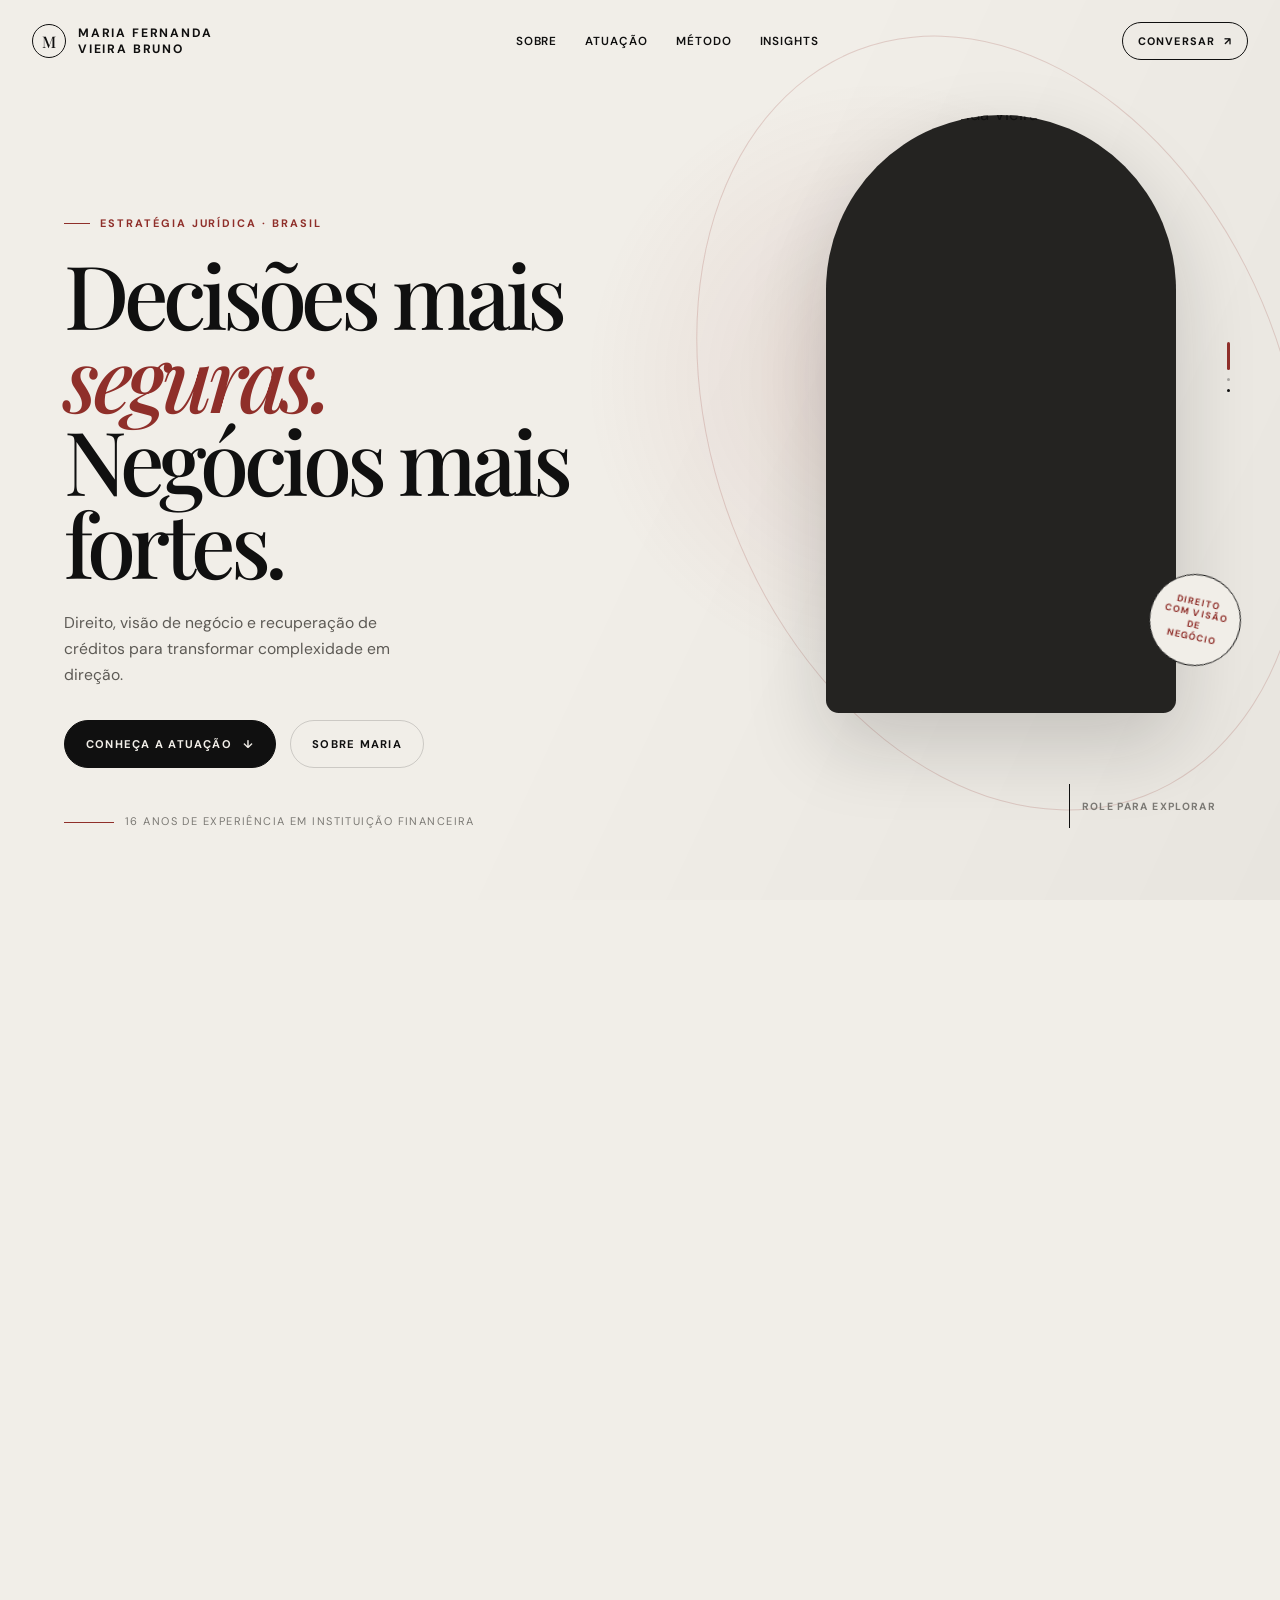
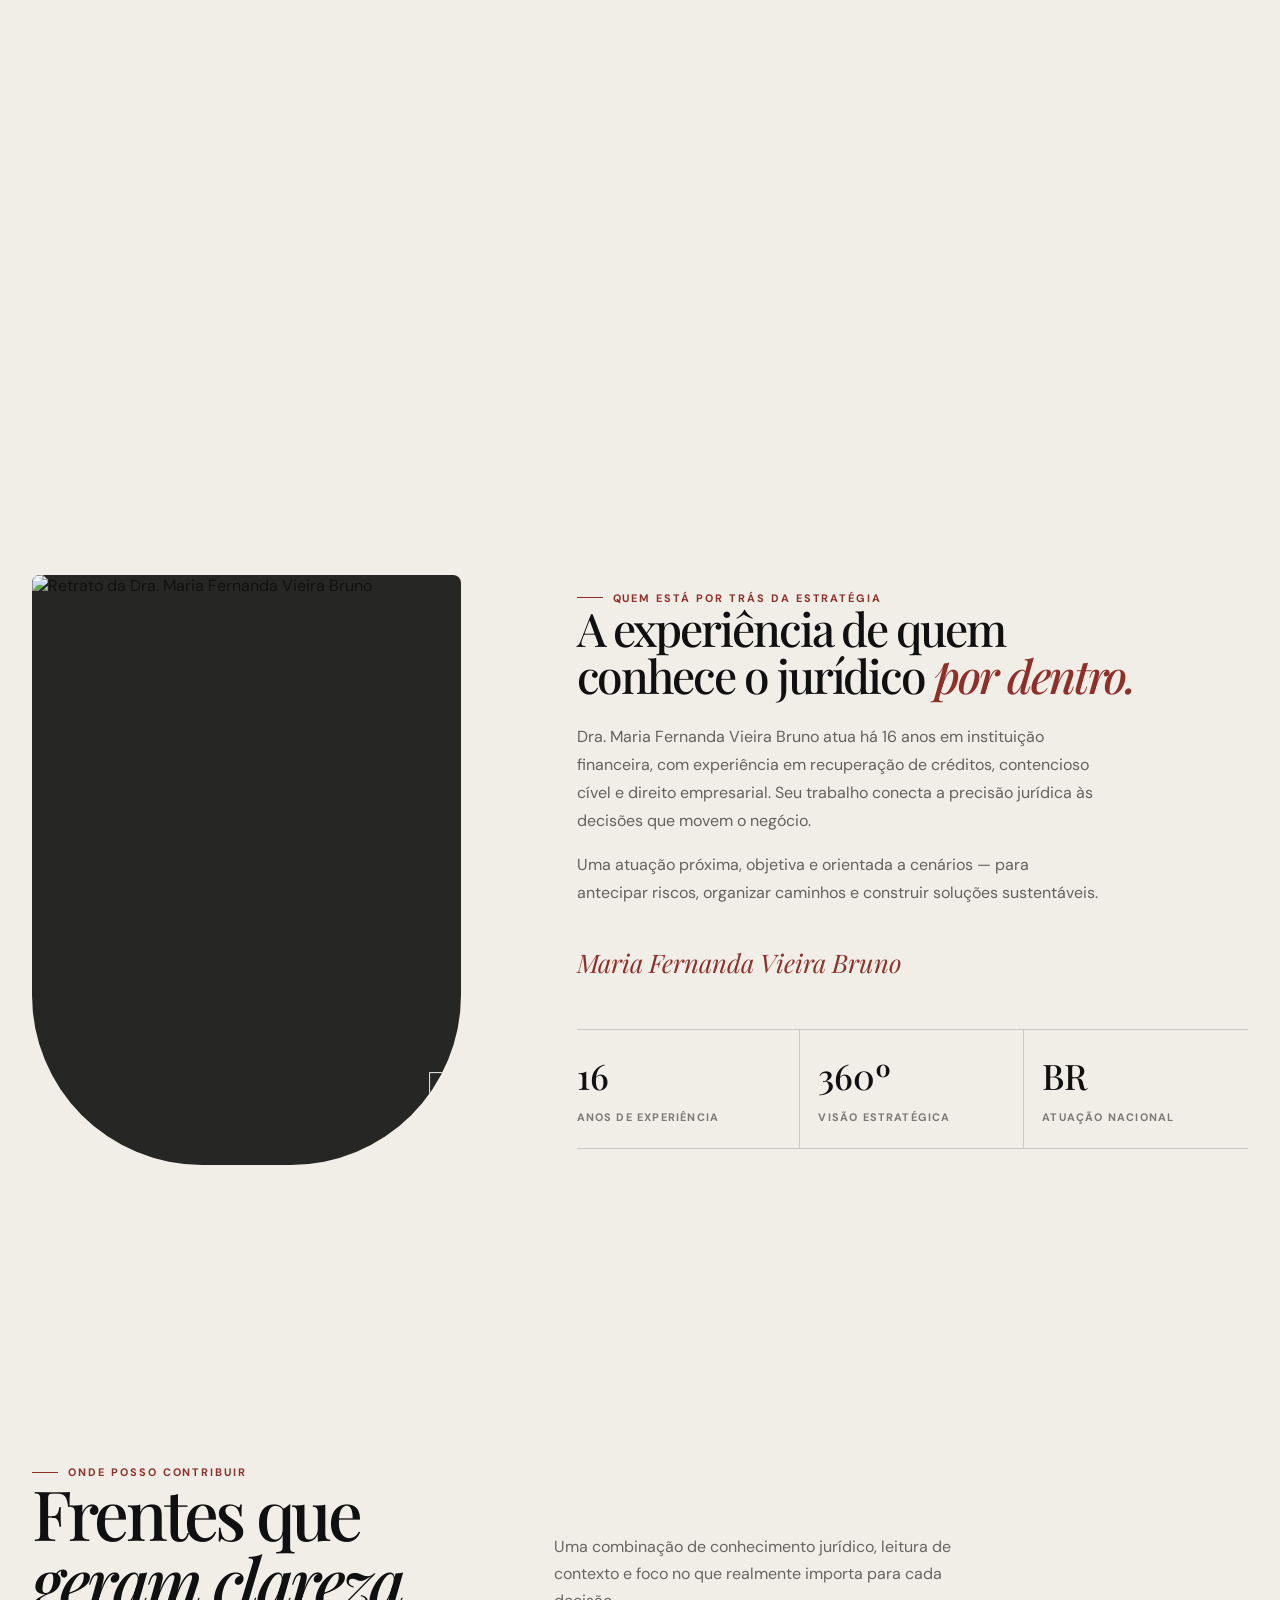
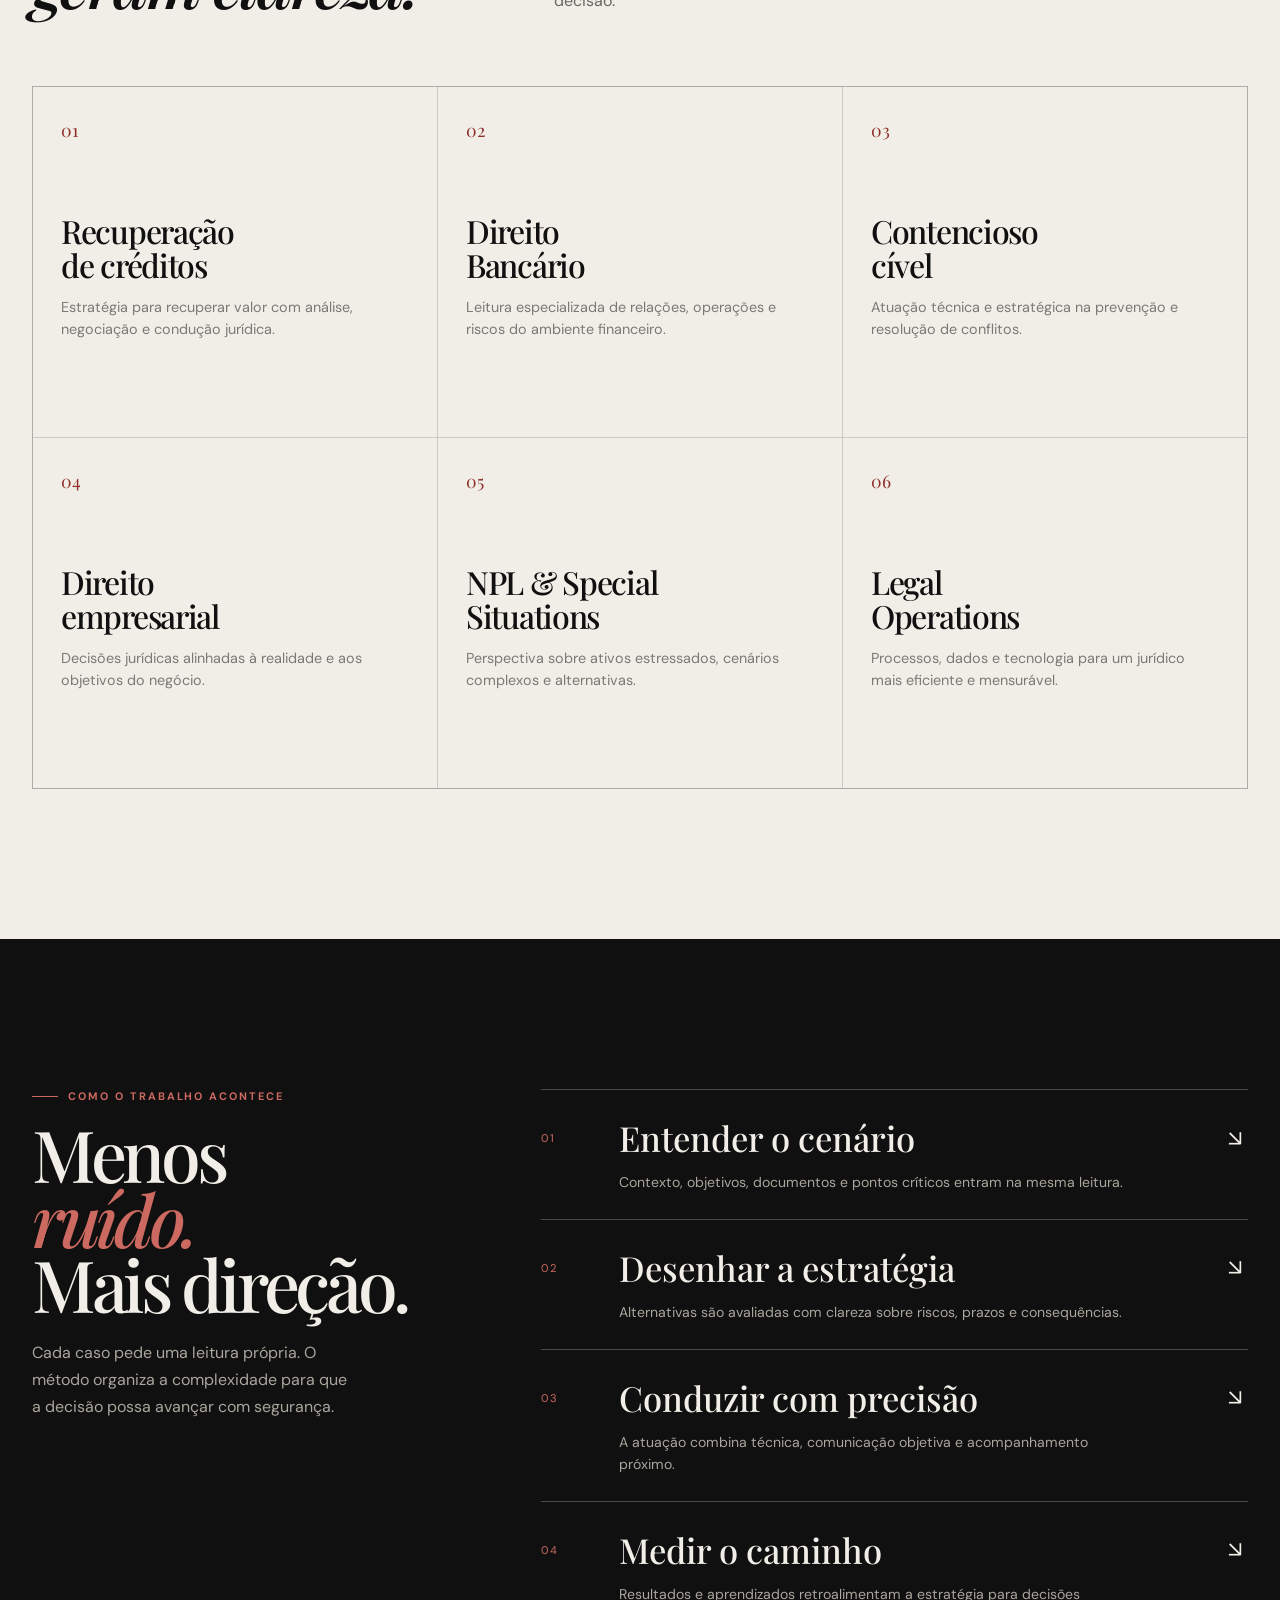
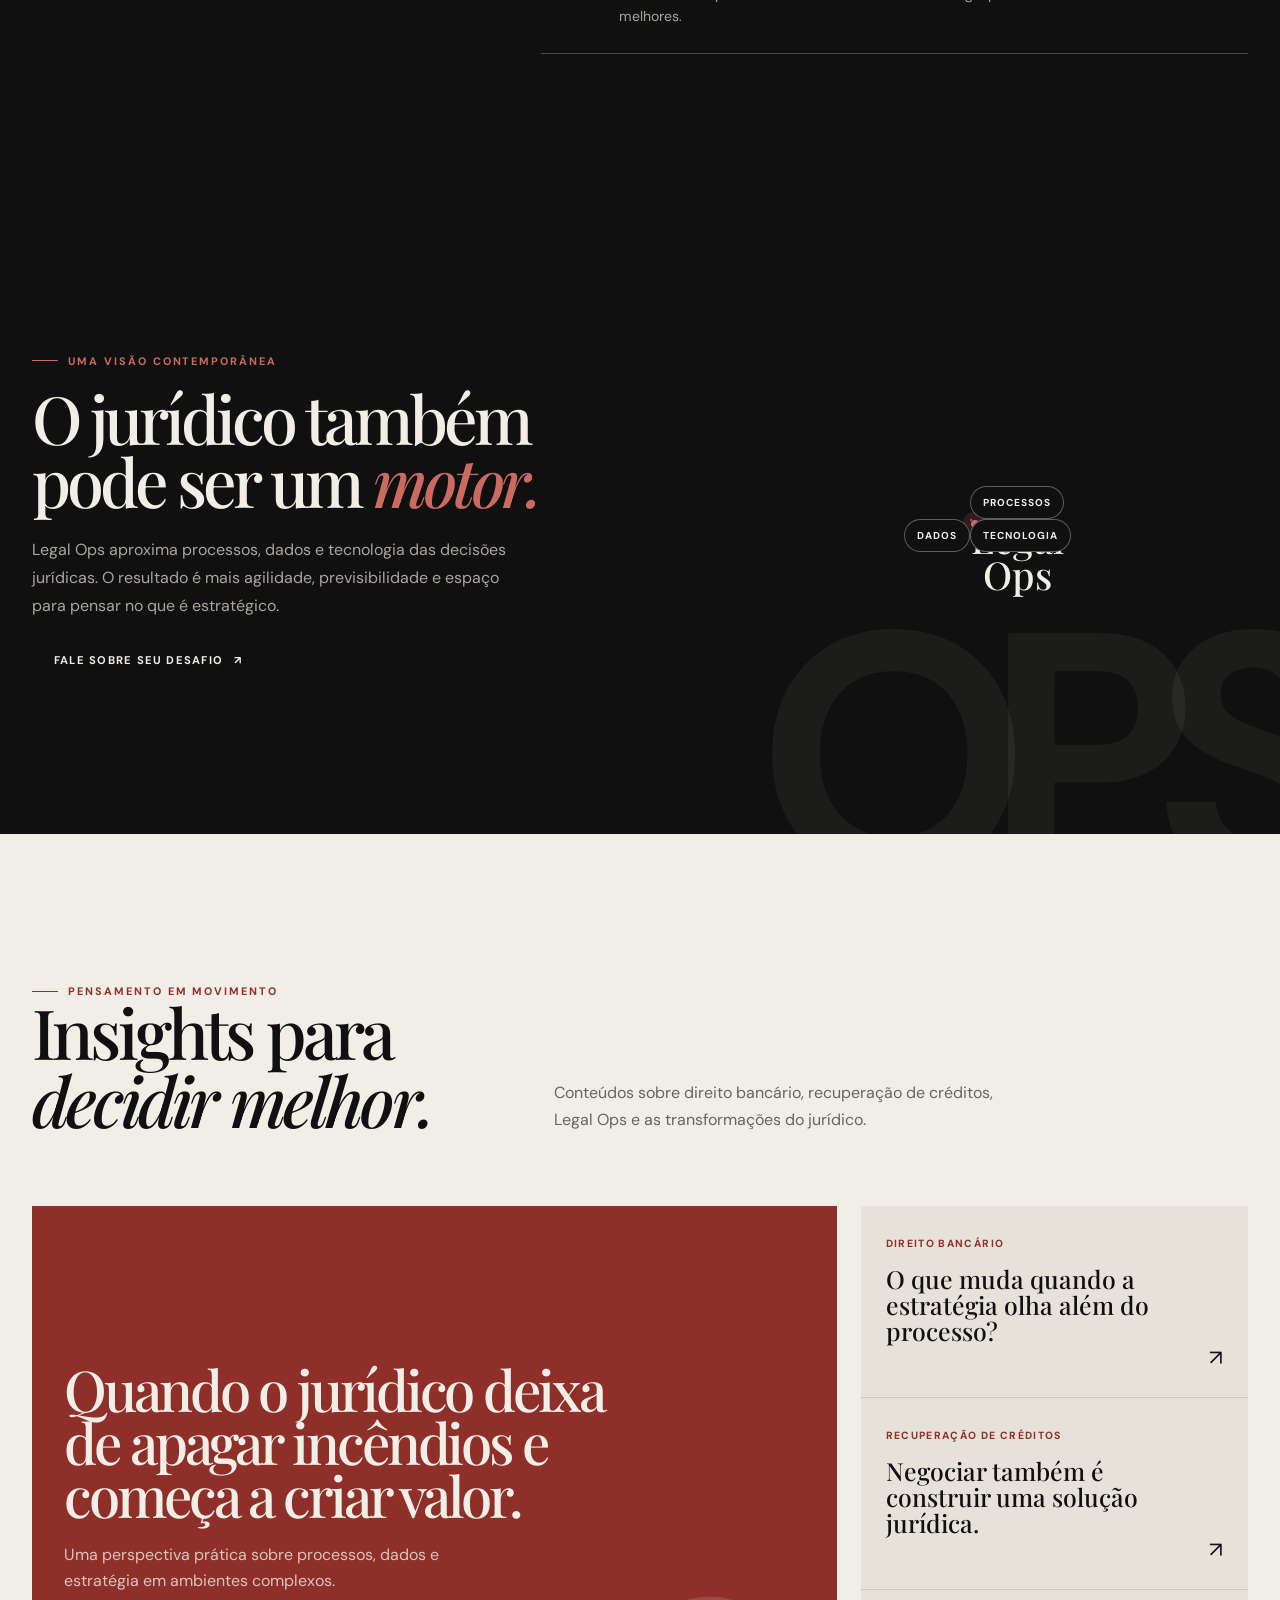
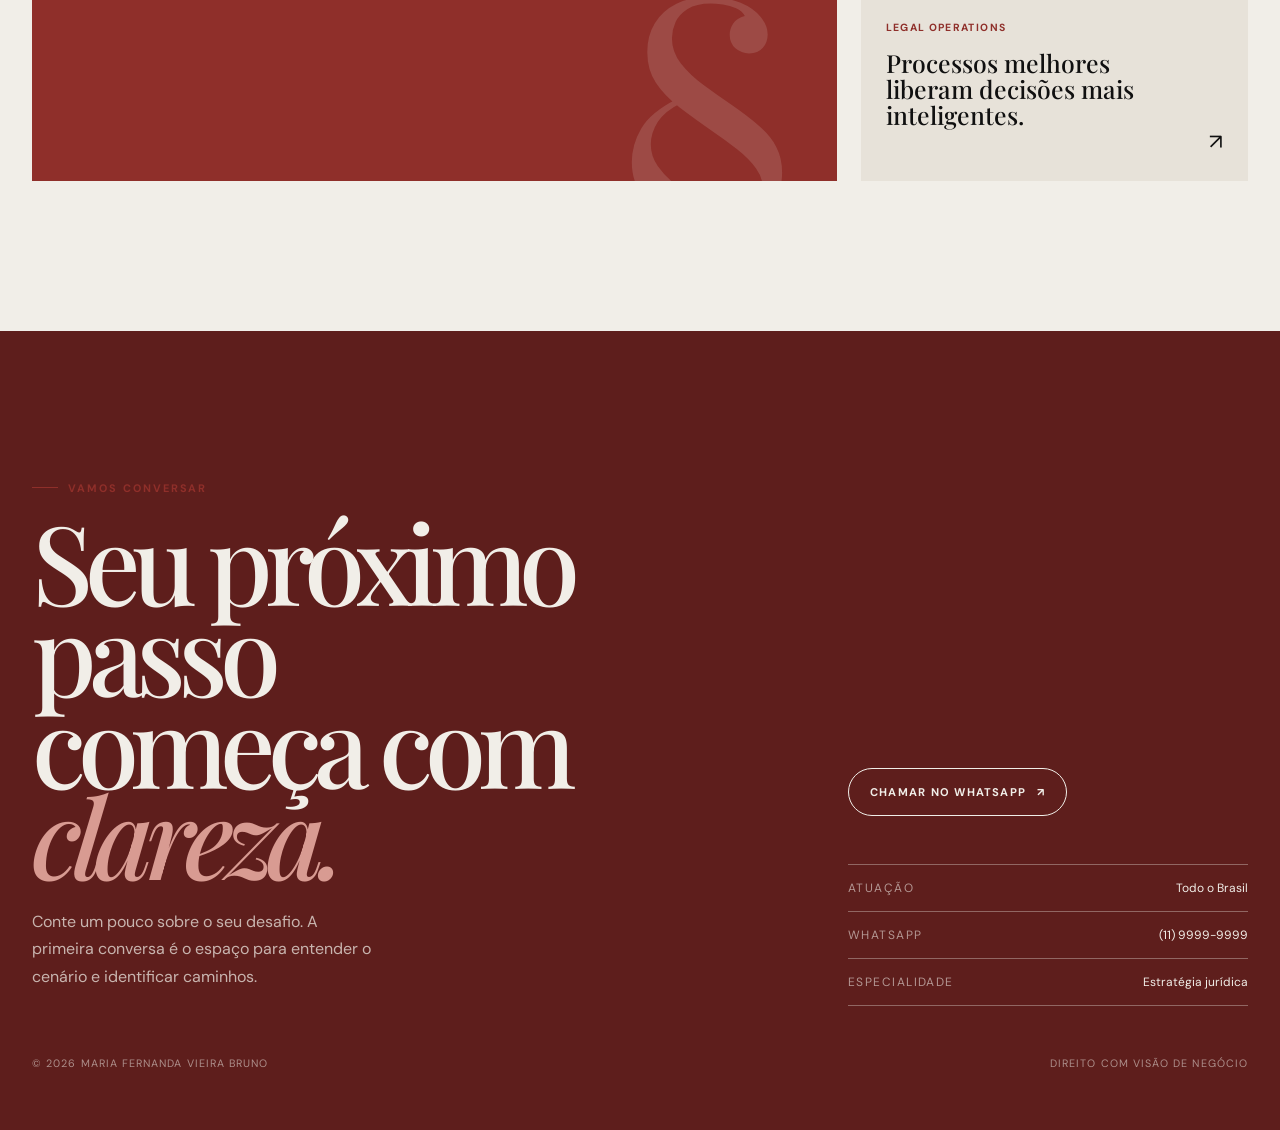
==== index.html @ d0d3ed04 "feat: criar experiencia imersiva da Dra. Maria Fernanda" ====
<!doctype html>
<html lang="pt-BR">
<head>
  <meta charset="UTF-8" />
  <meta name="viewport" content="width=device-width, initial-scale=1.0" />
  <meta name="description" content="Dra. Maria Fernanda Vieira Bruno — Legal Ops, Direito Bancário e Recuperação de Créditos." />
  <title>Maria Fernanda Vieira Bruno | Estratégia jurídica</title>
  <link rel="preconnect" href="https://fonts.googleapis.com" />
  <link rel="preconnect" href="https://fonts.gstatic.com" crossorigin />
  <link href="https://fonts.googleapis.com/css2?family=DM+Sans:wght@400;500;600;700&family=Playfair+Display:ital,wght@0,500;0,600;1,500;1,600&display=swap" rel="stylesheet" />
  <style>
    :root {
      --ink: #101010;
      --paper: #f1eee8;
      --paper-soft: #e7e2d9;
      --muted: #7b7974;
      --line: rgba(16,16,16,.16);
      --red: #8f2f2a;
      --red-deep: #5e1e1c;
      --serif: 'Playfair Display', Georgia, serif;
      --sans: 'DM Sans', Arial, sans-serif;
    }
    * { box-sizing: border-box; }
    html { scroll-behavior: smooth; }
    body { margin: 0; background: var(--paper); color: var(--ink); font-family: var(--sans); overflow-x: hidden; }
    body::selection { background: var(--red); color: var(--paper); }
    a { color: inherit; text-decoration: none; }
    button { color: inherit; font: inherit; }
    .shell { width: min(1320px, calc(100% - 64px)); margin-inline: auto; }
    .eyebrow { display: flex; align-items: center; gap: 10px; color: var(--red); font-size: .68rem; font-weight: 700; letter-spacing: .18em; text-transform: uppercase; }
    .eyebrow::before { content: ''; width: 26px; height: 1px; background: currentColor; }
    .site-header { position: fixed; inset: 0 0 auto; z-index: 20; padding: 22px 0; mix-blend-mode: multiply; }
    .header-inner { display: flex; align-items: center; justify-content: space-between; }
    .brand { display: flex; align-items: center; gap: 12px; font-size: .76rem; font-weight: 700; letter-spacing: .15em; text-transform: uppercase; }
    .brand-mark { display: grid; place-items: center; width: 34px; height: 34px; border: 1px solid var(--ink); border-radius: 50%; font-family: var(--serif); font-size: 1rem; font-weight: 500; letter-spacing: 0; }
    .nav { display: flex; gap: 28px; align-items: center; font-size: .73rem; font-weight: 600; letter-spacing: .08em; text-transform: uppercase; }
    .nav a { position: relative; padding-block: 7px; }
    .nav a::after { content: ''; position: absolute; right: 0; bottom: 0; left: 0; height: 1px; background: var(--red); transform: scaleX(0); transform-origin: right; transition: transform .35s ease; }
    .nav a:hover::after { transform: scaleX(1); transform-origin: left; }
    .header-cta { display: inline-flex; align-items: center; gap: 9px; padding: 11px 15px; border: 1px solid var(--ink); border-radius: 999px; font-size: .68rem; font-weight: 700; letter-spacing: .1em; text-transform: uppercase; transition: background .3s, color .3s; }
    .header-cta:hover { background: var(--ink); color: var(--paper); }
    .menu-toggle { display: none; border: 0; background: transparent; cursor: pointer; }

    .hero { min-height: 225vh; background: var(--paper); }
    .hero-sticky { position: sticky; top: 0; height: 100vh; min-height: 650px; overflow: hidden; }
    .hero-sticky::before { content: ''; position: absolute; inset: 0; background: radial-gradient(circle at 69% 42%, rgba(143,47,42,.11), transparent 29%), linear-gradient(115deg, transparent 50%, rgba(0,0,0,.035)); pointer-events: none; }
    .hero-stage { position: relative; height: 100%; max-width: 1500px; margin: auto; }
    .hero-copy { position: absolute; z-index: 3; top: 24%; left: max(32px, calc((100vw - 1320px)/2)); width: min(660px, 50vw); }
    .hero-copy h1 { max-width: 700px; margin: 22px 0 26px; font-family: var(--serif); font-size: clamp(3.6rem, 6.9vw, 7.7rem); font-weight: 500; line-height: .94; letter-spacing: -.06em; }
    .hero-copy h1 em { color: var(--red); font-weight: 500; }
    .hero-lede { max-width: 365px; margin: 0; color: #5d5a55; font-size: .98rem; line-height: 1.65; }
    .hero-actions { display: flex; gap: 14px; margin-top: 32px; }
    .button { display: inline-flex; align-items: center; justify-content: center; gap: 11px; min-height: 48px; padding: 0 21px; border: 1px solid var(--ink); border-radius: 999px; font-size: .7rem; font-weight: 700; letter-spacing: .11em; text-transform: uppercase; transition: transform .35s, background .35s, color .35s; }
    .button:hover { transform: translateY(-3px); }
    .button-dark { background: var(--ink); color: var(--paper); }
    .button-dark:hover { background: var(--red); }
    .button-quiet { border-color: var(--line); }
    .button-quiet:hover { border-color: var(--ink); }
    .hero-visual { position: absolute; z-index: 2; top: 11%; right: max(32px, calc((100vw - 1320px)/2)); width: min(430px, 34vw); height: 70vh; min-height: 480px; }
    .hero-visual::before { content: ''; position: absolute; inset: -12% -17% -15% -17%; border: 1px solid rgba(143,47,42,.18); border-radius: 50%; transform: rotate(-21deg); }
    .portrait { position: absolute; inset: 0; overflow: hidden; border-radius: 220px 220px 16px 16px; background: #242321; will-change: transform, opacity; box-shadow: 0 30px 80px rgba(16,16,16,.18); }
    .portrait img { display: block; width: 100%; height: 100%; object-fit: cover; object-position: center top; transform: scale(1.04); transition: transform .25s ease-out; }
    .portrait-a { z-index: 3; }
    .portrait-b { z-index: 2; opacity: 0; transform: translate3d(11%, 8%, 0) rotate(5deg) scale(.9); }
    .portrait-c { z-index: 1; opacity: 0; transform: translate3d(-12%, 12%, 0) rotate(-6deg) scale(.86); }
    .portrait-tag { position: absolute; z-index: 4; right: -25px; bottom: 10%; display: grid; place-items: center; width: 92px; height: 92px; padding: 12px; border: 1px solid var(--ink); border-radius: 50%; background: var(--paper); color: var(--red); font-size: .58rem; font-weight: 700; letter-spacing: .11em; line-height: 1.25; text-align: center; text-transform: uppercase; transform: rotate(12deg); }
    .hero-note { position: absolute; z-index: 3; bottom: 8%; left: max(32px, calc((100vw - 1320px)/2)); color: var(--muted); font-size: .69rem; letter-spacing: .13em; text-transform: uppercase; }
    .hero-note span { display: inline-block; width: 50px; height: 1px; margin-right: 11px; vertical-align: middle; background: var(--red); }
    .scroll-cue { position: absolute; z-index: 5; right: max(32px, calc((100vw - 1320px)/2)); bottom: 8%; display: flex; align-items: center; gap: 12px; color: var(--muted); font-size: .65rem; font-weight: 700; letter-spacing: .13em; text-transform: uppercase; }
    .scroll-cue i { display: block; width: 1px; height: 44px; background: var(--ink); animation: cue 1.8s ease-in-out infinite; transform-origin: top; }
    @keyframes cue { 0%,100% { transform: scaleY(.3); opacity: .3; } 50% { transform: scaleY(1); opacity: 1; } }
    .progress-rail { position: absolute; z-index: 6; right: 18px; top: 38%; display: grid; gap: 8px; }
    .progress-rail b { width: 3px; height: 3px; border-radius: 50%; background: var(--ink); opacity: .3; transition: all .3s; }
    .progress-rail b.is-active { height: 28px; border-radius: 4px; background: var(--red); opacity: 1; }

    .section { position: relative; padding: 150px 0; }
    .section-dark { background: var(--ink); color: var(--paper); }
    .section-dark .eyebrow { color: #cc6960; }
    .section-dark .muted { color: #a8a39b; }
    .section-head { display: grid; grid-template-columns: 1fr 1.5fr; gap: 60px; align-items: end; margin-bottom: 72px; }
    .section-title { margin: 0; font-family: var(--serif); font-size: clamp(2.8rem, 5.4vw, 6rem); font-weight: 500; line-height: .98; letter-spacing: -.055em; }
    .section-intro { max-width: 450px; margin: 0; color: #68645f; font-size: 1rem; line-height: 1.7; }
    .section-dark .section-intro { color: #aaa59d; }
    .about-grid { display: grid; grid-template-columns: .78fr 1.22fr; gap: 9vw; align-items: center; }
    .about-photo { position: relative; height: 590px; overflow: hidden; border-radius: 8px 8px 170px 170px; background: #262624; }
    .about-photo img { width: 100%; height: 100%; object-fit: cover; object-position: center top; filter: saturate(.85); transition: transform 1.2s cubic-bezier(.2,.7,.2,1); }
    .about-photo:hover img { transform: scale(1.06); }
    .about-photo::after { content: 'MFVB'; position: absolute; right: -26px; bottom: 35px; padding: 13px 18px; border: 1px solid var(--paper); color: var(--paper); font-size: .64rem; font-weight: 700; letter-spacing: .2em; transform: rotate(-90deg); }
    .about-copy h3 { max-width: 590px; margin: 0 0 25px; font-family: var(--serif); font-size: clamp(2.1rem, 3.6vw, 4.4rem); font-weight: 500; line-height: 1.02; letter-spacing: -.045em; }
    .about-copy h3 em { color: var(--red); }
    .about-copy p { max-width: 525px; color: #64615c; font-size: 1rem; line-height: 1.75; }
    .about-copy .signature { margin-top: 38px; color: var(--red); font-family: var(--serif); font-size: 1.6rem; font-style: italic; }
    .credentials { display: grid; grid-template-columns: repeat(3, 1fr); gap: 0; margin-top: 50px; border-top: 1px solid var(--line); border-bottom: 1px solid var(--line); }
    .credential { padding: 22px 16px 22px 0; border-right: 1px solid var(--line); }
    .credential + .credential { padding-left: 18px; }
    .credential:last-child { border: 0; }
    .credential strong { display: block; margin-bottom: 6px; font-family: var(--serif); font-size: 2.2rem; font-weight: 500; }
    .credential span { color: var(--muted); font-size: .68rem; font-weight: 700; letter-spacing: .11em; text-transform: uppercase; }
    .cards { display: grid; grid-template-columns: repeat(3, 1fr); gap: 1px; background: var(--line); border: 1px solid var(--line); }
    .practice-card { min-height: 350px; padding: 31px 28px; background: var(--paper); transition: background .45s, color .45s, transform .45s; }
    .practice-card:hover { position: relative; z-index: 1; background: var(--red); color: var(--paper); transform: translateY(-10px); }
    .practice-card .number { color: var(--red); font-family: var(--serif); font-size: 1.1rem; transition: color .45s; }
    .practice-card:hover .number { color: var(--paper); }
    .practice-card h3 { margin: 72px 0 14px; font-family: var(--serif); font-size: 2rem; font-weight: 500; line-height: 1.05; letter-spacing: -.04em; }
    .practice-card p { color: var(--muted); font-size: .9rem; line-height: 1.55; transition: color .45s; }
    .practice-card:hover p { color: rgba(241,238,232,.76); }
    .method-wrap { display: grid; grid-template-columns: .7fr 1.3fr; gap: 10vw; }
    .method-intro h2 { margin: 18px 0 24px; font-family: var(--serif); font-size: clamp(3rem, 5.6vw, 6.4rem); font-weight: 500; line-height: .9; letter-spacing: -.06em; }
    .method-intro h2 em { color: #cc6960; }
    .method-intro p { max-width: 320px; color: #aaa59d; line-height: 1.7; }
    .method-list { border-top: 1px solid rgba(241,238,232,.25); }
    .method-item { display: grid; grid-template-columns: 60px 1fr 20px; gap: 18px; align-items: center; padding: 25px 0; border-bottom: 1px solid rgba(241,238,232,.25); transition: padding .35s, color .35s; }
    .method-item:hover { padding-inline: 15px; color: #cc6960; }
    .method-item small { color: #cc6960; font-size: .7rem; letter-spacing: .16em; }
    .method-item h3 { margin: 0; font-family: var(--serif); font-size: clamp(1.5rem, 2.7vw, 3rem); font-weight: 500; }
    .method-item p { grid-column: 2 / 3; max-width: 510px; margin: -8px 0 0; color: #aaa59d; font-size: .88rem; line-height: 1.6; }
    .method-item b { font-size: 1.4rem; font-weight: 400; }
    .legalops { overflow: hidden; }
    .legalops::after { content: 'OPS'; position: absolute; right: -3vw; bottom: -45px; color: rgba(241,238,232,.05); font-size: clamp(11rem, 27vw, 32rem); font-weight: 700; line-height: .7; letter-spacing: -.1em; pointer-events: none; }
    .ops-grid { position: relative; z-index: 1; display: grid; grid-template-columns: 1fr 1fr; gap: 8vw; align-items: center; }
    .ops-copy h2 { margin: 18px 0 24px; font-family: var(--serif); font-size: clamp(3rem, 5.2vw, 6rem); font-weight: 500; line-height: .95; letter-spacing: -.06em; }
    .ops-copy h2 em { color: #cc6960; }
    .ops-copy p { max-width: 500px; color: #aaa59d; line-height: 1.75; }
    .ops-diagram { position: relative; aspect-ratio: 1; max-width: 490px; margin-inline: auto; }
    .ops-orbit { position: absolute; inset: 8%; border: 1px solid rgba(241,238,232,.25); border-radius: 50%; animation: orbit 18s linear infinite; }
    .ops-orbit::before { content: ''; position: absolute; top: 12%; left: 3%; width: 8px; height: 8px; border-radius: 50%; background: #cc6960; box-shadow: 0 0 0 8px rgba(204,105,96,.15); }
    @keyframes orbit { to { transform: rotate(360deg); } }
    .ops-core { position: absolute; inset: 25%; display: grid; place-items: center; border: 1px solid #cc6960; border-radius: 50%; background: radial-gradient(circle, rgba(143,47,42,.38), transparent 68%); text-align: center; }
    .ops-core strong { font-family: var(--serif); font-size: 2.4rem; font-weight: 500; line-height: .95; }
    .ops-node { position: absolute; padding: 9px 12px; border: 1px solid rgba(241,238,232,.35); border-radius: 999px; background: var(--ink); color: var(--paper); font-size: .63rem; font-weight: 700; letter-spacing: .1em; text-transform: uppercase; }
    .node-one { top: 2%; left: 36%; } .node-two { top: 46%; right: -4%; } .node-three { bottom: 4%; left: 23%; } .node-four { top: 46%; left: -9%; }
    .content-grid { display: grid; grid-template-columns: 1.35fr .65fr; gap: 24px; }
    .content-feature { position: relative; min-height: 490px; padding: 32px; overflow: hidden; background: var(--red); color: var(--paper); }
    .content-feature::after { content: '§'; position: absolute; right: 5%; bottom: -12%; color: rgba(241,238,232,.14); font-family: var(--serif); font-size: 22rem; line-height: .7; }
    .content-feature h3 { position: relative; z-index: 1; max-width: 560px; margin: 110px 0 20px; font-family: var(--serif); font-size: clamp(2.5rem, 4.4vw, 5.2rem); font-weight: 500; line-height: .95; letter-spacing: -.055em; }
    .content-feature p { position: relative; z-index: 1; max-width: 380px; color: rgba(241,238,232,.78); line-height: 1.6; }
    .content-stack { display: grid; gap: 1px; background: var(--line); }
    .content-card { display: flex; flex-direction: column; justify-content: space-between; min-height: 162px; padding: 25px; background: var(--paper-soft); transition: background .35s, color .35s; }
    .content-card:hover { background: var(--ink); color: var(--paper); }
    .content-card small { color: var(--red); font-size: .65rem; font-weight: 700; letter-spacing: .13em; text-transform: uppercase; }
    .content-card h4 { max-width: 310px; margin: 14px 0 0; font-family: var(--serif); font-size: 1.55rem; font-weight: 500; line-height: 1.05; }
    .content-card span { align-self: flex-end; font-size: 1.35rem; }
    .contact { min-height: 78vh; padding-bottom: 60px; background: var(--red-deep); color: var(--paper); }
    .contact-grid { display: grid; grid-template-columns: 1fr 1fr; gap: 8vw; align-items: end; min-height: 52vh; }
    .contact h2 { max-width: 760px; margin: 20px 0 28px; font-family: var(--serif); font-size: clamp(4rem, 8.6vw, 10rem); font-weight: 500; line-height: .83; letter-spacing: -.075em; }
    .contact h2 em { color: #d89b92; }
    .contact-copy p { max-width: 340px; color: rgba(241,238,232,.72); line-height: 1.7; }
    .contact-side { justify-self: end; width: min(100%, 400px); }
    .contact-side .button { border-color: var(--paper); color: var(--paper); }
    .contact-side .button:hover { background: var(--paper); color: var(--red-deep); }
    .contact-details { margin-top: 48px; border-top: 1px solid rgba(241,238,232,.35); }
    .contact-detail { display: flex; justify-content: space-between; gap: 20px; padding: 15px 0; border-bottom: 1px solid rgba(241,238,232,.35); font-size: .75rem; }
    .contact-detail span:first-child { color: rgba(241,238,232,.58); text-transform: uppercase; letter-spacing: .12em; }
    footer { display: flex; justify-content: space-between; gap: 20px; padding-top: 50px; color: rgba(241,238,232,.54); font-size: .67rem; letter-spacing: .1em; text-transform: uppercase; }
    .reveal { opacity: 0; transform: translateY(36px); transition: opacity .9s ease, transform .9s cubic-bezier(.2,.7,.2,1); }
    .reveal.is-visible { opacity: 1; transform: none; }
    .delay-1 { transition-delay: .1s; } .delay-2 { transition-delay: .2s; } .delay-3 { transition-delay: .3s; }
    @media (max-width: 850px) {
      .shell { width: min(100% - 38px, 620px); }
      .site-header { padding: 16px 0; mix-blend-mode: normal; }
      .nav { position: fixed; inset: 67px 19px auto; display: none; flex-direction: column; align-items: stretch; gap: 0; padding: 8px; border: 1px solid var(--line); background: var(--paper); box-shadow: 0 15px 40px rgba(0,0,0,.12); }
      .nav.is-open { display: flex; }
      .nav a { padding: 14px; border-bottom: 1px solid var(--line); }
      .nav a:last-child { border-bottom: 0; }
      .header-cta { display: none; }
      .menu-toggle { display: block; width: 36px; height: 36px; padding: 0; border: 1px solid var(--ink); border-radius: 50%; font-size: 1.2rem; line-height: 1; }
      .hero { min-height: 195vh; }
      .hero-sticky { min-height: 700px; }
      .hero-copy { top: 17%; left: 19px; width: calc(100% - 38px); }
      .hero-copy h1 { max-width: 500px; font-size: clamp(3.2rem, 15vw, 5.7rem); }
      .hero-lede { max-width: 290px; font-size: .9rem; }
      .hero-visual { top: 42%; right: 10%; width: 56vw; height: 43vh; min-height: 350px; }
      .portrait-tag { right: -22px; bottom: 5%; width: 78px; height: 78px; font-size: .5rem; }
      .hero-note { bottom: 8%; left: 19px; }
      .scroll-cue { display: none; }
      .section { padding: 95px 0; }
      .section-head, .about-grid, .method-wrap, .ops-grid, .contact-grid { grid-template-columns: 1fr; gap: 38px; }
      .section-head { margin-bottom: 45px; }
      .about-photo { height: 520px; max-width: 470px; }
      .credentials { margin-top: 35px; }
      .cards { grid-template-columns: 1fr; }
      .practice-card { min-height: 260px; }
      .practice-card h3 { margin-top: 48px; }
      .content-grid { grid-template-columns: 1fr; }
      .content-feature { min-height: 410px; }
      .contact { min-height: auto; }
      .contact-grid { min-height: auto; }
      .contact-side { justify-self: start; }
      .contact h2 { font-size: clamp(4rem, 17vw, 7rem); }
      footer { flex-direction: column; padding-top: 75px; }
    }
    @media (prefers-reduced-motion: reduce) { html { scroll-behavior: auto; } *, *::before, *::after { animation-duration: .01ms !important; transition-duration: .01ms !important; } .hero-sticky { position: relative; } .hero { min-height: 100vh; } }
  </style>
</head>
<body>
  <header class="site-header">
    <div class="shell header-inner">
      <a class="brand" href="#inicio" aria-label="Página inicial"><span class="brand-mark">M</span><span>Maria Fernanda<br />Vieira Bruno</span></a>
      <nav class="nav" id="main-nav" aria-label="Navegação principal">
        <a href="#sobre">Sobre</a><a href="#atuacao">Atuação</a><a href="#metodo">Método</a><a href="#conteudos">Insights</a>
      </nav>
      <a class="header-cta" href="https://wa.me/5511999999999" target="_blank" rel="noreferrer">Conversar <span>↗</span></a>
      <button class="menu-toggle" type="button" aria-label="Abrir menu" aria-expanded="false" aria-controls="main-nav">☰</button>
    </div>
  </header>

  <main>
    <section class="hero" id="inicio">
      <div class="hero-sticky">
        <div class="hero-stage shell">
          <div class="hero-copy">
            <div class="eyebrow">Estratégia jurídica · Brasil</div>
            <h1>Decisões mais <em>seguras.</em><br />Negócios mais fortes.</h1>
            <p class="hero-lede">Direito, visão de negócio e recuperação de créditos para transformar complexidade em direção.</p>
            <div class="hero-actions"><a class="button button-dark" href="#atuacao">Conheça a atuação <span>↓</span></a><a class="button button-quiet" href="#sobre">Sobre Maria</a></div>
          </div>
          <div class="hero-visual" aria-label="Retratos da Dra. Maria Fernanda">
            <figure class="portrait portrait-a"><img src="assets/maria-hero.svg" alt="Dra. Maria Fernanda Vieira Bruno em retrato profissional" /></figure>
            <figure class="portrait portrait-b"><img src="assets/maria-profile.svg" alt="Dra. Maria Fernanda Vieira Bruno em retrato corporativo" /></figure>
            <figure class="portrait portrait-c"><img src="assets/maria-office.svg" alt="Dra. Maria Fernanda Vieira Bruno em seu ambiente de trabalho" /></figure>
            <div class="portrait-tag">Direito<br />com visão<br />de negócio</div>
          </div>
          <div class="hero-note"><span></span>16 anos de experiência em instituição financeira</div>
          <div class="scroll-cue"><i></i>Role para explorar</div>
          <div class="progress-rail" aria-hidden="true"><b class="is-active"></b><b></b><b></b></div>
        </div>
      </div>
    </section>

    <section class="section" id="sobre">
      <div class="shell about-grid">
        <div class="about-photo reveal"><img src="assets/maria-profile.svg" alt="Retrato da Dra. Maria Fernanda Vieira Bruno" loading="lazy" /></div>
        <div class="about-copy">
          <div class="eyebrow reveal">Quem está por trás da estratégia</div>
          <h3 class="reveal delay-1">A experiência de quem conhece o jurídico <em>por dentro.</em></h3>
          <p class="reveal delay-2">Dra. Maria Fernanda Vieira Bruno atua há 16 anos em instituição financeira, com experiência em recuperação de créditos, contencioso cível e direito empresarial. Seu trabalho conecta a precisão jurídica às decisões que movem o negócio.</p>
          <p class="reveal delay-2">Uma atuação próxima, objetiva e orientada a cenários — para antecipar riscos, organizar caminhos e construir soluções sustentáveis.</p>
          <div class="signature reveal delay-3">Maria Fernanda Vieira Bruno</div>
          <div class="credentials reveal delay-3"><div class="credential"><strong>16</strong><span>Anos de experiência</span></div><div class="credential"><strong>360º</strong><span>Visão estratégica</span></div><div class="credential"><strong>BR</strong><span>Atuação nacional</span></div></div>
        </div>
      </div>
    </section>

    <section class="section" id="atuacao">
      <div class="shell">
        <div class="section-head"><div><div class="eyebrow reveal">Onde posso contribuir</div><h2 class="section-title reveal delay-1">Frentes que<br /><em>geram clareza.</em></h2></div><p class="section-intro reveal delay-2">Uma combinação de conhecimento jurídico, leitura de contexto e foco no que realmente importa para cada decisão.</p></div>
        <div class="cards">
          <article class="practice-card reveal"><span class="number">01</span><h3>Recuperação<br />de créditos</h3><p>Estratégia para recuperar valor com análise, negociação e condução jurídica.</p></article>
          <article class="practice-card reveal delay-1"><span class="number">02</span><h3>Direito<br />Bancário</h3><p>Leitura especializada de relações, operações e riscos do ambiente financeiro.</p></article>
          <article class="practice-card reveal delay-2"><span class="number">03</span><h3>Contencioso<br />cível</h3><p>Atuação técnica e estratégica na prevenção e resolução de conflitos.</p></article>
          <article class="practice-card reveal"><span class="number">04</span><h3>Direito<br />empresarial</h3><p>Decisões jurídicas alinhadas à realidade e aos objetivos do negócio.</p></article>
          <article class="practice-card reveal delay-1"><span class="number">05</span><h3>NPL &amp; Special<br />Situations</h3><p>Perspectiva sobre ativos estressados, cenários complexos e alternativas.</p></article>
          <article class="practice-card reveal delay-2"><span class="number">06</span><h3>Legal<br />Operations</h3><p>Processos, dados e tecnologia para um jurídico mais eficiente e mensurável.</p></article>
        </div>
      </div>
    </section>

    <section class="section section-dark" id="metodo">
      <div class="shell method-wrap"><div class="method-intro"><div class="eyebrow reveal">Como o trabalho acontece</div><h2 class="reveal delay-1">Menos<br /><em>ruído.</em><br />Mais direção.</h2><p class="reveal delay-2">Cada caso pede uma leitura própria. O método organiza a complexidade para que a decisão possa avançar com segurança.</p></div><div class="method-list"><article class="method-item reveal"><small>01</small><h3>Entender o cenário</h3><b>↘</b><p>Contexto, objetivos, documentos e pontos críticos entram na mesma leitura.</p></article><article class="method-item reveal delay-1"><small>02</small><h3>Desenhar a estratégia</h3><b>↘</b><p>Alternativas são avaliadas com clareza sobre riscos, prazos e consequências.</p></article><article class="method-item reveal delay-2"><small>03</small><h3>Conduzir com precisão</h3><b>↘</b><p>A atuação combina técnica, comunicação objetiva e acompanhamento próximo.</p></article><article class="method-item reveal delay-3"><small>04</small><h3>Medir o caminho</h3><b>↘</b><p>Resultados e aprendizados retroalimentam a estratégia para decisões melhores.</p></article></div></div>
    </section>

    <section class="section section-dark legalops" id="legalops">
      <div class="shell ops-grid"><div class="ops-copy"><div class="eyebrow reveal">Uma visão contemporânea</div><h2 class="reveal delay-1">O jurídico também pode ser um <em>motor.</em></h2><p class="reveal delay-2">Legal Ops aproxima processos, dados e tecnologia das decisões jurídicas. O resultado é mais agilidade, previsibilidade e espaço para pensar no que é estratégico.</p><a class="button button-quiet reveal delay-3" href="#contato">Fale sobre seu desafio <span>↗</span></a></div><div class="ops-diagram reveal delay-2" aria-label="Diagrama conectando estratégia, dados, processos e tecnologia"><div class="ops-orbit"></div><div class="ops-core"><strong>Legal<br />Ops</strong></div><div class="ops-node node-one">Estratégia</div><div class="ops-node node-two">Dados</div><div class="ops-node node-three">Processos</div><div class="ops-node node-four">Tecnologia</div></div></div>
    </section>

    <section class="section" id="conteudos">
      <div class="shell"><div class="section-head"><div><div class="eyebrow reveal">Pensamento em movimento</div><h2 class="section-title reveal delay-1">Insights para<br /><em>decidir melhor.</em></h2></div><p class="section-intro reveal delay-2">Conteúdos sobre direito bancário, recuperação de créditos, Legal Ops e as transformações do jurídico.</p></div><div class="content-grid"><article class="content-feature reveal"><div class="eyebrow">Em destaque</div><h3>Quando o jurídico deixa de apagar incêndios e começa a criar valor.</h3><p>Uma perspectiva prática sobre processos, dados e estratégia em ambientes complexos.</p></article><div class="content-stack"><a class="content-card reveal delay-1" href="#contato"><div><small>Direito Bancário</small><h4>O que muda quando a estratégia olha além do processo?</h4></div><span>↗</span></a><a class="content-card reveal delay-2" href="#contato"><div><small>Recuperação de créditos</small><h4>Negociar também é construir uma solução jurídica.</h4></div><span>↗</span></a><a class="content-card reveal delay-3" href="#contato"><div><small>Legal Operations</small><h4>Processos melhores liberam decisões mais inteligentes.</h4></div><span>↗</span></a></div></div></div>
    </section>

    <section class="section contact" id="contato"><div class="shell"><div class="contact-grid"><div class="contact-copy"><div class="eyebrow reveal">Vamos conversar</div><h2 class="reveal delay-1">Seu próximo passo começa com <em>clareza.</em></h2><p class="reveal delay-2">Conte um pouco sobre o seu desafio. A primeira conversa é o espaço para entender o cenário e identificar caminhos.</p></div><div class="contact-side reveal delay-2"><a class="button" href="https://wa.me/5511999999999" target="_blank" rel="noreferrer">Chamar no WhatsApp <span>↗</span></a><div class="contact-details"><div class="contact-detail"><span>Atuação</span><span>Todo o Brasil</span></div><div class="contact-detail"><span>WhatsApp</span><span>(11) 9999-9999</span></div><div class="contact-detail"><span>Especialidade</span><span>Estratégia jurídica</span></div></div></div></div><footer><span>© 2026 Maria Fernanda Vieira Bruno</span><span>Direito com visão de negócio</span></footer></div></section>
  </main>
  <script>
    (() => {
      const hero = document.querySelector('.hero');
      const visual = document.querySelector('.hero-visual');
      const portraits = [...document.querySelectorAll('.portrait')];
      const rail = [...document.querySelectorAll('.progress-rail b')];
      let ticking = false;
      const clamp = (value, min, max) => Math.min(Math.max(value, min), max);
      const updateHero = () => {
        const range = Math.max(1, hero.offsetHeight - window.innerHeight);
        const progress = clamp((window.scrollY - hero.offsetTop) / range, 0, 1);
        const step = progress * 2;
        portraits.forEach((portrait, index) => {
          const distance = step - index;
          const active = clamp(1 - Math.abs(distance), 0, 1);
          const intro = clamp(distance, 0, 1);
          const exit = clamp(-distance, 0, 1);
          const rotations = [0, 5, -6];
          portrait.style.opacity = index === 0 && progress === 0 ? '1' : String(active);
          portrait.style.transform = `translate3d(${(intro * 8 - exit * 15).toFixed(2)}%, ${(intro * 2 + exit * 10).toFixed(2)}%, 0) rotate(${(rotations[index] * (intro + exit)).toFixed(2)}deg) scale(${(0.88 + active * .12).toFixed(3)})`;
        });
        visual.style.transform = `translate3d(0, ${(-progress * 8).toFixed(2)}%, 0)`;
        rail.forEach((dot, index) => dot.classList.toggle('is-active', Math.round(step) === index));
        ticking = false;
      };
      const onScroll = () => { if (!ticking) { window.requestAnimationFrame(updateHero); ticking = true; } };
      window.addEventListener('scroll', onScroll, { passive: true });
      window.addEventListener('resize', updateHero);
      updateHero();

      const observer = new IntersectionObserver(entries => entries.forEach(entry => { if (entry.isIntersecting) { entry.target.classList.add('is-visible'); observer.unobserve(entry.target); } }), { threshold: .14 });
      document.querySelectorAll('.reveal').forEach(element => observer.observe(element));
      const toggle = document.querySelector('.menu-toggle');
      const nav = document.querySelector('.nav');
      toggle.addEventListener('click', () => { const open = nav.classList.toggle('is-open'); toggle.setAttribute('aria-expanded', String(open)); toggle.textContent = open ? '×' : '☰'; });
      nav.querySelectorAll('a').forEach(link => link.addEventListener('click', () => { nav.classList.remove('is-open'); toggle.setAttribute('aria-expanded', 'false'); toggle.textContent = '☰'; }));
      document.addEventListener('pointermove', event => { const x = (event.clientX / window.innerWidth - .5) * 2; const y = (event.clientY / window.innerHeight - .5) * 2; document.documentElement.style.setProperty('--pointer-x', x.toFixed(3)); document.documentElement.style.setProperty('--pointer-y', y.toFixed(3)); });
      document.querySelectorAll('.portrait img').forEach(image => image.addEventListener('load', () => { image.style.transform = 'scale(1.04) translate3d(calc(var(--pointer-x, 0) * 5px), calc(var(--pointer-y, 0) * 5px), 0)'; }));
    })();
  </script>
</body>
</html>
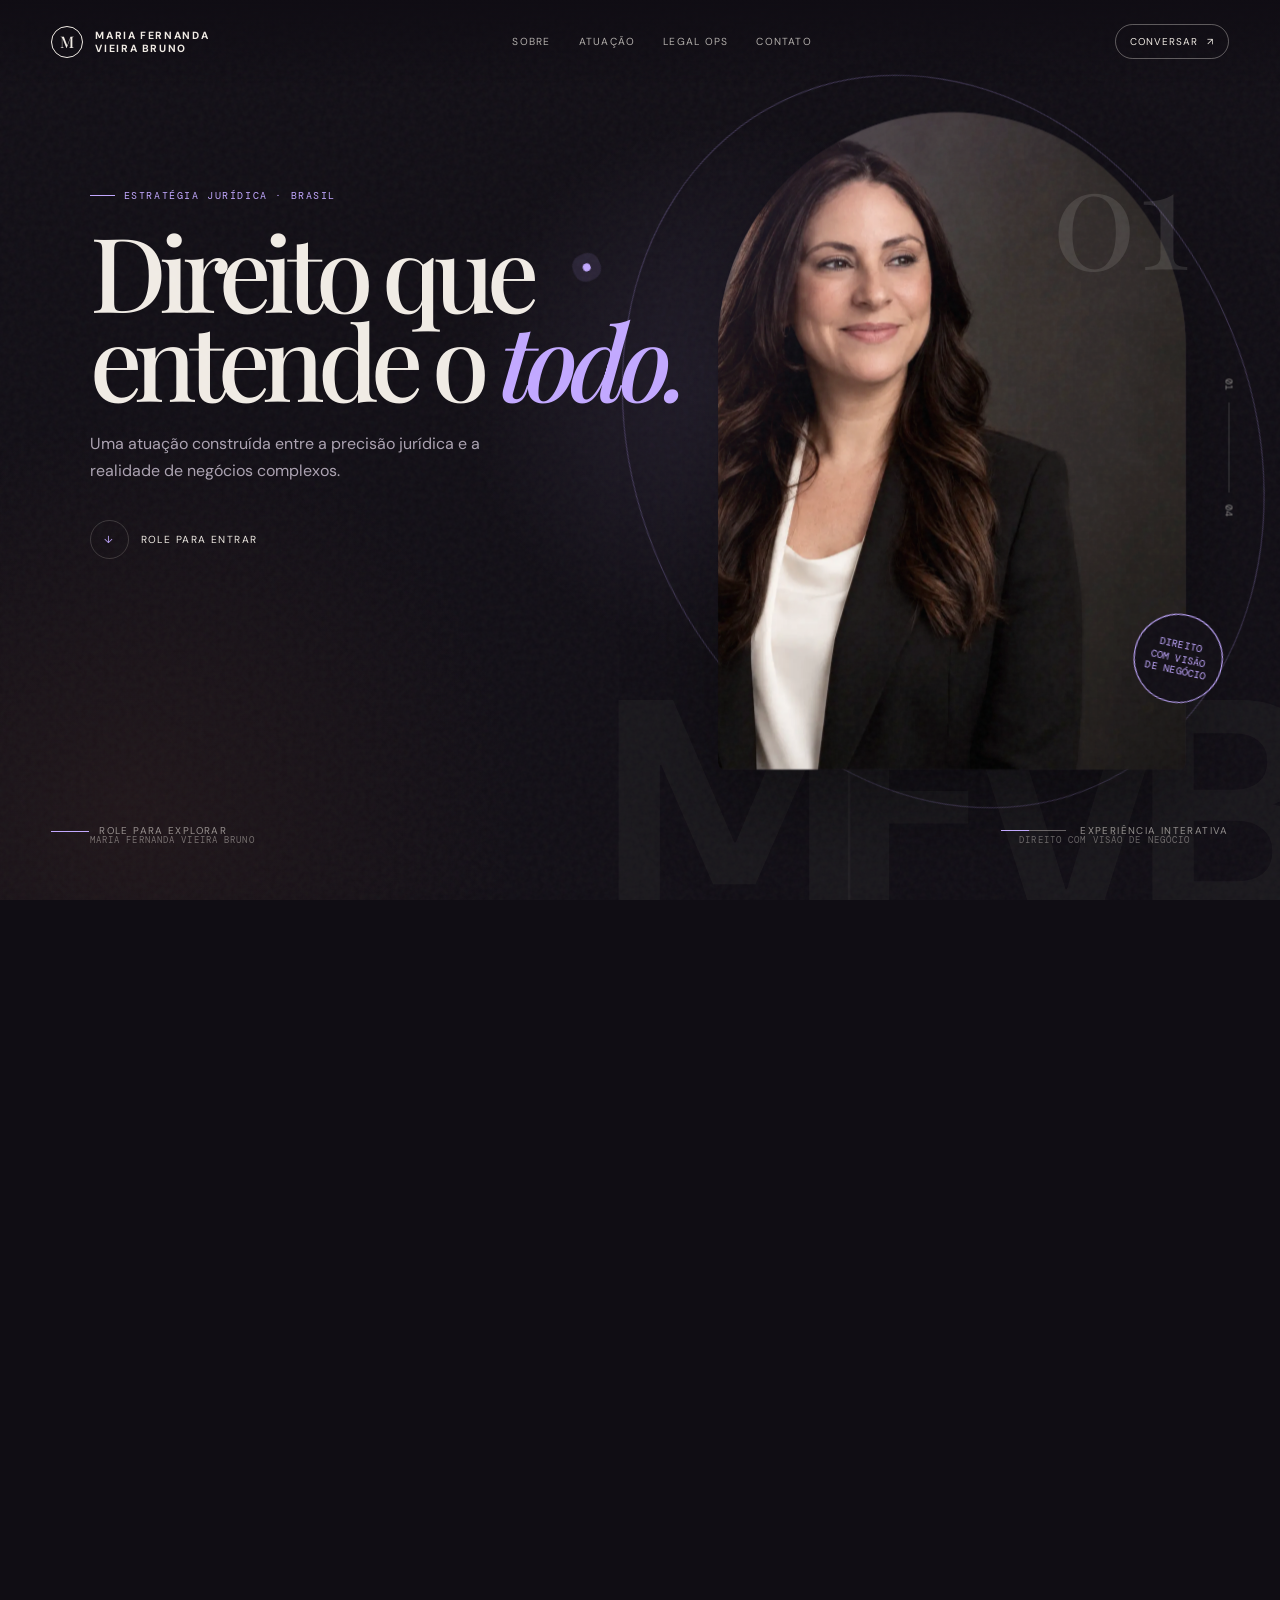
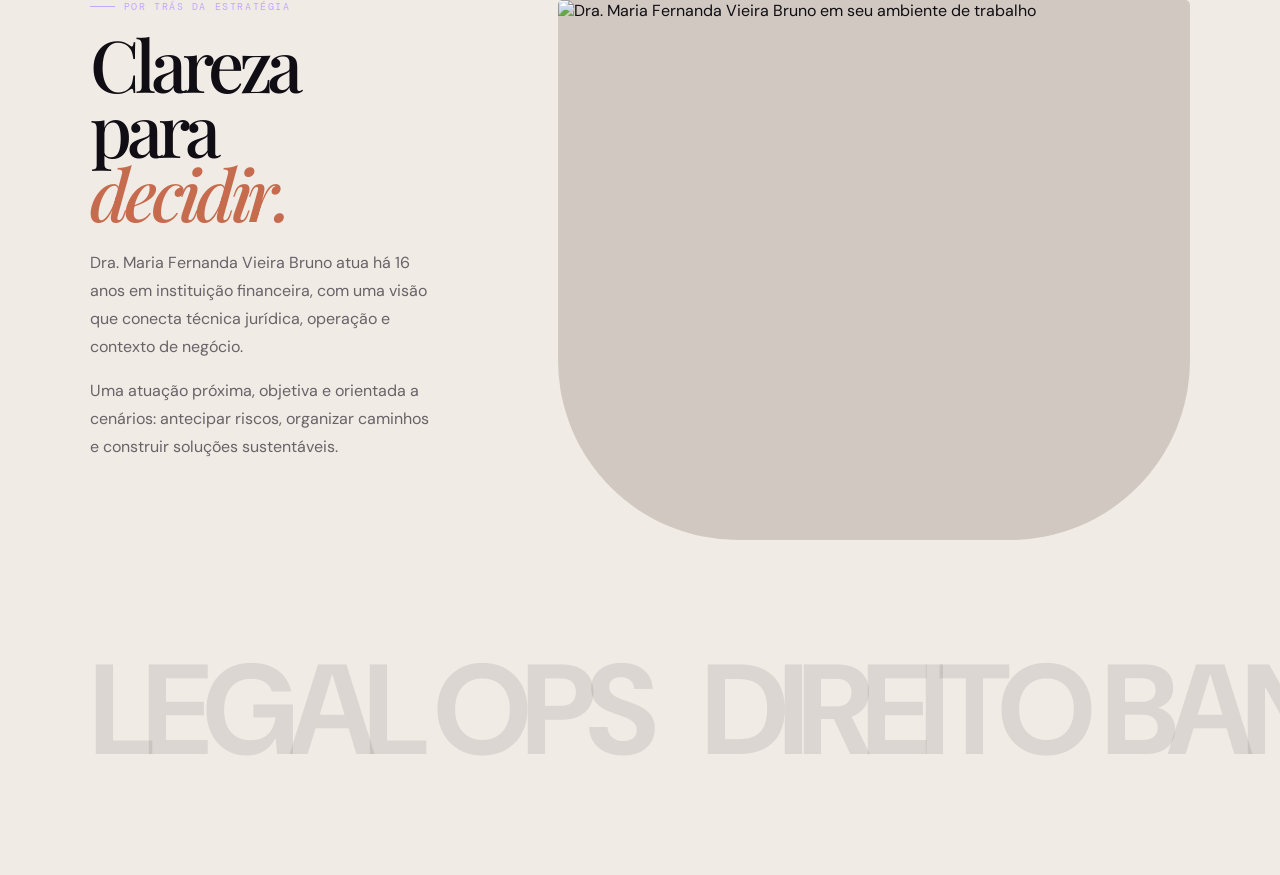
==== commit 0fcb8c34: "feat: implementar experiencia cinematografica da v3" ====
--- a/index.html
+++ b/index.html
@@ -3,310 +3,300 @@
 <head>
   <meta charset="UTF-8" />
   <meta name="viewport" content="width=device-width, initial-scale=1.0" />
-  <meta name="description" content="Dra. Maria Fernanda Vieira Bruno — Legal Ops, Direito Bancário e Recuperação de Créditos." />
-  <title>Maria Fernanda Vieira Bruno | Estratégia jurídica</title>
+  <meta name="description" content="Dra. Maria Fernanda Vieira Bruno — estratégia jurídica, Legal Ops, Direito Bancário e Recuperação de Créditos." />
+  <title>Maria Fernanda Vieira Bruno — Estratégia jurídica</title>
+  <link rel="icon" type="image/svg+xml" href="data:image/svg+xml,%3Csvg xmlns='http://www.w3.org/2000/svg' viewBox='0 0 64 64'%3E%3Crect width='64' height='64' rx='16' fill='%23100d14'/%3E%3Cpath d='M17 47V17h7l8 12 8-12h7v30h-7V29l-8 12-8-12v18z' fill='%23c1a7ff'/%3E%3C/svg%3E" />
   <link rel="preconnect" href="https://fonts.googleapis.com" />
   <link rel="preconnect" href="https://fonts.gstatic.com" crossorigin />
-  <link href="https://fonts.googleapis.com/css2?family=DM+Sans:wght@400;500;600;700&family=Playfair+Display:ital,wght@0,500;0,600;1,500;1,600&display=swap" rel="stylesheet" />
+  <link href="https://fonts.googleapis.com/css2?family=DM+Mono:wght@400;500&family=DM+Sans:wght@400;500;600;700&family=Playfair+Display:ital,wght@0,500;0,600;1,500;1,600&display=swap" rel="stylesheet" />
   <style>
     :root {
-      --ink: #101010;
-      --paper: #f1eee8;
-      --paper-soft: #e7e2d9;
-      --muted: #7b7974;
-      --line: rgba(16,16,16,.16);
-      --red: #8f2f2a;
-      --red-deep: #5e1e1c;
+      --bg: #100d14;
+      --bg-2: #17121d;
+      --paper: #f0ebe4;
+      --muted: #aaa1b0;
+      --faint: rgba(240,235,228,.18);
+      --violet: #c1a7ff;
+      --rust: #c66b4d;
       --serif: 'Playfair Display', Georgia, serif;
       --sans: 'DM Sans', Arial, sans-serif;
+      --mono: 'DM Mono', monospace;
     }
     * { box-sizing: border-box; }
-    html { scroll-behavior: smooth; }
-    body { margin: 0; background: var(--paper); color: var(--ink); font-family: var(--sans); overflow-x: hidden; }
-    body::selection { background: var(--red); color: var(--paper); }
+    html { scroll-behavior: smooth; background: var(--bg); }
+    body { margin: 0; overflow-x: hidden; background: var(--bg); color: var(--paper); font-family: var(--sans); }
+    ::selection { background: var(--violet); color: var(--bg); }
     a { color: inherit; text-decoration: none; }
     button { color: inherit; font: inherit; }
-    .shell { width: min(1320px, calc(100% - 64px)); margin-inline: auto; }
-    .eyebrow { display: flex; align-items: center; gap: 10px; color: var(--red); font-size: .68rem; font-weight: 700; letter-spacing: .18em; text-transform: uppercase; }
-    .eyebrow::before { content: ''; width: 26px; height: 1px; background: currentColor; }
-    .site-header { position: fixed; inset: 0 0 auto; z-index: 20; padding: 22px 0; mix-blend-mode: multiply; }
-    .header-inner { display: flex; align-items: center; justify-content: space-between; }
-    .brand { display: flex; align-items: center; gap: 12px; font-size: .76rem; font-weight: 700; letter-spacing: .15em; text-transform: uppercase; }
-    .brand-mark { display: grid; place-items: center; width: 34px; height: 34px; border: 1px solid var(--ink); border-radius: 50%; font-family: var(--serif); font-size: 1rem; font-weight: 500; letter-spacing: 0; }
-    .nav { display: flex; gap: 28px; align-items: center; font-size: .73rem; font-weight: 600; letter-spacing: .08em; text-transform: uppercase; }
-    .nav a { position: relative; padding-block: 7px; }
-    .nav a::after { content: ''; position: absolute; right: 0; bottom: 0; left: 0; height: 1px; background: var(--red); transform: scaleX(0); transform-origin: right; transition: transform .35s ease; }
-    .nav a:hover::after { transform: scaleX(1); transform-origin: left; }
-    .header-cta { display: inline-flex; align-items: center; gap: 9px; padding: 11px 15px; border: 1px solid var(--ink); border-radius: 999px; font-size: .68rem; font-weight: 700; letter-spacing: .1em; text-transform: uppercase; transition: background .3s, color .3s; }
-    .header-cta:hover { background: var(--ink); color: var(--paper); }
-    .menu-toggle { display: none; border: 0; background: transparent; cursor: pointer; }
-
-    .hero { min-height: 225vh; background: var(--paper); }
-    .hero-sticky { position: sticky; top: 0; height: 100vh; min-height: 650px; overflow: hidden; }
-    .hero-sticky::before { content: ''; position: absolute; inset: 0; background: radial-gradient(circle at 69% 42%, rgba(143,47,42,.11), transparent 29%), linear-gradient(115deg, transparent 50%, rgba(0,0,0,.035)); pointer-events: none; }
-    .hero-stage { position: relative; height: 100%; max-width: 1500px; margin: auto; }
-    .hero-copy { position: absolute; z-index: 3; top: 24%; left: max(32px, calc((100vw - 1320px)/2)); width: min(660px, 50vw); }
-    .hero-copy h1 { max-width: 700px; margin: 22px 0 26px; font-family: var(--serif); font-size: clamp(3.6rem, 6.9vw, 7.7rem); font-weight: 500; line-height: .94; letter-spacing: -.06em; }
-    .hero-copy h1 em { color: var(--red); font-weight: 500; }
-    .hero-lede { max-width: 365px; margin: 0; color: #5d5a55; font-size: .98rem; line-height: 1.65; }
-    .hero-actions { display: flex; gap: 14px; margin-top: 32px; }
-    .button { display: inline-flex; align-items: center; justify-content: center; gap: 11px; min-height: 48px; padding: 0 21px; border: 1px solid var(--ink); border-radius: 999px; font-size: .7rem; font-weight: 700; letter-spacing: .11em; text-transform: uppercase; transition: transform .35s, background .35s, color .35s; }
-    .button:hover { transform: translateY(-3px); }
-    .button-dark { background: var(--ink); color: var(--paper); }
-    .button-dark:hover { background: var(--red); }
-    .button-quiet { border-color: var(--line); }
-    .button-quiet:hover { border-color: var(--ink); }
-    .hero-visual { position: absolute; z-index: 2; top: 11%; right: max(32px, calc((100vw - 1320px)/2)); width: min(430px, 34vw); height: 70vh; min-height: 480px; }
-    .hero-visual::before { content: ''; position: absolute; inset: -12% -17% -15% -17%; border: 1px solid rgba(143,47,42,.18); border-radius: 50%; transform: rotate(-21deg); }
-    .portrait { position: absolute; inset: 0; overflow: hidden; border-radius: 220px 220px 16px 16px; background: #242321; will-change: transform, opacity; box-shadow: 0 30px 80px rgba(16,16,16,.18); }
-    .portrait img { display: block; width: 100%; height: 100%; object-fit: cover; object-position: center top; transform: scale(1.04); transition: transform .25s ease-out; }
-    .portrait-a { z-index: 3; }
-    .portrait-b { z-index: 2; opacity: 0; transform: translate3d(11%, 8%, 0) rotate(5deg) scale(.9); }
-    .portrait-c { z-index: 1; opacity: 0; transform: translate3d(-12%, 12%, 0) rotate(-6deg) scale(.86); }
-    .portrait-tag { position: absolute; z-index: 4; right: -25px; bottom: 10%; display: grid; place-items: center; width: 92px; height: 92px; padding: 12px; border: 1px solid var(--ink); border-radius: 50%; background: var(--paper); color: var(--red); font-size: .58rem; font-weight: 700; letter-spacing: .11em; line-height: 1.25; text-align: center; text-transform: uppercase; transform: rotate(12deg); }
-    .hero-note { position: absolute; z-index: 3; bottom: 8%; left: max(32px, calc((100vw - 1320px)/2)); color: var(--muted); font-size: .69rem; letter-spacing: .13em; text-transform: uppercase; }
-    .hero-note span { display: inline-block; width: 50px; height: 1px; margin-right: 11px; vertical-align: middle; background: var(--red); }
-    .scroll-cue { position: absolute; z-index: 5; right: max(32px, calc((100vw - 1320px)/2)); bottom: 8%; display: flex; align-items: center; gap: 12px; color: var(--muted); font-size: .65rem; font-weight: 700; letter-spacing: .13em; text-transform: uppercase; }
-    .scroll-cue i { display: block; width: 1px; height: 44px; background: var(--ink); animation: cue 1.8s ease-in-out infinite; transform-origin: top; }
-    @keyframes cue { 0%,100% { transform: scaleY(.3); opacity: .3; } 50% { transform: scaleY(1); opacity: 1; } }
-    .progress-rail { position: absolute; z-index: 6; right: 18px; top: 38%; display: grid; gap: 8px; }
-    .progress-rail b { width: 3px; height: 3px; border-radius: 50%; background: var(--ink); opacity: .3; transition: all .3s; }
-    .progress-rail b.is-active { height: 28px; border-radius: 4px; background: var(--red); opacity: 1; }
-
-    .section { position: relative; padding: 150px 0; }
-    .section-dark { background: var(--ink); color: var(--paper); }
-    .section-dark .eyebrow { color: #cc6960; }
-    .section-dark .muted { color: #a8a39b; }
-    .section-head { display: grid; grid-template-columns: 1fr 1.5fr; gap: 60px; align-items: end; margin-bottom: 72px; }
-    .section-title { margin: 0; font-family: var(--serif); font-size: clamp(2.8rem, 5.4vw, 6rem); font-weight: 500; line-height: .98; letter-spacing: -.055em; }
-    .section-intro { max-width: 450px; margin: 0; color: #68645f; font-size: 1rem; line-height: 1.7; }
-    .section-dark .section-intro { color: #aaa59d; }
-    .about-grid { display: grid; grid-template-columns: .78fr 1.22fr; gap: 9vw; align-items: center; }
-    .about-photo { position: relative; height: 590px; overflow: hidden; border-radius: 8px 8px 170px 170px; background: #262624; }
-    .about-photo img { width: 100%; height: 100%; object-fit: cover; object-position: center top; filter: saturate(.85); transition: transform 1.2s cubic-bezier(.2,.7,.2,1); }
-    .about-photo:hover img { transform: scale(1.06); }
-    .about-photo::after { content: 'MFVB'; position: absolute; right: -26px; bottom: 35px; padding: 13px 18px; border: 1px solid var(--paper); color: var(--paper); font-size: .64rem; font-weight: 700; letter-spacing: .2em; transform: rotate(-90deg); }
-    .about-copy h3 { max-width: 590px; margin: 0 0 25px; font-family: var(--serif); font-size: clamp(2.1rem, 3.6vw, 4.4rem); font-weight: 500; line-height: 1.02; letter-spacing: -.045em; }
-    .about-copy h3 em { color: var(--red); }
-    .about-copy p { max-width: 525px; color: #64615c; font-size: 1rem; line-height: 1.75; }
-    .about-copy .signature { margin-top: 38px; color: var(--red); font-family: var(--serif); font-size: 1.6rem; font-style: italic; }
-    .credentials { display: grid; grid-template-columns: repeat(3, 1fr); gap: 0; margin-top: 50px; border-top: 1px solid var(--line); border-bottom: 1px solid var(--line); }
-    .credential { padding: 22px 16px 22px 0; border-right: 1px solid var(--line); }
-    .credential + .credential { padding-left: 18px; }
-    .credential:last-child { border: 0; }
-    .credential strong { display: block; margin-bottom: 6px; font-family: var(--serif); font-size: 2.2rem; font-weight: 500; }
-    .credential span { color: var(--muted); font-size: .68rem; font-weight: 700; letter-spacing: .11em; text-transform: uppercase; }
-    .cards { display: grid; grid-template-columns: repeat(3, 1fr); gap: 1px; background: var(--line); border: 1px solid var(--line); }
-    .practice-card { min-height: 350px; padding: 31px 28px; background: var(--paper); transition: background .45s, color .45s, transform .45s; }
-    .practice-card:hover { position: relative; z-index: 1; background: var(--red); color: var(--paper); transform: translateY(-10px); }
-    .practice-card .number { color: var(--red); font-family: var(--serif); font-size: 1.1rem; transition: color .45s; }
-    .practice-card:hover .number { color: var(--paper); }
-    .practice-card h3 { margin: 72px 0 14px; font-family: var(--serif); font-size: 2rem; font-weight: 500; line-height: 1.05; letter-spacing: -.04em; }
-    .practice-card p { color: var(--muted); font-size: .9rem; line-height: 1.55; transition: color .45s; }
-    .practice-card:hover p { color: rgba(241,238,232,.76); }
-    .method-wrap { display: grid; grid-template-columns: .7fr 1.3fr; gap: 10vw; }
-    .method-intro h2 { margin: 18px 0 24px; font-family: var(--serif); font-size: clamp(3rem, 5.6vw, 6.4rem); font-weight: 500; line-height: .9; letter-spacing: -.06em; }
-    .method-intro h2 em { color: #cc6960; }
-    .method-intro p { max-width: 320px; color: #aaa59d; line-height: 1.7; }
-    .method-list { border-top: 1px solid rgba(241,238,232,.25); }
-    .method-item { display: grid; grid-template-columns: 60px 1fr 20px; gap: 18px; align-items: center; padding: 25px 0; border-bottom: 1px solid rgba(241,238,232,.25); transition: padding .35s, color .35s; }
-    .method-item:hover { padding-inline: 15px; color: #cc6960; }
-    .method-item small { color: #cc6960; font-size: .7rem; letter-spacing: .16em; }
-    .method-item h3 { margin: 0; font-family: var(--serif); font-size: clamp(1.5rem, 2.7vw, 3rem); font-weight: 500; }
-    .method-item p { grid-column: 2 / 3; max-width: 510px; margin: -8px 0 0; color: #aaa59d; font-size: .88rem; line-height: 1.6; }
-    .method-item b { font-size: 1.4rem; font-weight: 400; }
-    .legalops { overflow: hidden; }
-    .legalops::after { content: 'OPS'; position: absolute; right: -3vw; bottom: -45px; color: rgba(241,238,232,.05); font-size: clamp(11rem, 27vw, 32rem); font-weight: 700; line-height: .7; letter-spacing: -.1em; pointer-events: none; }
-    .ops-grid { position: relative; z-index: 1; display: grid; grid-template-columns: 1fr 1fr; gap: 8vw; align-items: center; }
-    .ops-copy h2 { margin: 18px 0 24px; font-family: var(--serif); font-size: clamp(3rem, 5.2vw, 6rem); font-weight: 500; line-height: .95; letter-spacing: -.06em; }
-    .ops-copy h2 em { color: #cc6960; }
-    .ops-copy p { max-width: 500px; color: #aaa59d; line-height: 1.75; }
-    .ops-diagram { position: relative; aspect-ratio: 1; max-width: 490px; margin-inline: auto; }
-    .ops-orbit { position: absolute; inset: 8%; border: 1px solid rgba(241,238,232,.25); border-radius: 50%; animation: orbit 18s linear infinite; }
-    .ops-orbit::before { content: ''; position: absolute; top: 12%; left: 3%; width: 8px; height: 8px; border-radius: 50%; background: #cc6960; box-shadow: 0 0 0 8px rgba(204,105,96,.15); }
-    @keyframes orbit { to { transform: rotate(360deg); } }
-    .ops-core { position: absolute; inset: 25%; display: grid; place-items: center; border: 1px solid #cc6960; border-radius: 50%; background: radial-gradient(circle, rgba(143,47,42,.38), transparent 68%); text-align: center; }
-    .ops-core strong { font-family: var(--serif); font-size: 2.4rem; font-weight: 500; line-height: .95; }
-    .ops-node { position: absolute; padding: 9px 12px; border: 1px solid rgba(241,238,232,.35); border-radius: 999px; background: var(--ink); color: var(--paper); font-size: .63rem; font-weight: 700; letter-spacing: .1em; text-transform: uppercase; }
-    .node-one { top: 2%; left: 36%; } .node-two { top: 46%; right: -4%; } .node-three { bottom: 4%; left: 23%; } .node-four { top: 46%; left: -9%; }
-    .content-grid { display: grid; grid-template-columns: 1.35fr .65fr; gap: 24px; }
-    .content-feature { position: relative; min-height: 490px; padding: 32px; overflow: hidden; background: var(--red); color: var(--paper); }
-    .content-feature::after { content: '§'; position: absolute; right: 5%; bottom: -12%; color: rgba(241,238,232,.14); font-family: var(--serif); font-size: 22rem; line-height: .7; }
-    .content-feature h3 { position: relative; z-index: 1; max-width: 560px; margin: 110px 0 20px; font-family: var(--serif); font-size: clamp(2.5rem, 4.4vw, 5.2rem); font-weight: 500; line-height: .95; letter-spacing: -.055em; }
-    .content-feature p { position: relative; z-index: 1; max-width: 380px; color: rgba(241,238,232,.78); line-height: 1.6; }
-    .content-stack { display: grid; gap: 1px; background: var(--line); }
-    .content-card { display: flex; flex-direction: column; justify-content: space-between; min-height: 162px; padding: 25px; background: var(--paper-soft); transition: background .35s, color .35s; }
-    .content-card:hover { background: var(--ink); color: var(--paper); }
-    .content-card small { color: var(--red); font-size: .65rem; font-weight: 700; letter-spacing: .13em; text-transform: uppercase; }
-    .content-card h4 { max-width: 310px; margin: 14px 0 0; font-family: var(--serif); font-size: 1.55rem; font-weight: 500; line-height: 1.05; }
-    .content-card span { align-self: flex-end; font-size: 1.35rem; }
-    .contact { min-height: 78vh; padding-bottom: 60px; background: var(--red-deep); color: var(--paper); }
-    .contact-grid { display: grid; grid-template-columns: 1fr 1fr; gap: 8vw; align-items: end; min-height: 52vh; }
-    .contact h2 { max-width: 760px; margin: 20px 0 28px; font-family: var(--serif); font-size: clamp(4rem, 8.6vw, 10rem); font-weight: 500; line-height: .83; letter-spacing: -.075em; }
-    .contact h2 em { color: #d89b92; }
-    .contact-copy p { max-width: 340px; color: rgba(241,238,232,.72); line-height: 1.7; }
-    .contact-side { justify-self: end; width: min(100%, 400px); }
-    .contact-side .button { border-color: var(--paper); color: var(--paper); }
-    .contact-side .button:hover { background: var(--paper); color: var(--red-deep); }
-    .contact-details { margin-top: 48px; border-top: 1px solid rgba(241,238,232,.35); }
-    .contact-detail { display: flex; justify-content: space-between; gap: 20px; padding: 15px 0; border-bottom: 1px solid rgba(241,238,232,.35); font-size: .75rem; }
-    .contact-detail span:first-child { color: rgba(241,238,232,.58); text-transform: uppercase; letter-spacing: .12em; }
-    footer { display: flex; justify-content: space-between; gap: 20px; padding-top: 50px; color: rgba(241,238,232,.54); font-size: .67rem; letter-spacing: .1em; text-transform: uppercase; }
-    .reveal { opacity: 0; transform: translateY(36px); transition: opacity .9s ease, transform .9s cubic-bezier(.2,.7,.2,1); }
-    .reveal.is-visible { opacity: 1; transform: none; }
-    .delay-1 { transition-delay: .1s; } .delay-2 { transition-delay: .2s; } .delay-3 { transition-delay: .3s; }
+    .mono { font-family: var(--mono); }
+    .page { position: relative; }
+    .site-nav { position: fixed; z-index: 50; top: 0; right: 0; left: 0; padding: 24px 4vw; background: linear-gradient(var(--bg), transparent); }
+    .nav-inner { display: flex; align-items: center; justify-content: space-between; max-width: 1500px; margin: auto; }
+    .logo { display: flex; align-items: center; gap: 12px; font-size: .65rem; font-weight: 700; letter-spacing: .16em; text-transform: uppercase; }
+    .logo-mark { display: grid; place-items: center; width: 32px; height: 32px; border: 1px solid var(--paper); border-radius: 50%; font-family: var(--serif); font-size: 1rem; font-weight: 500; letter-spacing: 0; }
+    .nav-links { display: flex; align-items: center; gap: 28px; color: rgba(240,235,228,.72); font-size: .64rem; letter-spacing: .12em; text-transform: uppercase; }
+    .nav-links a { transition: color .25s; }
+    .nav-links a:hover { color: var(--violet); }
+    .nav-contact { display: inline-flex; align-items: center; gap: 9px; padding: 10px 14px; border: 1px solid rgba(240,235,228,.35); border-radius: 99px; color: var(--paper); font-size: .62rem; letter-spacing: .1em; text-transform: uppercase; transition: background .25s, color .25s; }
+    .nav-contact:hover { background: var(--violet); color: var(--bg); }
+    .menu { display: none; width: 36px; height: 36px; border: 1px solid var(--paper); border-radius: 50%; background: transparent; cursor: pointer; }
+
+    .story { height: 520vh; }
+    .stage { position: sticky; top: 0; height: 100vh; min-height: 620px; overflow: hidden; perspective: 1400px; background: var(--bg); }
+    .stage::before { content: ''; position: absolute; inset: 0; background: radial-gradient(circle at 57% 43%, rgba(193,167,255,.1), transparent 30%), radial-gradient(circle at 10% 90%, rgba(198,107,77,.08), transparent 28%); pointer-events: none; }
+    .noise { position: absolute; z-index: 30; inset: 0; opacity: .055; pointer-events: none; background-image: url("data:image/svg+xml,%3Csvg viewBox='0 0 180 180' xmlns='http://www.w3.org/2000/svg'%3E%3Cfilter id='n'%3E%3CfeTurbulence type='fractalNoise' baseFrequency='.9' numOctaves='3' stitchTiles='stitch'/%3E%3C/filter%3E%3Crect width='100%25' height='100%25' filter='url(%23n)' opacity='.8'/%3E%3C/svg%3E"); mix-blend-mode: screen; }
+    .stage-meta { position: absolute; z-index: 12; right: 4vw; bottom: 7vh; left: 4vw; display: flex; align-items: end; justify-content: space-between; pointer-events: none; }
+    .meta-left, .meta-right { color: rgba(240,235,228,.58); font-size: .62rem; letter-spacing: .14em; text-transform: uppercase; }
+    .meta-left span { display: inline-block; width: 38px; height: 1px; margin-right: 10px; vertical-align: middle; background: var(--violet); }
+    .meta-right { display: flex; align-items: center; gap: 14px; }
+    .scroll-line { width: 65px; height: 1px; background: rgba(240,235,228,.38); }
+    .scroll-line::after { content: ''; display: block; width: 28px; height: 1px; background: var(--violet); animation: line 2s ease-in-out infinite; }
+    @keyframes line { 0%,100% { transform: translateX(0); } 50% { transform: translateX(36px); } }
+    .scene-counter { position: absolute; z-index: 20; top: 49%; right: 4vw; display: flex; align-items: center; gap: 12px; color: rgba(240,235,228,.5); font: .63rem var(--mono); transform: rotate(90deg) translateX(50%); transform-origin: right; }
+    .counter-bar { width: 90px; height: 1px; background: var(--faint); }
+    .counter-bar i { display: block; width: 0%; height: 1px; background: var(--violet); }
+
+    .hero-content { position: absolute; z-index: 4; top: 21%; left: 7vw; width: min(670px, 53vw); transform: translate3d(calc(var(--mouse-x, 0) * -8px), calc(var(--mouse-y, 0) * -5px), 0); }
+    .kicker { display: flex; align-items: center; gap: 9px; color: var(--violet); font: .62rem var(--mono); letter-spacing: .16em; text-transform: uppercase; }
+    .kicker::before { content: ''; width: 25px; height: 1px; background: currentColor; }
+    .hero-content h1 { margin: 24px 0 27px; font-family: var(--serif); font-size: clamp(4rem, 8.1vw, 9.5rem); font-weight: 500; line-height: .86; letter-spacing: -.075em; }
+    .hero-content h1 em { color: var(--violet); font-weight: 500; }
+    .hero-intro { max-width: 390px; margin: 0; color: var(--muted); font-size: 1rem; line-height: 1.65; }
+    .hero-cue { display: flex; align-items: center; gap: 12px; margin-top: 36px; color: var(--paper); font-size: .64rem; letter-spacing: .14em; text-transform: uppercase; }
+    .hero-cue b { display: grid; place-items: center; width: 39px; height: 39px; border: 1px solid var(--faint); border-radius: 50%; color: var(--violet); font-weight: 400; }
+    .portrait-wrap { position: absolute; z-index: 3; top: 13%; right: 8vw; width: min(36vw, 510px); height: 72vh; min-height: 480px; transform: translate3d(calc(var(--mouse-x, 0) * 18px), calc(var(--mouse-y, 0) * 12px), 0) rotateY(calc(var(--mouse-x, 0) * -3deg)); transform-style: preserve-3d; }
+    .portrait-frame { position: absolute; inset: 0; overflow: hidden; border-radius: 250px 250px 7px 7px; background: #2a2330; box-shadow: 0 35px 90px rgba(0,0,0,.43); transform: translateZ(20px); }
+    .portrait-frame::after { content: ''; position: absolute; inset: 0; background: linear-gradient(130deg, rgba(193,167,255,.18), transparent 42%, rgba(0,0,0,.22)); mix-blend-mode: screen; }
+    .portrait-frame img { display: block; width: 100%; height: 100%; object-fit: cover; object-position: center top; transform: scale(1.08); filter: saturate(.77) contrast(1.05); transition: transform 1.4s cubic-bezier(.2,.7,.2,1); }
+    .portrait-wrap:hover .portrait-frame img { transform: scale(1.14); }
+    .orbit { position: absolute; inset: -9% -18%; border: 1px solid rgba(193,167,255,.27); border-radius: 50%; transform: rotate(-24deg) translateZ(-20px); }
+    .orbit::after { content: ''; position: absolute; top: 9%; left: 8%; width: 8px; height: 8px; border-radius: 50%; background: var(--violet); box-shadow: 0 0 0 10px rgba(193,167,255,.11); }
+    .portrait-index { position: absolute; z-index: 5; right: -24px; bottom: 11%; display: grid; place-items: center; width: 86px; height: 86px; border: 1px solid var(--violet); border-radius: 50%; background: var(--bg); color: var(--violet); font: .61rem var(--mono); line-height: 1.3; text-align: center; text-transform: uppercase; transform: rotate(12deg) translateZ(50px); }
+    .hero-word { position: absolute; z-index: 1; right: -1vw; bottom: -2vw; color: rgba(240,235,228,.035); font-size: clamp(9rem, 24vw, 29rem); font-weight: 700; line-height: .75; letter-spacing: -.1em; pointer-events: none; }
+
+    .scene-copy { position: absolute; z-index: 6; top: 23%; left: 7vw; max-width: 620px; opacity: 0; transform: translate3d(-90px, 30px, 0); }
+    .scene-copy h2 { margin: 18px 0 24px; font-family: var(--serif); font-size: clamp(3.3rem, 6.3vw, 7.4rem); font-weight: 500; line-height: .9; letter-spacing: -.07em; }
+    .scene-copy h2 em { color: var(--violet); }
+    .scene-copy p { max-width: 420px; color: var(--muted); font-size: 1rem; line-height: 1.7; }
+    .scene-label { display: flex; align-items: center; gap: 10px; color: var(--violet); font: .62rem var(--mono); letter-spacing: .15em; text-transform: uppercase; }
+    .scene-label::before { content: ''; width: 24px; height: 1px; background: currentColor; }
+    .timeline-number { position: absolute; z-index: 5; top: 17%; right: 7vw; color: rgba(240,235,228,.12); font: 9rem var(--serif); line-height: .8; }
+    .scene-portrait { position: absolute; z-index: 3; top: 20%; right: 11vw; width: min(29vw, 410px); height: 60vh; min-height: 400px; overflow: hidden; border-radius: 5px 190px 5px 5px; opacity: 0; transform: translate3d(100px, 30px, 0) rotate(7deg) scale(.83); box-shadow: 0 30px 100px rgba(0,0,0,.4); }
+    .scene-portrait img { width: 100%; height: 100%; object-fit: cover; object-position: center top; filter: saturate(.7); }
+    .scene-portrait::after { content: ''; position: absolute; inset: 0; border: 1px solid rgba(193,167,255,.33); border-radius: inherit; }
+    .stats { position: absolute; z-index: 7; right: 10vw; bottom: 15%; display: grid; grid-template-columns: repeat(3, auto); gap: 32px; opacity: 0; transform: translateY(25px); }
+    .stat strong { display: block; color: var(--paper); font: 2rem var(--serif); font-weight: 500; }
+    .stat span { display: block; max-width: 110px; margin-top: 4px; color: var(--muted); font: .58rem var(--mono); line-height: 1.45; text-transform: uppercase; }
+
+    .practice-panel { position: absolute; z-index: 4; top: 16%; right: 7vw; bottom: 12%; left: 7vw; display: grid; grid-template-columns: .72fr 1.28fr; gap: 8vw; align-items: center; opacity: 0; transform: translateY(60px); }
+    .practice-heading h2 { margin: 18px 0 0; font-family: var(--serif); font-size: clamp(3.2rem, 6vw, 7rem); font-weight: 500; line-height: .88; letter-spacing: -.07em; }
+    .practice-heading h2 em { color: var(--rust); }
+    .practice-heading p { max-width: 285px; margin-top: 30px; color: var(--muted); font-size: .92rem; line-height: 1.65; }
+    .practice-list { display: grid; border-top: 1px solid var(--faint); }
+    .practice-item { display: grid; grid-template-columns: 48px 1fr 24px; gap: 17px; align-items: center; padding: 19px 0; border-bottom: 1px solid var(--faint); transition: color .3s, padding .3s; }
+    .practice-item:hover { padding-left: 13px; color: var(--violet); }
+    .practice-item small { color: var(--rust); font: .63rem var(--mono); }
+    .practice-item h3 { margin: 0; font-family: var(--serif); font-size: clamp(1.45rem, 2.35vw, 2.5rem); font-weight: 500; }
+    .practice-item b { font-size: 1.3rem; font-weight: 400; }
+    .practice-item p { grid-column: 2 / 3; margin: -9px 0 0; color: var(--muted); font-size: .75rem; line-height: 1.5; }
+
+    .ops-panel { position: absolute; z-index: 4; inset: 0; opacity: 0; transform: scale(.9); }
+    .ops-title { position: absolute; z-index: 5; top: 19%; left: 7vw; max-width: 530px; }
+    .ops-title h2 { margin: 18px 0 23px; font-family: var(--serif); font-size: clamp(3.2rem, 6.2vw, 7.3rem); font-weight: 500; line-height: .87; letter-spacing: -.08em; }
+    .ops-title h2 em { color: var(--violet); }
+    .ops-title p { max-width: 390px; color: var(--muted); font-size: .98rem; line-height: 1.7; }
+    .ops-orbit { position: absolute; top: 14%; right: 9vw; width: min(40vw, 560px); aspect-ratio: 1; border: 1px solid rgba(193,167,255,.33); border-radius: 50%; animation: spin 26s linear infinite; }
+    .ops-orbit::before, .ops-orbit::after { content: ''; position: absolute; border: 1px solid rgba(193,167,255,.17); border-radius: 50%; }
+    .ops-orbit::before { inset: 12%; transform: rotate(32deg) scaleX(.5); } .ops-orbit::after { inset: 12%; transform: rotate(-32deg) scaleX(.5); }
+    @keyframes spin { to { transform: rotate(360deg); } }
+    .ops-core { position: absolute; top: 31%; right: 26%; display: grid; place-items: center; width: 48%; aspect-ratio: 1; border: 1px solid var(--violet); border-radius: 50%; background: radial-gradient(circle, rgba(193,167,255,.18), transparent 65%); text-align: center; }
+    .ops-core strong { font: 2.6rem var(--serif); font-weight: 500; line-height: .9; }
+    .ops-node { position: absolute; z-index: 2; padding: 9px 13px; border: 1px solid rgba(240,235,228,.36); border-radius: 99px; background: var(--bg); color: var(--paper); font: .58rem var(--mono); letter-spacing: .1em; text-transform: uppercase; }
+    .node-a { top: 16%; left: 38%; } .node-b { top: 44%; right: -5%; } .node-c { bottom: 10%; left: 27%; } .node-d { top: 47%; left: -7%; }
+    .ops-caption { position: absolute; right: 6vw; bottom: 12%; max-width: 220px; color: var(--muted); font: .62rem var(--mono); line-height: 1.55; text-transform: uppercase; }
+
+    .contact-panel { position: absolute; z-index: 5; top: 20%; right: 7vw; left: 7vw; display: grid; grid-template-columns: 1.2fr .8fr; gap: 8vw; align-items: end; opacity: 0; transform: translateY(50px); }
+    .contact-panel h2 { max-width: 800px; margin: 18px 0 25px; font-family: var(--serif); font-size: clamp(4rem, 8.5vw, 10rem); font-weight: 500; line-height: .8; letter-spacing: -.09em; }
+    .contact-panel h2 em { color: var(--violet); }
+    .contact-panel p { max-width: 345px; color: var(--muted); font-size: .95rem; line-height: 1.7; }
+    .contact-details { width: min(100%, 360px); justify-self: end; border-top: 1px solid var(--faint); }
+    .detail { display: flex; justify-content: space-between; gap: 16px; padding: 15px 0; border-bottom: 1px solid var(--faint); font: .62rem var(--mono); }
+    .detail span:first-child { color: var(--muted); text-transform: uppercase; }
+    .contact-button { display: inline-flex; align-items: center; gap: 10px; margin-top: 32px; padding: 14px 18px; border: 1px solid var(--violet); border-radius: 99px; color: var(--violet); font: .63rem var(--mono); letter-spacing: .1em; text-transform: uppercase; transition: background .3s, color .3s; }
+    .contact-button:hover { background: var(--violet); color: var(--bg); }
+    .contact-footer { position: absolute; right: 7vw; bottom: 6%; left: 7vw; display: flex; justify-content: space-between; color: rgba(240,235,228,.42); font: .58rem var(--mono); letter-spacing: .12em; text-transform: uppercase; }
+
+    .below { position: relative; z-index: 10; padding: 120px 7vw 130px; background: var(--paper); color: var(--bg); }
+    .below-inner { max-width: 1500px; margin: auto; }
+    .below-grid { display: grid; grid-template-columns: .7fr 1.3fr; gap: 10vw; align-items: start; }
+    .below h2 { margin: 18px 0 24px; font-family: var(--serif); font-size: clamp(3rem, 5.6vw, 6.5rem); font-weight: 500; line-height: .9; letter-spacing: -.07em; }
+    .below h2 em { color: var(--rust); }
+    .below p { max-width: 490px; color: #686269; font-size: 1rem; line-height: 1.75; }
+    .about-image { height: 540px; overflow: hidden; border-radius: 5px 5px 180px 180px; background: #d0c8c1; }
+    .about-image img { width: 100%; height: 100%; object-fit: cover; object-position: center top; filter: saturate(.8); transition: transform 1s cubic-bezier(.2,.7,.2,1); }
+    .about-image:hover img { transform: scale(1.06); }
+    .marquee { display: flex; gap: 55px; width: max-content; margin: 120px 0 -17px; color: rgba(16,13,20,.09); font: 700 clamp(4rem, 10vw, 11rem)/.8 var(--sans); letter-spacing: -.08em; text-transform: uppercase; animation: marquee 22s linear infinite; }
+    @keyframes marquee { to { transform: translateX(-33.333%); } }
+    .reveal { opacity: 0; transform: translateY(30px); transition: opacity .9s ease, transform .9s cubic-bezier(.2,.7,.2,1); }
+    .reveal.visible { opacity: 1; transform: none; }
     @media (max-width: 850px) {
-      .shell { width: min(100% - 38px, 620px); }
-      .site-header { padding: 16px 0; mix-blend-mode: normal; }
-      .nav { position: fixed; inset: 67px 19px auto; display: none; flex-direction: column; align-items: stretch; gap: 0; padding: 8px; border: 1px solid var(--line); background: var(--paper); box-shadow: 0 15px 40px rgba(0,0,0,.12); }
-      .nav.is-open { display: flex; }
-      .nav a { padding: 14px; border-bottom: 1px solid var(--line); }
-      .nav a:last-child { border-bottom: 0; }
-      .header-cta { display: none; }
-      .menu-toggle { display: block; width: 36px; height: 36px; padding: 0; border: 1px solid var(--ink); border-radius: 50%; font-size: 1.2rem; line-height: 1; }
-      .hero { min-height: 195vh; }
-      .hero-sticky { min-height: 700px; }
-      .hero-copy { top: 17%; left: 19px; width: calc(100% - 38px); }
-      .hero-copy h1 { max-width: 500px; font-size: clamp(3.2rem, 15vw, 5.7rem); }
-      .hero-lede { max-width: 290px; font-size: .9rem; }
-      .hero-visual { top: 42%; right: 10%; width: 56vw; height: 43vh; min-height: 350px; }
-      .portrait-tag { right: -22px; bottom: 5%; width: 78px; height: 78px; font-size: .5rem; }
-      .hero-note { bottom: 8%; left: 19px; }
-      .scroll-cue { display: none; }
-      .section { padding: 95px 0; }
-      .section-head, .about-grid, .method-wrap, .ops-grid, .contact-grid { grid-template-columns: 1fr; gap: 38px; }
-      .section-head { margin-bottom: 45px; }
-      .about-photo { height: 520px; max-width: 470px; }
-      .credentials { margin-top: 35px; }
-      .cards { grid-template-columns: 1fr; }
-      .practice-card { min-height: 260px; }
-      .practice-card h3 { margin-top: 48px; }
-      .content-grid { grid-template-columns: 1fr; }
-      .content-feature { min-height: 410px; }
-      .contact { min-height: auto; }
-      .contact-grid { min-height: auto; }
-      .contact-side { justify-self: start; }
-      .contact h2 { font-size: clamp(4rem, 17vw, 7rem); }
-      footer { flex-direction: column; padding-top: 75px; }
+      .site-nav { padding: 16px 19px; }
+      .nav-links { position: fixed; top: 65px; right: 19px; left: 19px; display: none; flex-direction: column; align-items: stretch; gap: 0; padding: 8px; border: 1px solid var(--faint); background: var(--bg); }
+      .nav-links.open { display: flex; }
+      .nav-links a { padding: 14px; border-bottom: 1px solid var(--faint); }
+      .nav-links a:last-child { border-bottom: 0; }
+      .nav-contact { display: none; }
+      .menu { display: block; }
+      .stage { min-height: 650px; }
+      .hero-content { top: 15%; left: 19px; width: calc(100% - 38px); }
+      .hero-content h1 { max-width: 480px; font-size: clamp(3.8rem, 17vw, 6rem); }
+      .hero-intro { max-width: 290px; font-size: .9rem; }
+      .portrait-wrap { top: 45%; right: 11%; width: 57vw; height: 43vh; min-height: 330px; }
+      .hero-word { right: -4vw; bottom: 10vh; font-size: 38vw; }
+      .stage-meta { right: 19px; bottom: 5vh; left: 19px; }
+      .scene-counter { right: 19px; }
+      .scene-copy { top: 17%; left: 19px; right: 19px; }
+      .scene-copy h2 { font-size: clamp(3.2rem, 14vw, 5.2rem); }
+      .scene-portrait { top: 47%; right: 12%; width: 58vw; height: 40vh; min-height: 285px; }
+      .stats { right: 19px; bottom: 6%; gap: 17px; }
+      .stat strong { font-size: 1.55rem; }
+      .stat span { max-width: 80px; font-size: .52rem; }
+      .practice-panel { top: 13%; right: 19px; bottom: 8%; left: 19px; display: block; }
+      .practice-heading h2 { font-size: clamp(3.3rem, 14vw, 5.4rem); }
+      .practice-heading p { margin: 18px 0 26px; }
+      .practice-item { padding: 13px 0; }
+      .practice-item p { display: none; }
+      .practice-item h3 { font-size: 1.5rem; }
+      .ops-title { top: 16%; right: 19px; left: 19px; }
+      .ops-title h2 { font-size: clamp(3.2rem, 14vw, 5.4rem); }
+      .ops-title p { max-width: 300px; font-size: .88rem; }
+      .ops-orbit { top: 52%; right: 9%; width: 78vw; }
+      .ops-caption { right: 19px; bottom: 7%; }
+      .contact-panel { top: 18%; right: 19px; left: 19px; display: block; }
+      .contact-panel h2 { font-size: clamp(4rem, 17vw, 7rem); }
+      .contact-details { margin-top: 55px; }
+      .contact-footer { right: 19px; bottom: 4%; left: 19px; flex-direction: column; gap: 8px; }
+      .below { padding: 90px 19px; }
+      .below-grid { grid-template-columns: 1fr; gap: 38px; }
+      .about-image { height: 480px; }
+      .marquee { margin-top: 88px; }
     }
-    @media (prefers-reduced-motion: reduce) { html { scroll-behavior: auto; } *, *::before, *::after { animation-duration: .01ms !important; transition-duration: .01ms !important; } .hero-sticky { position: relative; } .hero { min-height: 100vh; } }
+    @media (prefers-reduced-motion: reduce) { html { scroll-behavior: auto; } *, *::before, *::after { animation-duration: .01ms !important; transition-duration: .01ms !important; } .story { height: 100vh; } .stage { position: relative; } }
   </style>
 </head>
 <body>
-  <header class="site-header">
-    <div class="shell header-inner">
-      <a class="brand" href="#inicio" aria-label="Página inicial"><span class="brand-mark">M</span><span>Maria Fernanda<br />Vieira Bruno</span></a>
-      <nav class="nav" id="main-nav" aria-label="Navegação principal">
-        <a href="#sobre">Sobre</a><a href="#atuacao">Atuação</a><a href="#metodo">Método</a><a href="#conteudos">Insights</a>
-      </nav>
-      <a class="header-cta" href="https://wa.me/5511999999999" target="_blank" rel="noreferrer">Conversar <span>↗</span></a>
-      <button class="menu-toggle" type="button" aria-label="Abrir menu" aria-expanded="false" aria-controls="main-nav">☰</button>
-    </div>
-  </header>
-
-  <main>
-    <section class="hero" id="inicio">
-      <div class="hero-sticky">
-        <div class="hero-stage shell">
-          <div class="hero-copy">
-            <div class="eyebrow">Estratégia jurídica · Brasil</div>
-            <h1>Decisões mais <em>seguras.</em><br />Negócios mais fortes.</h1>
-            <p class="hero-lede">Direito, visão de negócio e recuperação de créditos para transformar complexidade em direção.</p>
-            <div class="hero-actions"><a class="button button-dark" href="#atuacao">Conheça a atuação <span>↓</span></a><a class="button button-quiet" href="#sobre">Sobre Maria</a></div>
-          </div>
-          <div class="hero-visual" aria-label="Retratos da Dra. Maria Fernanda">
-            <figure class="portrait portrait-a"><img src="assets/maria-hero.svg" alt="Dra. Maria Fernanda Vieira Bruno em retrato profissional" /></figure>
-            <figure class="portrait portrait-b"><img src="assets/maria-profile.svg" alt="Dra. Maria Fernanda Vieira Bruno em retrato corporativo" /></figure>
-            <figure class="portrait portrait-c"><img src="assets/maria-office.svg" alt="Dra. Maria Fernanda Vieira Bruno em seu ambiente de trabalho" /></figure>
-            <div class="portrait-tag">Direito<br />com visão<br />de negócio</div>
-          </div>
-          <div class="hero-note"><span></span>16 anos de experiência em instituição financeira</div>
-          <div class="scroll-cue"><i></i>Role para explorar</div>
-          <div class="progress-rail" aria-hidden="true"><b class="is-active"></b><b></b><b></b></div>
+  <div class="page" id="top">
+    <header class="site-nav">
+      <div class="nav-inner">
+        <a class="logo" href="#top"><span class="logo-mark">M</span><span>Maria Fernanda<br />Vieira Bruno</span></a>
+        <nav class="nav-links" id="nav-links" aria-label="Navegação principal"><a href="#sobre">Sobre</a><a href="#atuacao">Atuação</a><a href="#legalops">Legal Ops</a><a href="#contato">Contato</a></nav>
+        <a class="nav-contact" href="https://wa.me/5511999999999" target="_blank" rel="noreferrer">Conversar <span>↗</span></a>
+        <button class="menu" type="button" aria-label="Abrir menu" aria-expanded="false" aria-controls="nav-links">☰</button>
+      </div>
+    </header>
+
+    <main>
+      <section class="story" id="experiencia" aria-label="Experiência principal">
+        <div class="stage" id="stage">
+          <div class="noise"></div>
+          <div class="hero-word">MFVB</div>
+          <div class="hero-content" id="hero-content">
+            <div class="kicker">Estratégia jurídica · Brasil</div>
+            <h1>Direito que<br />entende o <em>todo.</em></h1>
+            <p class="hero-intro">Uma atuação construída entre a precisão jurídica e a realidade de negócios complexos.</p>
+            <div class="hero-cue"><b>↓</b><span>Role para entrar</span></div>
+          </div>
+          <div class="portrait-wrap" id="hero-portrait">
+            <div class="orbit"></div>
+            <div class="portrait-frame"><img src="assets/maria-hero.svg" alt="Dra. Maria Fernanda Vieira Bruno em retrato profissional" /></div>
+            <div class="portrait-index">Direito<br />com visão<br />de negócio</div>
+          </div>
+
+          <div class="scene-copy scene-about" id="scene-about">
+            <div class="scene-label">Experiência que organiza o complexo</div>
+            <h2>16 anos<br />olhando o jurídico<br /><em>por dentro.</em></h2>
+            <p>Experiência em instituição financeira, recuperação de créditos, contencioso cível e direito empresarial. Conhecimento para entender a origem do problema antes de desenhar o caminho.</p>
+          </div>
+          <div class="timeline-number">01</div>
+          <div class="scene-portrait about-portrait"><img src="assets/maria-profile.svg" alt="Retrato corporativo da Dra. Maria Fernanda" /></div>
+          <div class="stats"><div class="stat"><strong>16</strong><span>Anos em instituição financeira</span></div><div class="stat"><strong>360º</strong><span>Leitura estratégica</span></div><div class="stat"><strong>BR</strong><span>Atuação nacional</span></div></div>
+
+          <div class="practice-panel" id="practice-panel">
+            <div class="practice-heading"><div class="scene-label">Onde a estratégia encontra a prática</div><h2>Frentes<br />para gerar<br /><em>clareza.</em></h2><p>Experiência especializada para decisões jurídicas que precisam conversar com o negócio.</p></div>
+            <div class="practice-list"><a class="practice-item" href="#contato"><small>01</small><h3>Recuperação de créditos</h3><b>↗</b><p>Estratégia para recuperar valor com análise, negociação e condução jurídica.</p></a><a class="practice-item" href="#contato"><small>02</small><h3>Direito Bancário</h3><b>↗</b><p>Leitura de relações, operações e riscos do ambiente financeiro.</p></a><a class="practice-item" href="#contato"><small>03</small><h3>Contencioso cível</h3><b>↗</b><p>Atuação técnica na prevenção e resolução de conflitos.</p></a><a class="practice-item" href="#contato"><small>04</small><h3>Direito empresarial</h3><b>↗</b><p>Decisões jurídicas alinhadas à realidade de cada negócio.</p></a><a class="practice-item" href="#contato"><small>05</small><h3>NPL &amp; Special Situations</h3><b>↗</b><p>Perspectiva sobre ativos estressados e cenários complexos.</p></a></div>
+          </div>
+
+          <div class="ops-panel" id="ops-panel">
+            <div class="ops-title"><div class="scene-label">Uma visão contemporânea</div><h2>O jurídico<br />também pode<br />ser um <em>motor.</em></h2><p>Legal Ops aproxima processos, dados e tecnologia das decisões jurídicas para criar mais agilidade e previsibilidade.</p></div>
+            <div class="ops-orbit"><div class="ops-core"><strong>Legal<br />Ops</strong></div><span class="ops-node node-a">Estratégia</span><span class="ops-node node-b">Dados</span><span class="ops-node node-c">Processos</span><span class="ops-node node-d">Tecnologia</span></div>
+            <div class="ops-caption">Processos melhores liberam o jurídico para pensar no que é estratégico.</div>
+          </div>
+
+          <div class="contact-panel" id="contact-panel">
+            <div><div class="scene-label">O próximo movimento começa aqui</div><h2>Vamos dar<br />forma à sua<br /><em>decisão.</em></h2><p>Conte um pouco sobre o seu desafio. A primeira conversa é o espaço para entender o cenário e identificar caminhos.</p><a class="contact-button" href="https://wa.me/5511999999999" target="_blank" rel="noreferrer">Chamar no WhatsApp <span>↗</span></a></div>
+            <div class="contact-details"><div class="detail"><span>Atuação</span><span>Todo o Brasil</span></div><div class="detail"><span>WhatsApp</span><span>(11) 9999-9999</span></div><div class="detail"><span>Foco</span><span>Estratégia jurídica</span></div></div>
+          </div>
+          <div class="contact-footer"><span>Maria Fernanda Vieira Bruno</span><span>Direito com visão de negócio</span></div>
+
+          <div class="scene-counter"><span id="counter-current">01</span><i class="counter-bar"><b id="counter-progress"></b></i><span>04</span></div>
+          <div class="stage-meta"><div class="meta-left"><span></span>Role para explorar</div><div class="meta-right"><i class="scroll-line"></i><span>Experiência interativa</span></div></div>
         </div>
-      </div>
-    </section>
-
-    <section class="section" id="sobre">
-      <div class="shell about-grid">
-        <div class="about-photo reveal"><img src="assets/maria-profile.svg" alt="Retrato da Dra. Maria Fernanda Vieira Bruno" loading="lazy" /></div>
-        <div class="about-copy">
-          <div class="eyebrow reveal">Quem está por trás da estratégia</div>
-          <h3 class="reveal delay-1">A experiência de quem conhece o jurídico <em>por dentro.</em></h3>
-          <p class="reveal delay-2">Dra. Maria Fernanda Vieira Bruno atua há 16 anos em instituição financeira, com experiência em recuperação de créditos, contencioso cível e direito empresarial. Seu trabalho conecta a precisão jurídica às decisões que movem o negócio.</p>
-          <p class="reveal delay-2">Uma atuação próxima, objetiva e orientada a cenários — para antecipar riscos, organizar caminhos e construir soluções sustentáveis.</p>
-          <div class="signature reveal delay-3">Maria Fernanda Vieira Bruno</div>
-          <div class="credentials reveal delay-3"><div class="credential"><strong>16</strong><span>Anos de experiência</span></div><div class="credential"><strong>360º</strong><span>Visão estratégica</span></div><div class="credential"><strong>BR</strong><span>Atuação nacional</span></div></div>
-        </div>
-      </div>
-    </section>
-
-    <section class="section" id="atuacao">
-      <div class="shell">
-        <div class="section-head"><div><div class="eyebrow reveal">Onde posso contribuir</div><h2 class="section-title reveal delay-1">Frentes que<br /><em>geram clareza.</em></h2></div><p class="section-intro reveal delay-2">Uma combinação de conhecimento jurídico, leitura de contexto e foco no que realmente importa para cada decisão.</p></div>
-        <div class="cards">
-          <article class="practice-card reveal"><span class="number">01</span><h3>Recuperação<br />de créditos</h3><p>Estratégia para recuperar valor com análise, negociação e condução jurídica.</p></article>
-          <article class="practice-card reveal delay-1"><span class="number">02</span><h3>Direito<br />Bancário</h3><p>Leitura especializada de relações, operações e riscos do ambiente financeiro.</p></article>
-          <article class="practice-card reveal delay-2"><span class="number">03</span><h3>Contencioso<br />cível</h3><p>Atuação técnica e estratégica na prevenção e resolução de conflitos.</p></article>
-          <article class="practice-card reveal"><span class="number">04</span><h3>Direito<br />empresarial</h3><p>Decisões jurídicas alinhadas à realidade e aos objetivos do negócio.</p></article>
-          <article class="practice-card reveal delay-1"><span class="number">05</span><h3>NPL &amp; Special<br />Situations</h3><p>Perspectiva sobre ativos estressados, cenários complexos e alternativas.</p></article>
-          <article class="practice-card reveal delay-2"><span class="number">06</span><h3>Legal<br />Operations</h3><p>Processos, dados e tecnologia para um jurídico mais eficiente e mensurável.</p></article>
-        </div>
-      </div>
-    </section>
-
-    <section class="section section-dark" id="metodo">
-      <div class="shell method-wrap"><div class="method-intro"><div class="eyebrow reveal">Como o trabalho acontece</div><h2 class="reveal delay-1">Menos<br /><em>ruído.</em><br />Mais direção.</h2><p class="reveal delay-2">Cada caso pede uma leitura própria. O método organiza a complexidade para que a decisão possa avançar com segurança.</p></div><div class="method-list"><article class="method-item reveal"><small>01</small><h3>Entender o cenário</h3><b>↘</b><p>Contexto, objetivos, documentos e pontos críticos entram na mesma leitura.</p></article><article class="method-item reveal delay-1"><small>02</small><h3>Desenhar a estratégia</h3><b>↘</b><p>Alternativas são avaliadas com clareza sobre riscos, prazos e consequências.</p></article><article class="method-item reveal delay-2"><small>03</small><h3>Conduzir com precisão</h3><b>↘</b><p>A atuação combina técnica, comunicação objetiva e acompanhamento próximo.</p></article><article class="method-item reveal delay-3"><small>04</small><h3>Medir o caminho</h3><b>↘</b><p>Resultados e aprendizados retroalimentam a estratégia para decisões melhores.</p></article></div></div>
-    </section>
-
-    <section class="section section-dark legalops" id="legalops">
-      <div class="shell ops-grid"><div class="ops-copy"><div class="eyebrow reveal">Uma visão contemporânea</div><h2 class="reveal delay-1">O jurídico também pode ser um <em>motor.</em></h2><p class="reveal delay-2">Legal Ops aproxima processos, dados e tecnologia das decisões jurídicas. O resultado é mais agilidade, previsibilidade e espaço para pensar no que é estratégico.</p><a class="button button-quiet reveal delay-3" href="#contato">Fale sobre seu desafio <span>↗</span></a></div><div class="ops-diagram reveal delay-2" aria-label="Diagrama conectando estratégia, dados, processos e tecnologia"><div class="ops-orbit"></div><div class="ops-core"><strong>Legal<br />Ops</strong></div><div class="ops-node node-one">Estratégia</div><div class="ops-node node-two">Dados</div><div class="ops-node node-three">Processos</div><div class="ops-node node-four">Tecnologia</div></div></div>
-    </section>
-
-    <section class="section" id="conteudos">
-      <div class="shell"><div class="section-head"><div><div class="eyebrow reveal">Pensamento em movimento</div><h2 class="section-title reveal delay-1">Insights para<br /><em>decidir melhor.</em></h2></div><p class="section-intro reveal delay-2">Conteúdos sobre direito bancário, recuperação de créditos, Legal Ops e as transformações do jurídico.</p></div><div class="content-grid"><article class="content-feature reveal"><div class="eyebrow">Em destaque</div><h3>Quando o jurídico deixa de apagar incêndios e começa a criar valor.</h3><p>Uma perspectiva prática sobre processos, dados e estratégia em ambientes complexos.</p></article><div class="content-stack"><a class="content-card reveal delay-1" href="#contato"><div><small>Direito Bancário</small><h4>O que muda quando a estratégia olha além do processo?</h4></div><span>↗</span></a><a class="content-card reveal delay-2" href="#contato"><div><small>Recuperação de créditos</small><h4>Negociar também é construir uma solução jurídica.</h4></div><span>↗</span></a><a class="content-card reveal delay-3" href="#contato"><div><small>Legal Operations</small><h4>Processos melhores liberam decisões mais inteligentes.</h4></div><span>↗</span></a></div></div></div>
-    </section>
-
-    <section class="section contact" id="contato"><div class="shell"><div class="contact-grid"><div class="contact-copy"><div class="eyebrow reveal">Vamos conversar</div><h2 class="reveal delay-1">Seu próximo passo começa com <em>clareza.</em></h2><p class="reveal delay-2">Conte um pouco sobre o seu desafio. A primeira conversa é o espaço para entender o cenário e identificar caminhos.</p></div><div class="contact-side reveal delay-2"><a class="button" href="https://wa.me/5511999999999" target="_blank" rel="noreferrer">Chamar no WhatsApp <span>↗</span></a><div class="contact-details"><div class="contact-detail"><span>Atuação</span><span>Todo o Brasil</span></div><div class="contact-detail"><span>WhatsApp</span><span>(11) 9999-9999</span></div><div class="contact-detail"><span>Especialidade</span><span>Estratégia jurídica</span></div></div></div></div><footer><span>© 2026 Maria Fernanda Vieira Bruno</span><span>Direito com visão de negócio</span></footer></div></section>
-  </main>
+      </section>
+
+      <section class="below" id="sobre">
+        <div class="below-inner"><div class="below-grid"><div><div class="kicker">Por trás da estratégia</div><h2>Clareza para<br /><em>decidir.</em></h2><p>Dra. Maria Fernanda Vieira Bruno atua há 16 anos em instituição financeira, com uma visão que conecta técnica jurídica, operação e contexto de negócio.</p><p>Uma atuação próxima, objetiva e orientada a cenários: antecipar riscos, organizar caminhos e construir soluções sustentáveis.</p></div><div class="about-image reveal"><img src="assets/maria-office.svg" alt="Dra. Maria Fernanda Vieira Bruno em seu ambiente de trabalho" loading="lazy" /></div></div><div class="marquee" aria-hidden="true"><span>Legal Ops</span><span>Direito Bancário</span><span>Recuperação</span><span>Legal Ops</span><span>Direito Bancário</span><span>Recuperação</span></div></div>
+      </section>
+    </main>
+  </div>
   <script>
     (() => {
-      const hero = document.querySelector('.hero');
-      const visual = document.querySelector('.hero-visual');
-      const portraits = [...document.querySelectorAll('.portrait')];
-      const rail = [...document.querySelectorAll('.progress-rail b')];
-      let ticking = false;
-      const clamp = (value, min, max) => Math.min(Math.max(value, min), max);
-      const updateHero = () => {
-        const range = Math.max(1, hero.offsetHeight - window.innerHeight);
-        const progress = clamp((window.scrollY - hero.offsetTop) / range, 0, 1);
-        const step = progress * 2;
-        portraits.forEach((portrait, index) => {
-          const distance = step - index;
-          const active = clamp(1 - Math.abs(distance), 0, 1);
-          const intro = clamp(distance, 0, 1);
-          const exit = clamp(-distance, 0, 1);
-          const rotations = [0, 5, -6];
-          portrait.style.opacity = index === 0 && progress === 0 ? '1' : String(active);
-          portrait.style.transform = `translate3d(${(intro * 8 - exit * 15).toFixed(2)}%, ${(intro * 2 + exit * 10).toFixed(2)}%, 0) rotate(${(rotations[index] * (intro + exit)).toFixed(2)}deg) scale(${(0.88 + active * .12).toFixed(3)})`;
-        });
-        visual.style.transform = `translate3d(0, ${(-progress * 8).toFixed(2)}%, 0)`;
-        rail.forEach((dot, index) => dot.classList.toggle('is-active', Math.round(step) === index));
-        ticking = false;
+      const story = document.querySelector('.story');
+      const hero = document.querySelector('.hero-content');
+      const portrait = document.querySelector('.portrait-wrap');
+      const about = document.querySelector('.scene-about');
+      const aboutPortrait = document.querySelector('.about-portrait');
+      const stats = document.querySelector('.stats');
+      const practice = document.querySelector('.practice-panel');
+      const ops = document.querySelector('.ops-panel');
+      const contact = document.querySelector('.contact-panel');
+      const current = document.querySelector('#counter-current');
+      const progressBar = document.querySelector('#counter-progress');
+      const nav = document.querySelector('#nav-links');
+      const menu = document.querySelector('.menu');
+      let raf = 0;
+      const clamp = (n, min = 0, max = 1) => Math.min(Math.max(n, min), max);
+      const ease = n => n * n * (3 - 2 * n);
+      const set = (node, styles) => Object.entries(styles).forEach(([key, value]) => { node.style[key] = value; });
+      const update = () => {
+        const range = Math.max(1, story.offsetHeight - window.innerHeight);
+        const p = clamp((window.scrollY - story.offsetTop) / range);
+        const a = ease(clamp(p / .22));
+        const b = ease(clamp((p - .16) / .22));
+        const c = ease(clamp((p - .38) / .23));
+        const d = ease(clamp((p - .61) / .22));
+        const e = ease(clamp((p - .82) / .18));
+        set(hero, { opacity: String(1 - a * .95), transform: `translate3d(${(-a * 90).toFixed(1)}px, ${(-a * 25).toFixed(1)}px, 0) scale(${(1 - a * .08).toFixed(3)})` });
+        set(portrait, { opacity: String(1 - a), transform: `translate3d(calc(var(--mouse-x, 0) * 18px), calc(var(--mouse-y, 0) * 12px + ${(-a * 110).toFixed(1)}px), 0) rotateY(calc(var(--mouse-x, 0) * -3deg)) scale(${(1 - a * .13).toFixed(3)})` });
+        set(about, { opacity: String(b), transform: `translate3d(${((1 - b) * -95).toFixed(1)}px, ${((1 - b) * 30).toFixed(1)}px, 0)` });
+        set(aboutPortrait, { opacity: String(b), transform: `translate3d(${((1 - b) * 120).toFixed(1)}px, ${((1 - b) * 35).toFixed(1)}px, 0) rotate(${((1 - b) * 8).toFixed(1)}deg) scale(${(.84 + b * .16).toFixed(3)})` });
+        set(stats, { opacity: String(b), transform: `translateY(${((1 - b) * 25).toFixed(1)}px)` });
+        set(practice, { opacity: String(c), transform: `translateY(${((1 - c) * 60).toFixed(1)}px) scale(${(.95 + c * .05).toFixed(3)})` });
+        set(ops, { opacity: String(d), transform: `scale(${(.9 + d * .1).toFixed(3)}) translateY(${((1 - d) * 30).toFixed(1)}px)` });
+        set(contact, { opacity: String(e), transform: `translateY(${((1 - e) * 50).toFixed(1)}px)` });
+        const scene = p < .25 ? '01' : p < .5 ? '02' : p < .75 ? '03' : '04';
+        current.textContent = scene;
+        progressBar.style.width = `${(p * 100).toFixed(1)}%`;
+        raf = 0;
       };
-      const onScroll = () => { if (!ticking) { window.requestAnimationFrame(updateHero); ticking = true; } };
+      const onScroll = () => { if (!raf) raf = requestAnimationFrame(update); };
       window.addEventListener('scroll', onScroll, { passive: true });
-      window.addEventListener('resize', updateHero);
-      updateHero();
-
-      const observer = new IntersectionObserver(entries => entries.forEach(entry => { if (entry.isIntersecting) { entry.target.classList.add('is-visible'); observer.unobserve(entry.target); } }), { threshold: .14 });
-      document.querySelectorAll('.reveal').forEach(element => observer.observe(element));
-      const toggle = document.querySelector('.menu-toggle');
-      const nav = document.querySelector('.nav');
-      toggle.addEventListener('click', () => { const open = nav.classList.toggle('is-open'); toggle.setAttribute('aria-expanded', String(open)); toggle.textContent = open ? '×' : '☰'; });
-      nav.querySelectorAll('a').forEach(link => link.addEventListener('click', () => { nav.classList.remove('is-open'); toggle.setAttribute('aria-expanded', 'false'); toggle.textContent = '☰'; }));
-      document.addEventListener('pointermove', event => { const x = (event.clientX / window.innerWidth - .5) * 2; const y = (event.clientY / window.innerHeight - .5) * 2; document.documentElement.style.setProperty('--pointer-x', x.toFixed(3)); document.documentElement.style.setProperty('--pointer-y', y.toFixed(3)); });
-      document.querySelectorAll('.portrait img').forEach(image => image.addEventListener('load', () => { image.style.transform = 'scale(1.04) translate3d(calc(var(--pointer-x, 0) * 5px), calc(var(--pointer-y, 0) * 5px), 0)'; }));
+      window.addEventListener('resize', update);
+      document.addEventListener('pointermove', event => { document.documentElement.style.setProperty('--mouse-x', ((event.clientX / window.innerWidth) - .5).toFixed(3)); document.documentElement.style.setProperty('--mouse-y', ((event.clientY / window.innerHeight) - .5).toFixed(3)); });
+      update();
+      const reveal = new IntersectionObserver(entries => entries.forEach(entry => { if (entry.isIntersecting) { entry.target.classList.add('visible'); reveal.unobserve(entry.target); } }), { threshold: .15 });
+      document.querySelectorAll('.reveal').forEach(node => reveal.observe(node));
+      menu.addEventListener('click', () => { const open = nav.classList.toggle('open'); menu.setAttribute('aria-expanded', String(open)); menu.textContent = open ? '×' : '☰'; });
+      nav.querySelectorAll('a').forEach(link => link.addEventListener('click', () => { nav.classList.remove('open'); menu.setAttribute('aria-expanded', 'false'); menu.textContent = '☰'; }));
     })();
   </script>
 </body>
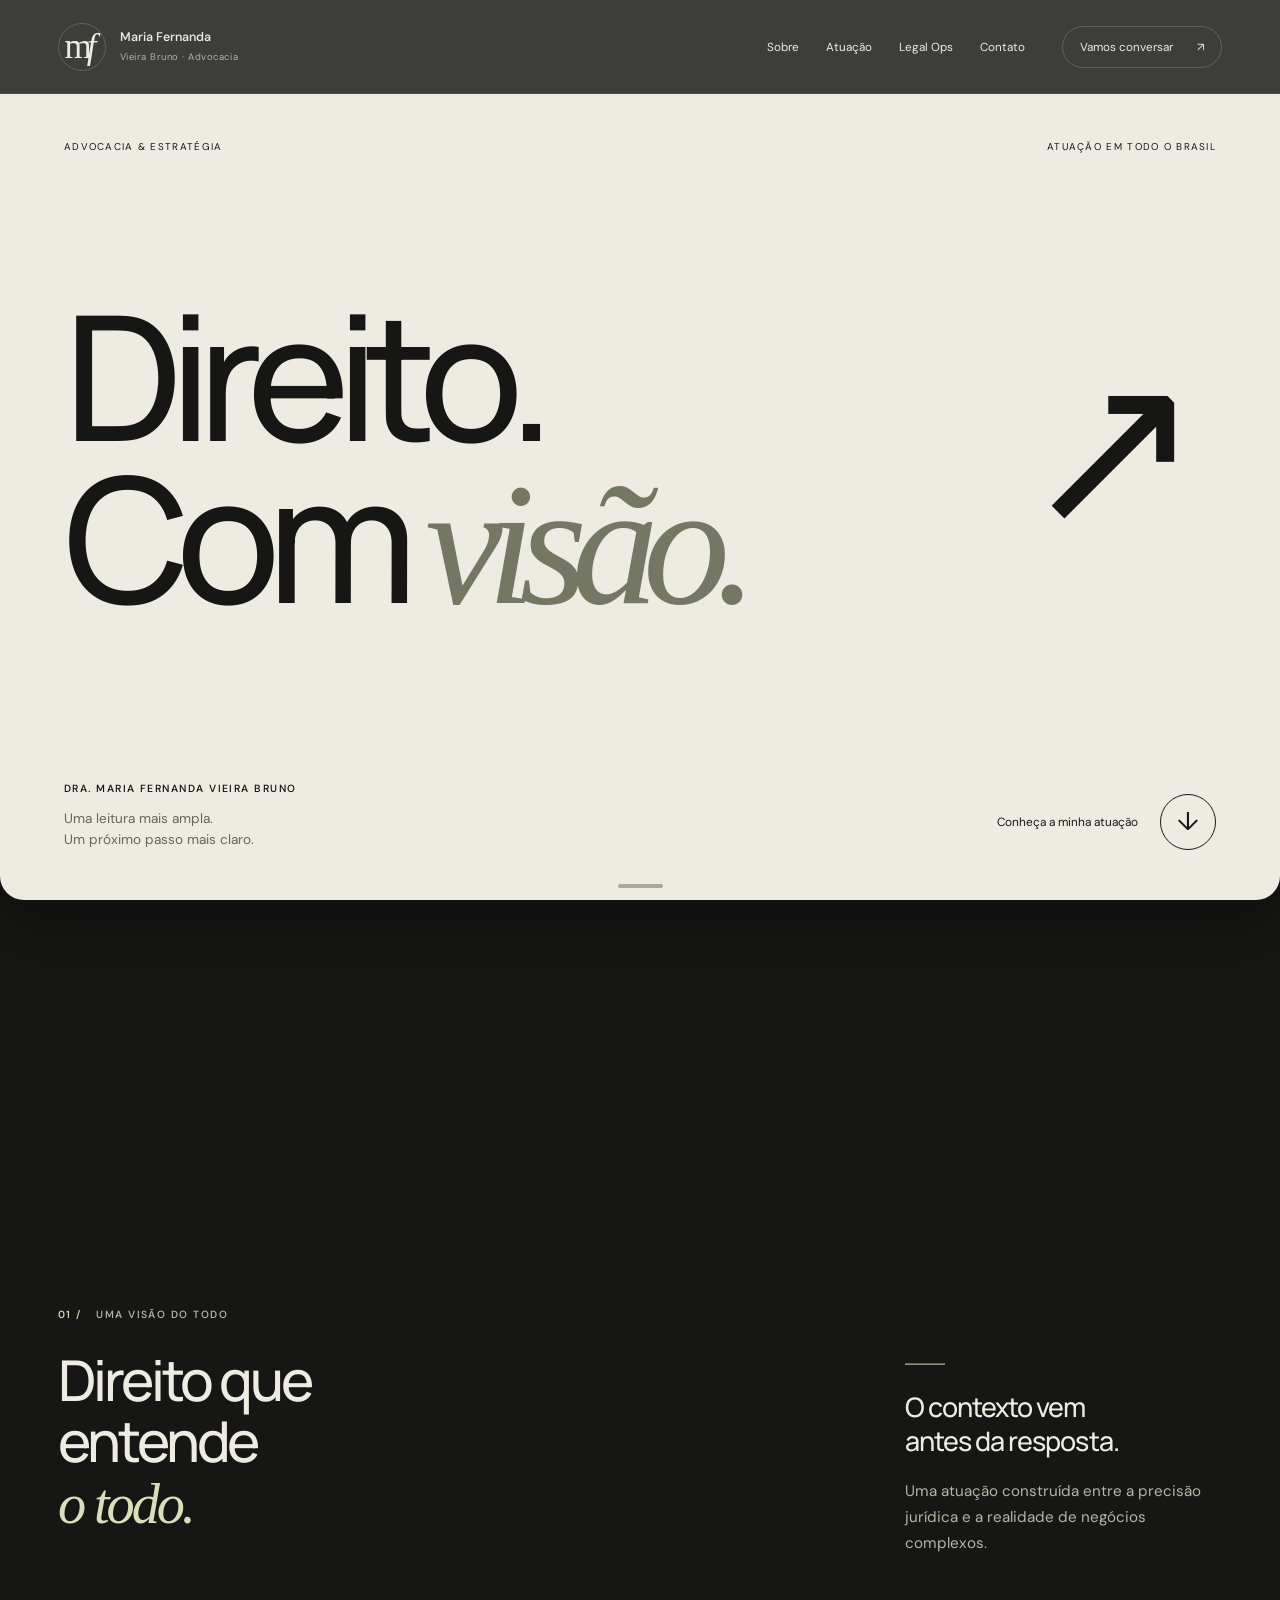
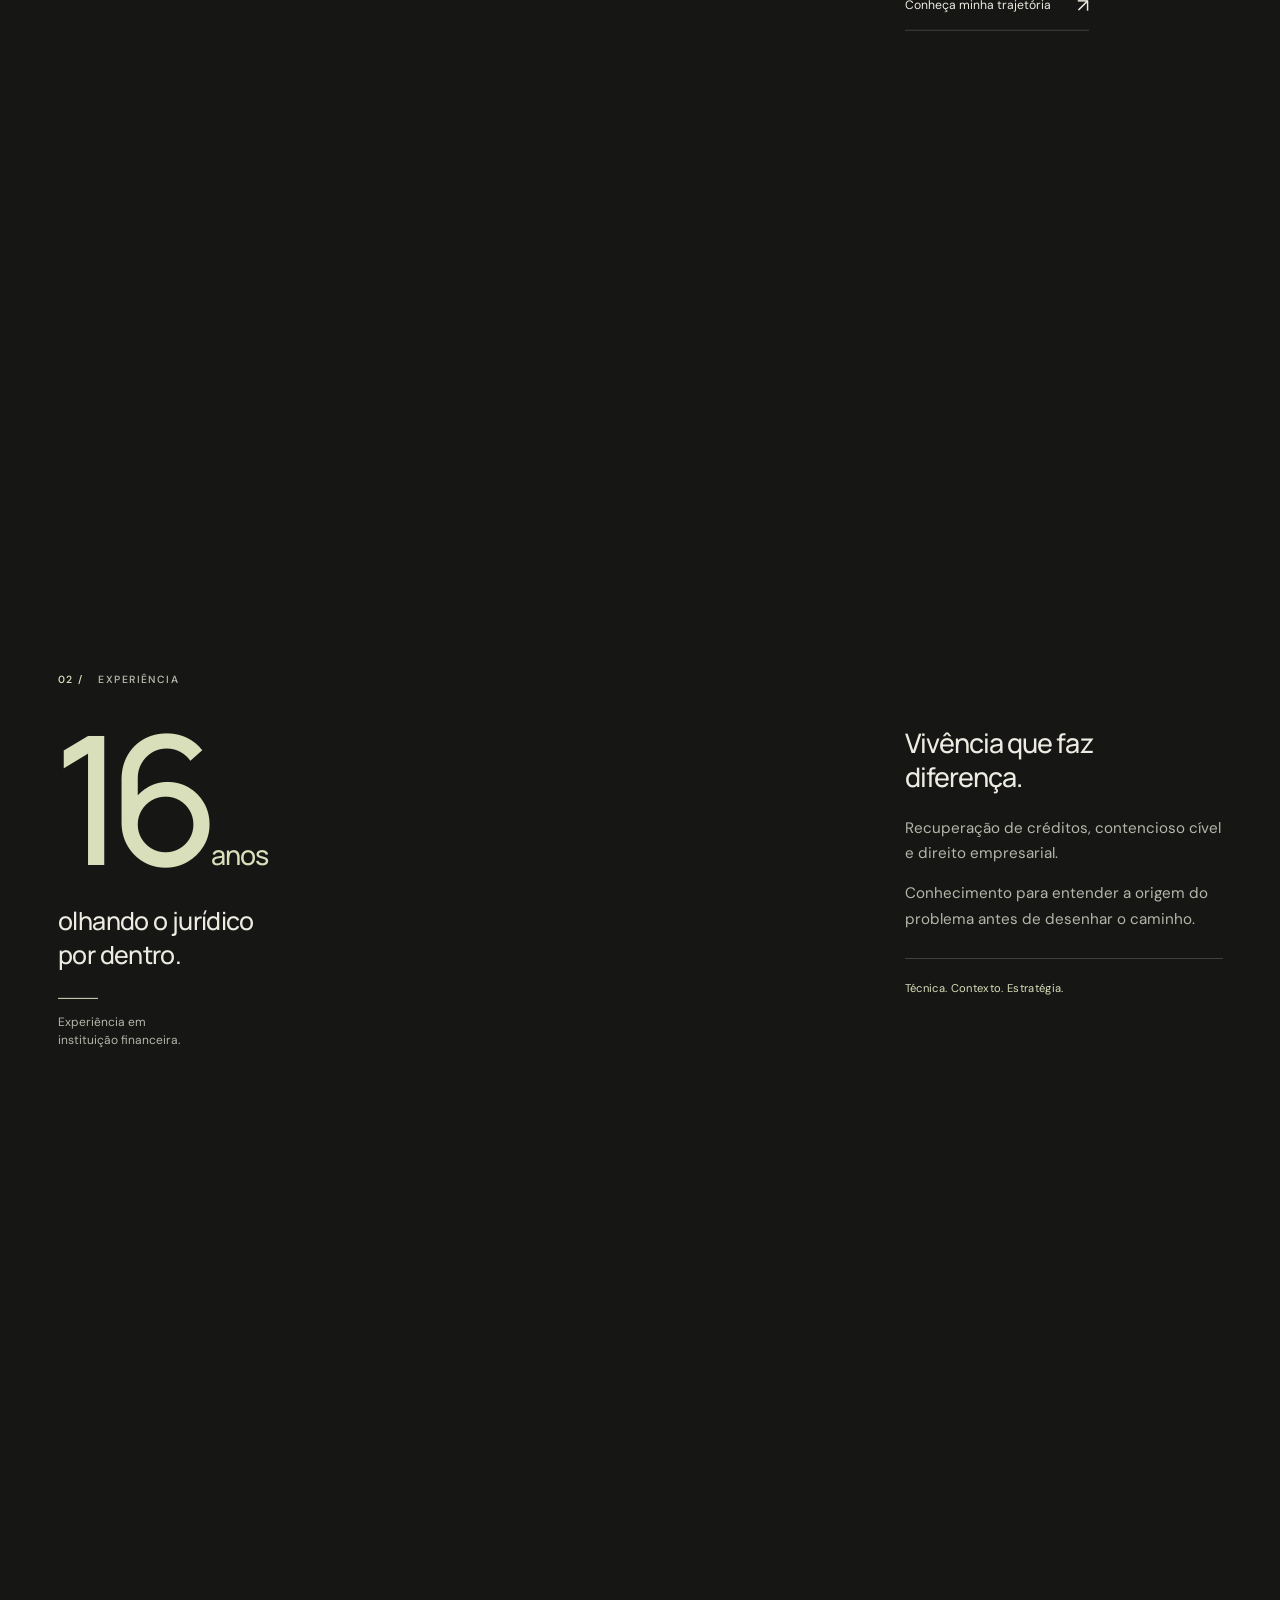
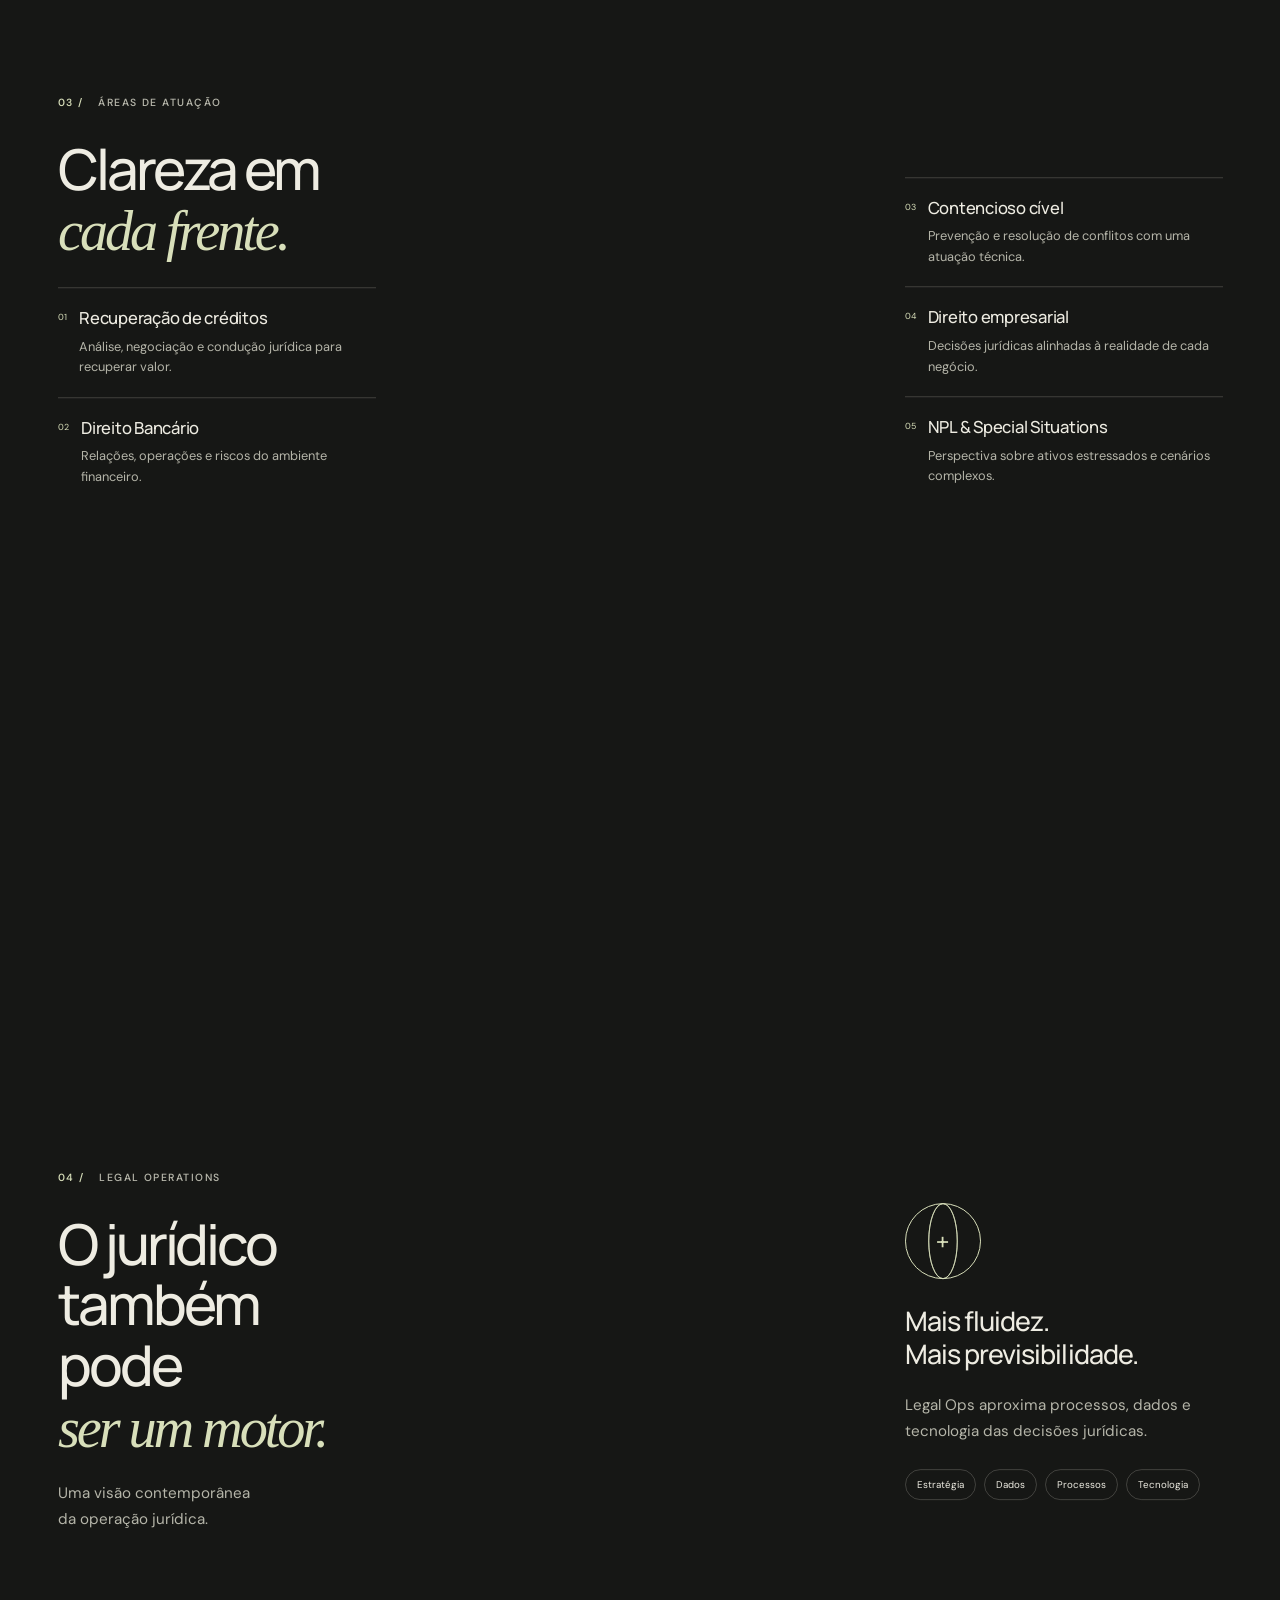
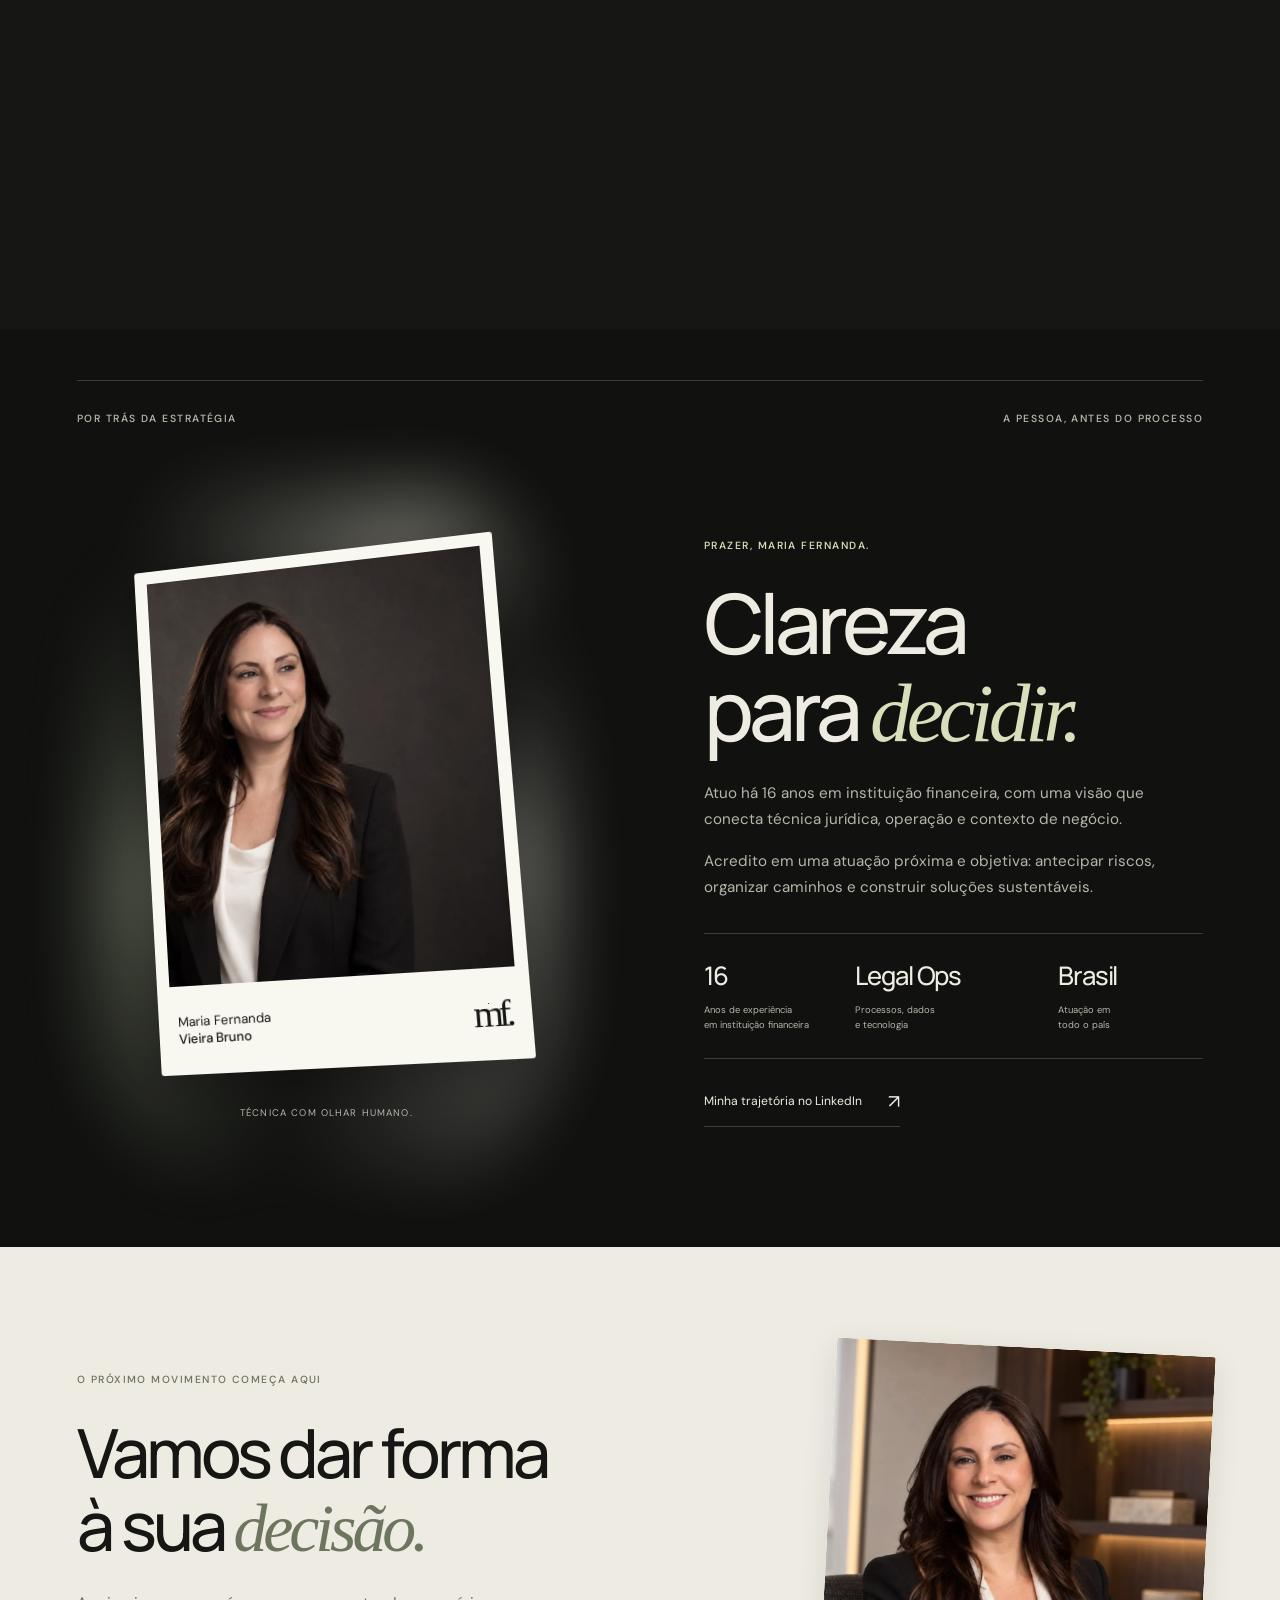
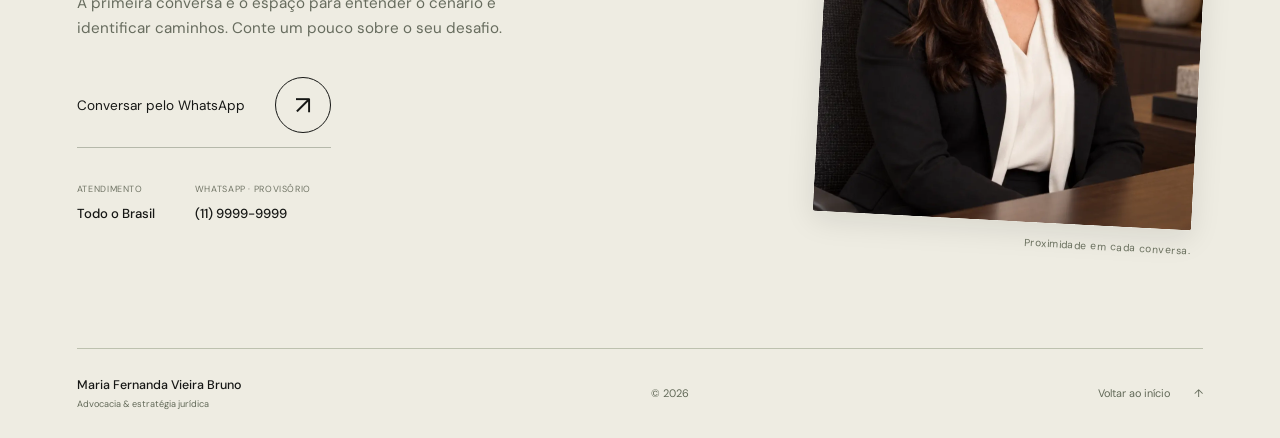
==== commit b054ad74: "feat(v3): reveal central portrait with lifting cover and lateral scroll chapters" ====
--- a/index.html
+++ b/index.html
@@ -1,303 +1,85 @@
 <!doctype html>
 <html lang="pt-BR">
 <head>
-  <meta charset="UTF-8" />
-  <meta name="viewport" content="width=device-width, initial-scale=1.0" />
-  <meta name="description" content="Dra. Maria Fernanda Vieira Bruno — estratégia jurídica, Legal Ops, Direito Bancário e Recuperação de Créditos." />
+  <meta charset="UTF-8">
+  <meta name="viewport" content="width=device-width, initial-scale=1">
+  <meta name="description" content="Dra. Maria Fernanda Vieira Bruno. Estratégia jurídica, recuperação de créditos, Direito Bancário e Legal Ops. Atuação em todo o Brasil.">
+  <meta name="theme-color" content="#161715">
   <title>Maria Fernanda Vieira Bruno — Estratégia jurídica</title>
-  <link rel="icon" type="image/svg+xml" href="data:image/svg+xml,%3Csvg xmlns='http://www.w3.org/2000/svg' viewBox='0 0 64 64'%3E%3Crect width='64' height='64' rx='16' fill='%23100d14'/%3E%3Cpath d='M17 47V17h7l8 12 8-12h7v30h-7V29l-8 12-8-12v18z' fill='%23c1a7ff'/%3E%3C/svg%3E" />
-  <link rel="preconnect" href="https://fonts.googleapis.com" />
-  <link rel="preconnect" href="https://fonts.gstatic.com" crossorigin />
-  <link href="https://fonts.googleapis.com/css2?family=DM+Mono:wght@400;500&family=DM+Sans:wght@400;500;600;700&family=Playfair+Display:ital,wght@0,500;0,600;1,500;1,600&display=swap" rel="stylesheet" />
-  <style>
-    :root {
-      --bg: #100d14;
-      --bg-2: #17121d;
-      --paper: #f0ebe4;
-      --muted: #aaa1b0;
-      --faint: rgba(240,235,228,.18);
-      --violet: #c1a7ff;
-      --rust: #c66b4d;
-      --serif: 'Playfair Display', Georgia, serif;
-      --sans: 'DM Sans', Arial, sans-serif;
-      --mono: 'DM Mono', monospace;
-    }
-    * { box-sizing: border-box; }
-    html { scroll-behavior: smooth; background: var(--bg); }
-    body { margin: 0; overflow-x: hidden; background: var(--bg); color: var(--paper); font-family: var(--sans); }
-    ::selection { background: var(--violet); color: var(--bg); }
-    a { color: inherit; text-decoration: none; }
-    button { color: inherit; font: inherit; }
-    .mono { font-family: var(--mono); }
-    .page { position: relative; }
-    .site-nav { position: fixed; z-index: 50; top: 0; right: 0; left: 0; padding: 24px 4vw; background: linear-gradient(var(--bg), transparent); }
-    .nav-inner { display: flex; align-items: center; justify-content: space-between; max-width: 1500px; margin: auto; }
-    .logo { display: flex; align-items: center; gap: 12px; font-size: .65rem; font-weight: 700; letter-spacing: .16em; text-transform: uppercase; }
-    .logo-mark { display: grid; place-items: center; width: 32px; height: 32px; border: 1px solid var(--paper); border-radius: 50%; font-family: var(--serif); font-size: 1rem; font-weight: 500; letter-spacing: 0; }
-    .nav-links { display: flex; align-items: center; gap: 28px; color: rgba(240,235,228,.72); font-size: .64rem; letter-spacing: .12em; text-transform: uppercase; }
-    .nav-links a { transition: color .25s; }
-    .nav-links a:hover { color: var(--violet); }
-    .nav-contact { display: inline-flex; align-items: center; gap: 9px; padding: 10px 14px; border: 1px solid rgba(240,235,228,.35); border-radius: 99px; color: var(--paper); font-size: .62rem; letter-spacing: .1em; text-transform: uppercase; transition: background .25s, color .25s; }
-    .nav-contact:hover { background: var(--violet); color: var(--bg); }
-    .menu { display: none; width: 36px; height: 36px; border: 1px solid var(--paper); border-radius: 50%; background: transparent; cursor: pointer; }
-
-    .story { height: 520vh; }
-    .stage { position: sticky; top: 0; height: 100vh; min-height: 620px; overflow: hidden; perspective: 1400px; background: var(--bg); }
-    .stage::before { content: ''; position: absolute; inset: 0; background: radial-gradient(circle at 57% 43%, rgba(193,167,255,.1), transparent 30%), radial-gradient(circle at 10% 90%, rgba(198,107,77,.08), transparent 28%); pointer-events: none; }
-    .noise { position: absolute; z-index: 30; inset: 0; opacity: .055; pointer-events: none; background-image: url("data:image/svg+xml,%3Csvg viewBox='0 0 180 180' xmlns='http://www.w3.org/2000/svg'%3E%3Cfilter id='n'%3E%3CfeTurbulence type='fractalNoise' baseFrequency='.9' numOctaves='3' stitchTiles='stitch'/%3E%3C/filter%3E%3Crect width='100%25' height='100%25' filter='url(%23n)' opacity='.8'/%3E%3C/svg%3E"); mix-blend-mode: screen; }
-    .stage-meta { position: absolute; z-index: 12; right: 4vw; bottom: 7vh; left: 4vw; display: flex; align-items: end; justify-content: space-between; pointer-events: none; }
-    .meta-left, .meta-right { color: rgba(240,235,228,.58); font-size: .62rem; letter-spacing: .14em; text-transform: uppercase; }
-    .meta-left span { display: inline-block; width: 38px; height: 1px; margin-right: 10px; vertical-align: middle; background: var(--violet); }
-    .meta-right { display: flex; align-items: center; gap: 14px; }
-    .scroll-line { width: 65px; height: 1px; background: rgba(240,235,228,.38); }
-    .scroll-line::after { content: ''; display: block; width: 28px; height: 1px; background: var(--violet); animation: line 2s ease-in-out infinite; }
-    @keyframes line { 0%,100% { transform: translateX(0); } 50% { transform: translateX(36px); } }
-    .scene-counter { position: absolute; z-index: 20; top: 49%; right: 4vw; display: flex; align-items: center; gap: 12px; color: rgba(240,235,228,.5); font: .63rem var(--mono); transform: rotate(90deg) translateX(50%); transform-origin: right; }
-    .counter-bar { width: 90px; height: 1px; background: var(--faint); }
-    .counter-bar i { display: block; width: 0%; height: 1px; background: var(--violet); }
-
-    .hero-content { position: absolute; z-index: 4; top: 21%; left: 7vw; width: min(670px, 53vw); transform: translate3d(calc(var(--mouse-x, 0) * -8px), calc(var(--mouse-y, 0) * -5px), 0); }
-    .kicker { display: flex; align-items: center; gap: 9px; color: var(--violet); font: .62rem var(--mono); letter-spacing: .16em; text-transform: uppercase; }
-    .kicker::before { content: ''; width: 25px; height: 1px; background: currentColor; }
-    .hero-content h1 { margin: 24px 0 27px; font-family: var(--serif); font-size: clamp(4rem, 8.1vw, 9.5rem); font-weight: 500; line-height: .86; letter-spacing: -.075em; }
-    .hero-content h1 em { color: var(--violet); font-weight: 500; }
-    .hero-intro { max-width: 390px; margin: 0; color: var(--muted); font-size: 1rem; line-height: 1.65; }
-    .hero-cue { display: flex; align-items: center; gap: 12px; margin-top: 36px; color: var(--paper); font-size: .64rem; letter-spacing: .14em; text-transform: uppercase; }
-    .hero-cue b { display: grid; place-items: center; width: 39px; height: 39px; border: 1px solid var(--faint); border-radius: 50%; color: var(--violet); font-weight: 400; }
-    .portrait-wrap { position: absolute; z-index: 3; top: 13%; right: 8vw; width: min(36vw, 510px); height: 72vh; min-height: 480px; transform: translate3d(calc(var(--mouse-x, 0) * 18px), calc(var(--mouse-y, 0) * 12px), 0) rotateY(calc(var(--mouse-x, 0) * -3deg)); transform-style: preserve-3d; }
-    .portrait-frame { position: absolute; inset: 0; overflow: hidden; border-radius: 250px 250px 7px 7px; background: #2a2330; box-shadow: 0 35px 90px rgba(0,0,0,.43); transform: translateZ(20px); }
-    .portrait-frame::after { content: ''; position: absolute; inset: 0; background: linear-gradient(130deg, rgba(193,167,255,.18), transparent 42%, rgba(0,0,0,.22)); mix-blend-mode: screen; }
-    .portrait-frame img { display: block; width: 100%; height: 100%; object-fit: cover; object-position: center top; transform: scale(1.08); filter: saturate(.77) contrast(1.05); transition: transform 1.4s cubic-bezier(.2,.7,.2,1); }
-    .portrait-wrap:hover .portrait-frame img { transform: scale(1.14); }
-    .orbit { position: absolute; inset: -9% -18%; border: 1px solid rgba(193,167,255,.27); border-radius: 50%; transform: rotate(-24deg) translateZ(-20px); }
-    .orbit::after { content: ''; position: absolute; top: 9%; left: 8%; width: 8px; height: 8px; border-radius: 50%; background: var(--violet); box-shadow: 0 0 0 10px rgba(193,167,255,.11); }
-    .portrait-index { position: absolute; z-index: 5; right: -24px; bottom: 11%; display: grid; place-items: center; width: 86px; height: 86px; border: 1px solid var(--violet); border-radius: 50%; background: var(--bg); color: var(--violet); font: .61rem var(--mono); line-height: 1.3; text-align: center; text-transform: uppercase; transform: rotate(12deg) translateZ(50px); }
-    .hero-word { position: absolute; z-index: 1; right: -1vw; bottom: -2vw; color: rgba(240,235,228,.035); font-size: clamp(9rem, 24vw, 29rem); font-weight: 700; line-height: .75; letter-spacing: -.1em; pointer-events: none; }
-
-    .scene-copy { position: absolute; z-index: 6; top: 23%; left: 7vw; max-width: 620px; opacity: 0; transform: translate3d(-90px, 30px, 0); }
-    .scene-copy h2 { margin: 18px 0 24px; font-family: var(--serif); font-size: clamp(3.3rem, 6.3vw, 7.4rem); font-weight: 500; line-height: .9; letter-spacing: -.07em; }
-    .scene-copy h2 em { color: var(--violet); }
-    .scene-copy p { max-width: 420px; color: var(--muted); font-size: 1rem; line-height: 1.7; }
-    .scene-label { display: flex; align-items: center; gap: 10px; color: var(--violet); font: .62rem var(--mono); letter-spacing: .15em; text-transform: uppercase; }
-    .scene-label::before { content: ''; width: 24px; height: 1px; background: currentColor; }
-    .timeline-number { position: absolute; z-index: 5; top: 17%; right: 7vw; color: rgba(240,235,228,.12); font: 9rem var(--serif); line-height: .8; }
-    .scene-portrait { position: absolute; z-index: 3; top: 20%; right: 11vw; width: min(29vw, 410px); height: 60vh; min-height: 400px; overflow: hidden; border-radius: 5px 190px 5px 5px; opacity: 0; transform: translate3d(100px, 30px, 0) rotate(7deg) scale(.83); box-shadow: 0 30px 100px rgba(0,0,0,.4); }
-    .scene-portrait img { width: 100%; height: 100%; object-fit: cover; object-position: center top; filter: saturate(.7); }
-    .scene-portrait::after { content: ''; position: absolute; inset: 0; border: 1px solid rgba(193,167,255,.33); border-radius: inherit; }
-    .stats { position: absolute; z-index: 7; right: 10vw; bottom: 15%; display: grid; grid-template-columns: repeat(3, auto); gap: 32px; opacity: 0; transform: translateY(25px); }
-    .stat strong { display: block; color: var(--paper); font: 2rem var(--serif); font-weight: 500; }
-    .stat span { display: block; max-width: 110px; margin-top: 4px; color: var(--muted); font: .58rem var(--mono); line-height: 1.45; text-transform: uppercase; }
-
-    .practice-panel { position: absolute; z-index: 4; top: 16%; right: 7vw; bottom: 12%; left: 7vw; display: grid; grid-template-columns: .72fr 1.28fr; gap: 8vw; align-items: center; opacity: 0; transform: translateY(60px); }
-    .practice-heading h2 { margin: 18px 0 0; font-family: var(--serif); font-size: clamp(3.2rem, 6vw, 7rem); font-weight: 500; line-height: .88; letter-spacing: -.07em; }
-    .practice-heading h2 em { color: var(--rust); }
-    .practice-heading p { max-width: 285px; margin-top: 30px; color: var(--muted); font-size: .92rem; line-height: 1.65; }
-    .practice-list { display: grid; border-top: 1px solid var(--faint); }
-    .practice-item { display: grid; grid-template-columns: 48px 1fr 24px; gap: 17px; align-items: center; padding: 19px 0; border-bottom: 1px solid var(--faint); transition: color .3s, padding .3s; }
-    .practice-item:hover { padding-left: 13px; color: var(--violet); }
-    .practice-item small { color: var(--rust); font: .63rem var(--mono); }
-    .practice-item h3 { margin: 0; font-family: var(--serif); font-size: clamp(1.45rem, 2.35vw, 2.5rem); font-weight: 500; }
-    .practice-item b { font-size: 1.3rem; font-weight: 400; }
-    .practice-item p { grid-column: 2 / 3; margin: -9px 0 0; color: var(--muted); font-size: .75rem; line-height: 1.5; }
-
-    .ops-panel { position: absolute; z-index: 4; inset: 0; opacity: 0; transform: scale(.9); }
-    .ops-title { position: absolute; z-index: 5; top: 19%; left: 7vw; max-width: 530px; }
-    .ops-title h2 { margin: 18px 0 23px; font-family: var(--serif); font-size: clamp(3.2rem, 6.2vw, 7.3rem); font-weight: 500; line-height: .87; letter-spacing: -.08em; }
-    .ops-title h2 em { color: var(--violet); }
-    .ops-title p { max-width: 390px; color: var(--muted); font-size: .98rem; line-height: 1.7; }
-    .ops-orbit { position: absolute; top: 14%; right: 9vw; width: min(40vw, 560px); aspect-ratio: 1; border: 1px solid rgba(193,167,255,.33); border-radius: 50%; animation: spin 26s linear infinite; }
-    .ops-orbit::before, .ops-orbit::after { content: ''; position: absolute; border: 1px solid rgba(193,167,255,.17); border-radius: 50%; }
-    .ops-orbit::before { inset: 12%; transform: rotate(32deg) scaleX(.5); } .ops-orbit::after { inset: 12%; transform: rotate(-32deg) scaleX(.5); }
-    @keyframes spin { to { transform: rotate(360deg); } }
-    .ops-core { position: absolute; top: 31%; right: 26%; display: grid; place-items: center; width: 48%; aspect-ratio: 1; border: 1px solid var(--violet); border-radius: 50%; background: radial-gradient(circle, rgba(193,167,255,.18), transparent 65%); text-align: center; }
-    .ops-core strong { font: 2.6rem var(--serif); font-weight: 500; line-height: .9; }
-    .ops-node { position: absolute; z-index: 2; padding: 9px 13px; border: 1px solid rgba(240,235,228,.36); border-radius: 99px; background: var(--bg); color: var(--paper); font: .58rem var(--mono); letter-spacing: .1em; text-transform: uppercase; }
-    .node-a { top: 16%; left: 38%; } .node-b { top: 44%; right: -5%; } .node-c { bottom: 10%; left: 27%; } .node-d { top: 47%; left: -7%; }
-    .ops-caption { position: absolute; right: 6vw; bottom: 12%; max-width: 220px; color: var(--muted); font: .62rem var(--mono); line-height: 1.55; text-transform: uppercase; }
-
-    .contact-panel { position: absolute; z-index: 5; top: 20%; right: 7vw; left: 7vw; display: grid; grid-template-columns: 1.2fr .8fr; gap: 8vw; align-items: end; opacity: 0; transform: translateY(50px); }
-    .contact-panel h2 { max-width: 800px; margin: 18px 0 25px; font-family: var(--serif); font-size: clamp(4rem, 8.5vw, 10rem); font-weight: 500; line-height: .8; letter-spacing: -.09em; }
-    .contact-panel h2 em { color: var(--violet); }
-    .contact-panel p { max-width: 345px; color: var(--muted); font-size: .95rem; line-height: 1.7; }
-    .contact-details { width: min(100%, 360px); justify-self: end; border-top: 1px solid var(--faint); }
-    .detail { display: flex; justify-content: space-between; gap: 16px; padding: 15px 0; border-bottom: 1px solid var(--faint); font: .62rem var(--mono); }
-    .detail span:first-child { color: var(--muted); text-transform: uppercase; }
-    .contact-button { display: inline-flex; align-items: center; gap: 10px; margin-top: 32px; padding: 14px 18px; border: 1px solid var(--violet); border-radius: 99px; color: var(--violet); font: .63rem var(--mono); letter-spacing: .1em; text-transform: uppercase; transition: background .3s, color .3s; }
-    .contact-button:hover { background: var(--violet); color: var(--bg); }
-    .contact-footer { position: absolute; right: 7vw; bottom: 6%; left: 7vw; display: flex; justify-content: space-between; color: rgba(240,235,228,.42); font: .58rem var(--mono); letter-spacing: .12em; text-transform: uppercase; }
-
-    .below { position: relative; z-index: 10; padding: 120px 7vw 130px; background: var(--paper); color: var(--bg); }
-    .below-inner { max-width: 1500px; margin: auto; }
-    .below-grid { display: grid; grid-template-columns: .7fr 1.3fr; gap: 10vw; align-items: start; }
-    .below h2 { margin: 18px 0 24px; font-family: var(--serif); font-size: clamp(3rem, 5.6vw, 6.5rem); font-weight: 500; line-height: .9; letter-spacing: -.07em; }
-    .below h2 em { color: var(--rust); }
-    .below p { max-width: 490px; color: #686269; font-size: 1rem; line-height: 1.75; }
-    .about-image { height: 540px; overflow: hidden; border-radius: 5px 5px 180px 180px; background: #d0c8c1; }
-    .about-image img { width: 100%; height: 100%; object-fit: cover; object-position: center top; filter: saturate(.8); transition: transform 1s cubic-bezier(.2,.7,.2,1); }
-    .about-image:hover img { transform: scale(1.06); }
-    .marquee { display: flex; gap: 55px; width: max-content; margin: 120px 0 -17px; color: rgba(16,13,20,.09); font: 700 clamp(4rem, 10vw, 11rem)/.8 var(--sans); letter-spacing: -.08em; text-transform: uppercase; animation: marquee 22s linear infinite; }
-    @keyframes marquee { to { transform: translateX(-33.333%); } }
-    .reveal { opacity: 0; transform: translateY(30px); transition: opacity .9s ease, transform .9s cubic-bezier(.2,.7,.2,1); }
-    .reveal.visible { opacity: 1; transform: none; }
-    @media (max-width: 850px) {
-      .site-nav { padding: 16px 19px; }
-      .nav-links { position: fixed; top: 65px; right: 19px; left: 19px; display: none; flex-direction: column; align-items: stretch; gap: 0; padding: 8px; border: 1px solid var(--faint); background: var(--bg); }
-      .nav-links.open { display: flex; }
-      .nav-links a { padding: 14px; border-bottom: 1px solid var(--faint); }
-      .nav-links a:last-child { border-bottom: 0; }
-      .nav-contact { display: none; }
-      .menu { display: block; }
-      .stage { min-height: 650px; }
-      .hero-content { top: 15%; left: 19px; width: calc(100% - 38px); }
-      .hero-content h1 { max-width: 480px; font-size: clamp(3.8rem, 17vw, 6rem); }
-      .hero-intro { max-width: 290px; font-size: .9rem; }
-      .portrait-wrap { top: 45%; right: 11%; width: 57vw; height: 43vh; min-height: 330px; }
-      .hero-word { right: -4vw; bottom: 10vh; font-size: 38vw; }
-      .stage-meta { right: 19px; bottom: 5vh; left: 19px; }
-      .scene-counter { right: 19px; }
-      .scene-copy { top: 17%; left: 19px; right: 19px; }
-      .scene-copy h2 { font-size: clamp(3.2rem, 14vw, 5.2rem); }
-      .scene-portrait { top: 47%; right: 12%; width: 58vw; height: 40vh; min-height: 285px; }
-      .stats { right: 19px; bottom: 6%; gap: 17px; }
-      .stat strong { font-size: 1.55rem; }
-      .stat span { max-width: 80px; font-size: .52rem; }
-      .practice-panel { top: 13%; right: 19px; bottom: 8%; left: 19px; display: block; }
-      .practice-heading h2 { font-size: clamp(3.3rem, 14vw, 5.4rem); }
-      .practice-heading p { margin: 18px 0 26px; }
-      .practice-item { padding: 13px 0; }
-      .practice-item p { display: none; }
-      .practice-item h3 { font-size: 1.5rem; }
-      .ops-title { top: 16%; right: 19px; left: 19px; }
-      .ops-title h2 { font-size: clamp(3.2rem, 14vw, 5.4rem); }
-      .ops-title p { max-width: 300px; font-size: .88rem; }
-      .ops-orbit { top: 52%; right: 9%; width: 78vw; }
-      .ops-caption { right: 19px; bottom: 7%; }
-      .contact-panel { top: 18%; right: 19px; left: 19px; display: block; }
-      .contact-panel h2 { font-size: clamp(4rem, 17vw, 7rem); }
-      .contact-details { margin-top: 55px; }
-      .contact-footer { right: 19px; bottom: 4%; left: 19px; flex-direction: column; gap: 8px; }
-      .below { padding: 90px 19px; }
-      .below-grid { grid-template-columns: 1fr; gap: 38px; }
-      .about-image { height: 480px; }
-      .marquee { margin-top: 88px; }
-    }
-    @media (prefers-reduced-motion: reduce) { html { scroll-behavior: auto; } *, *::before, *::after { animation-duration: .01ms !important; transition-duration: .01ms !important; } .story { height: 100vh; } .stage { position: relative; } }
-  </style>
+  <link rel="icon" href="data:image/svg+xml,%3Csvg xmlns='http://www.w3.org/2000/svg' viewBox='0 0 64 64'%3E%3Crect width='64' height='64' rx='32' fill='%23161715'/%3E%3Ctext x='32' y='44' text-anchor='middle' font-family='Georgia' font-size='38' fill='%23eeeade'%3Em%3C/text%3E%3C/svg%3E">
+  <link rel="preconnect" href="https://fonts.googleapis.com">
+  <link rel="preconnect" href="https://fonts.gstatic.com" crossorigin>
+  <link href="https://fonts.googleapis.com/css2?family=DM+Sans:wght@400;450;500;550;600;650;700&family=Manrope:wght@400;500;600;700;800&display=swap" rel="stylesheet">
+  <link rel="preload" as="image" href="assets/maria-profile.svg">
+  <link rel="stylesheet" href="styles.css">
+  <script>document.documentElement.classList.add('js');</script>
+  <script src="script.js" defer></script>
 </head>
 <body>
-  <div class="page" id="top">
-    <header class="site-nav">
-      <div class="nav-inner">
-        <a class="logo" href="#top"><span class="logo-mark">M</span><span>Maria Fernanda<br />Vieira Bruno</span></a>
-        <nav class="nav-links" id="nav-links" aria-label="Navegação principal"><a href="#sobre">Sobre</a><a href="#atuacao">Atuação</a><a href="#legalops">Legal Ops</a><a href="#contato">Contato</a></nav>
-        <a class="nav-contact" href="https://wa.me/5511999999999" target="_blank" rel="noreferrer">Conversar <span>↗</span></a>
-        <button class="menu" type="button" aria-label="Abrir menu" aria-expanded="false" aria-controls="nav-links">☰</button>
+  <a class="skip-link" href="#visao">Ir para o conteúdo</a>
+  <header class="site-header">
+    <a class="brand" href="#inicio" aria-label="Maria Fernanda Vieira Bruno — início"><span class="brand-mark" aria-hidden="true">m<span>f</span></span><span class="brand-name">Maria Fernanda<br><span>Vieira Bruno · Advocacia</span></span></a>
+    <button class="menu-button" type="button" aria-controls="main-navigation" aria-expanded="false"><span>Menu</span><i aria-hidden="true"></i></button>
+    <nav class="navigation" id="main-navigation" aria-label="Navegação principal">
+      <a href="#sobre">Sobre</a><a href="#atuacao">Atuação</a><a href="#legalops">Legal Ops</a><a href="#contato">Contato</a>
+      <a class="nav-cta" href="https://wa.me/5511999999999" target="_blank" rel="noopener noreferrer">Vamos conversar <span aria-hidden="true">↗</span></a>
+    </nav>
+  </header>
+  <main>
+    <div class="story" id="inicio">
+      <div class="stage">
+        <div class="spotlight" aria-hidden="true"></div><div class="portrait-haze" aria-hidden="true"><div></div></div>
+        <div class="portrait-plane"><img class="main-portrait" src="assets/maria-profile.svg" width="1122" height="1402" alt="Dra. Maria Fernanda Vieira Bruno, de blazer preto e blusa branca." fetchpriority="high" decoding="async"></div>
+        <div class="portrait-caption"><span>Dra. Maria Fernanda</span><span>Vieira Bruno</span></div>
+        <div class="stage-bottom" aria-hidden="true"><span>Visão ampla. Atuação próxima.</span><div class="chapter-meter"><span id="chapter-number">01</span><span class="meter-track"><i></i></span><span>04</span></div><span>Continue explorando <b>↓</b></span></div>
       </div>
-    </header>
-
-    <main>
-      <section class="story" id="experiencia" aria-label="Experiência principal">
-        <div class="stage" id="stage">
-          <div class="noise"></div>
-          <div class="hero-word">MFVB</div>
-          <div class="hero-content" id="hero-content">
-            <div class="kicker">Estratégia jurídica · Brasil</div>
-            <h1>Direito que<br />entende o <em>todo.</em></h1>
-            <p class="hero-intro">Uma atuação construída entre a precisão jurídica e a realidade de negócios complexos.</p>
-            <div class="hero-cue"><b>↓</b><span>Role para entrar</span></div>
+      <div class="cover">
+        <div class="cover-top"><span>Advocacia & estratégia</span><span>Atuação em todo o Brasil</span></div>
+        <p class="cover-title">Direito.<br>Com <span>visão.</span><i aria-hidden="true">↗</i></p>
+        <div class="cover-bottom"><div><span class="eyebrow">Dra. Maria Fernanda Vieira Bruno</span><p>Uma leitura mais ampla.<br>Um próximo passo mais claro.</p></div><a class="enter-story" href="#visao"><span>Conheça a minha atuação</span><span class="round-arrow" aria-hidden="true">↓</span></a></div>
+        <span class="cover-edge" aria-hidden="true"></span>
+      </div>
+      <div class="chapters">
+        <section class="chapter chapter-intro" id="visao" aria-labelledby="vision-title" data-chapter="01">
+          <div class="chapter-inner">
+            <div class="side-copy left-copy"><span class="eyebrow"><span class="section-number">01 /</span> Uma visão do todo</span><h1 id="vision-title">Direito que<br>entende<br><em>o todo.</em></h1></div>
+            <div class="side-copy right-copy intro-note"><span class="small-rule" aria-hidden="true"></span><h2 class="small-title">O contexto vem<br>antes da resposta.</h2><p>Uma atuação construída entre a precisão jurídica e a realidade de negócios complexos.</p><a class="text-link" href="#sobre">Conheça minha trajetória <span aria-hidden="true">↗</span></a></div>
           </div>
-          <div class="portrait-wrap" id="hero-portrait">
-            <div class="orbit"></div>
-            <div class="portrait-frame"><img src="assets/maria-hero.svg" alt="Dra. Maria Fernanda Vieira Bruno em retrato profissional" /></div>
-            <div class="portrait-index">Direito<br />com visão<br />de negócio</div>
+        </section>
+        <section class="chapter chapter-experience" id="experiencia" aria-labelledby="experience-title" data-chapter="02">
+          <div class="chapter-inner">
+            <div class="side-copy left-copy"><span class="eyebrow"><span class="section-number">02 /</span> Experiência</span><h2 class="experience-title" id="experience-title"><span class="big-number">16<span>anos</span></span><span>olhando o jurídico<br>por dentro.</span></h2><span class="small-rule" aria-hidden="true"></span><p class="footnote">Experiência em<br>instituição financeira.</p></div>
+            <div class="side-copy right-copy"><h3 class="small-title">Vivência que faz<br>diferença.</h3><p>Recuperação de créditos, contencioso cível e direito empresarial.</p><p>Conhecimento para entender a origem do problema antes de desenhar o caminho.</p><span class="signature-line">Técnica. Contexto. Estratégia.</span></div>
           </div>
-
-          <div class="scene-copy scene-about" id="scene-about">
-            <div class="scene-label">Experiência que organiza o complexo</div>
-            <h2>16 anos<br />olhando o jurídico<br /><em>por dentro.</em></h2>
-            <p>Experiência em instituição financeira, recuperação de créditos, contencioso cível e direito empresarial. Conhecimento para entender a origem do problema antes de desenhar o caminho.</p>
+        </section>
+        <section class="chapter chapter-practice" id="atuacao" aria-labelledby="practice-title" data-chapter="03">
+          <div class="chapter-inner">
+            <div class="side-copy left-copy"><span class="eyebrow"><span class="section-number">03 /</span> Áreas de atuação</span><h2 id="practice-title">Clareza em<br><em>cada frente.</em></h2><div class="practice-item"><span>01</span><div><h3>Recuperação de créditos</h3><p>Análise, negociação e condução jurídica para recuperar valor.</p></div></div><div class="practice-item"><span>02</span><div><h3>Direito Bancário</h3><p>Relações, operações e riscos do ambiente financeiro.</p></div></div></div>
+            <div class="side-copy right-copy practice-right"><div class="practice-item"><span>03</span><div><h3>Contencioso cível</h3><p>Prevenção e resolução de conflitos com uma atuação técnica.</p></div></div><div class="practice-item"><span>04</span><div><h3>Direito empresarial</h3><p>Decisões jurídicas alinhadas à realidade de cada negócio.</p></div></div><div class="practice-item"><span>05</span><div><h3>NPL & Special Situations</h3><p>Perspectiva sobre ativos estressados e cenários complexos.</p></div></div></div>
           </div>
-          <div class="timeline-number">01</div>
-          <div class="scene-portrait about-portrait"><img src="assets/maria-profile.svg" alt="Retrato corporativo da Dra. Maria Fernanda" /></div>
-          <div class="stats"><div class="stat"><strong>16</strong><span>Anos em instituição financeira</span></div><div class="stat"><strong>360º</strong><span>Leitura estratégica</span></div><div class="stat"><strong>BR</strong><span>Atuação nacional</span></div></div>
-
-          <div class="practice-panel" id="practice-panel">
-            <div class="practice-heading"><div class="scene-label">Onde a estratégia encontra a prática</div><h2>Frentes<br />para gerar<br /><em>clareza.</em></h2><p>Experiência especializada para decisões jurídicas que precisam conversar com o negócio.</p></div>
-            <div class="practice-list"><a class="practice-item" href="#contato"><small>01</small><h3>Recuperação de créditos</h3><b>↗</b><p>Estratégia para recuperar valor com análise, negociação e condução jurídica.</p></a><a class="practice-item" href="#contato"><small>02</small><h3>Direito Bancário</h3><b>↗</b><p>Leitura de relações, operações e riscos do ambiente financeiro.</p></a><a class="practice-item" href="#contato"><small>03</small><h3>Contencioso cível</h3><b>↗</b><p>Atuação técnica na prevenção e resolução de conflitos.</p></a><a class="practice-item" href="#contato"><small>04</small><h3>Direito empresarial</h3><b>↗</b><p>Decisões jurídicas alinhadas à realidade de cada negócio.</p></a><a class="practice-item" href="#contato"><small>05</small><h3>NPL &amp; Special Situations</h3><b>↗</b><p>Perspectiva sobre ativos estressados e cenários complexos.</p></a></div>
+        </section>
+        <section class="chapter chapter-ops" id="legalops" aria-labelledby="ops-title" data-chapter="04">
+          <div class="chapter-inner">
+            <div class="side-copy left-copy"><span class="eyebrow"><span class="section-number">04 /</span> Legal Operations</span><h2 id="ops-title">O jurídico<br>também pode<br><em>ser um motor.</em></h2><p>Uma visão contemporânea<br>da operação jurídica.</p></div>
+            <div class="side-copy right-copy"><div class="ops-symbol" aria-hidden="true"><i></i><i></i><i></i><span>+</span></div><h3 class="small-title">Mais fluidez.<br>Mais previsibilidade.</h3><p>Legal Ops aproxima processos, dados e tecnologia das decisões jurídicas.</p><ul class="ops-tags" aria-label="Pilares de Legal Ops"><li>Estratégia</li><li>Dados</li><li>Processos</li><li>Tecnologia</li></ul></div>
           </div>
-
-          <div class="ops-panel" id="ops-panel">
-            <div class="ops-title"><div class="scene-label">Uma visão contemporânea</div><h2>O jurídico<br />também pode<br />ser um <em>motor.</em></h2><p>Legal Ops aproxima processos, dados e tecnologia das decisões jurídicas para criar mais agilidade e previsibilidade.</p></div>
-            <div class="ops-orbit"><div class="ops-core"><strong>Legal<br />Ops</strong></div><span class="ops-node node-a">Estratégia</span><span class="ops-node node-b">Dados</span><span class="ops-node node-c">Processos</span><span class="ops-node node-d">Tecnologia</span></div>
-            <div class="ops-caption">Processos melhores liberam o jurídico para pensar no que é estratégico.</div>
-          </div>
-
-          <div class="contact-panel" id="contact-panel">
-            <div><div class="scene-label">O próximo movimento começa aqui</div><h2>Vamos dar<br />forma à sua<br /><em>decisão.</em></h2><p>Conte um pouco sobre o seu desafio. A primeira conversa é o espaço para entender o cenário e identificar caminhos.</p><a class="contact-button" href="https://wa.me/5511999999999" target="_blank" rel="noreferrer">Chamar no WhatsApp <span>↗</span></a></div>
-            <div class="contact-details"><div class="detail"><span>Atuação</span><span>Todo o Brasil</span></div><div class="detail"><span>WhatsApp</span><span>(11) 9999-9999</span></div><div class="detail"><span>Foco</span><span>Estratégia jurídica</span></div></div>
-          </div>
-          <div class="contact-footer"><span>Maria Fernanda Vieira Bruno</span><span>Direito com visão de negócio</span></div>
-
-          <div class="scene-counter"><span id="counter-current">01</span><i class="counter-bar"><b id="counter-progress"></b></i><span>04</span></div>
-          <div class="stage-meta"><div class="meta-left"><span></span>Role para explorar</div><div class="meta-right"><i class="scroll-line"></i><span>Experiência interativa</span></div></div>
-        </div>
-      </section>
-
-      <section class="below" id="sobre">
-        <div class="below-inner"><div class="below-grid"><div><div class="kicker">Por trás da estratégia</div><h2>Clareza para<br /><em>decidir.</em></h2><p>Dra. Maria Fernanda Vieira Bruno atua há 16 anos em instituição financeira, com uma visão que conecta técnica jurídica, operação e contexto de negócio.</p><p>Uma atuação próxima, objetiva e orientada a cenários: antecipar riscos, organizar caminhos e construir soluções sustentáveis.</p></div><div class="about-image reveal"><img src="assets/maria-office.svg" alt="Dra. Maria Fernanda Vieira Bruno em seu ambiente de trabalho" loading="lazy" /></div></div><div class="marquee" aria-hidden="true"><span>Legal Ops</span><span>Direito Bancário</span><span>Recuperação</span><span>Legal Ops</span><span>Direito Bancário</span><span>Recuperação</span></div></div>
-      </section>
-    </main>
-  </div>
-  <script>
-    (() => {
-      const story = document.querySelector('.story');
-      const hero = document.querySelector('.hero-content');
-      const portrait = document.querySelector('.portrait-wrap');
-      const about = document.querySelector('.scene-about');
-      const aboutPortrait = document.querySelector('.about-portrait');
-      const stats = document.querySelector('.stats');
-      const practice = document.querySelector('.practice-panel');
-      const ops = document.querySelector('.ops-panel');
-      const contact = document.querySelector('.contact-panel');
-      const current = document.querySelector('#counter-current');
-      const progressBar = document.querySelector('#counter-progress');
-      const nav = document.querySelector('#nav-links');
-      const menu = document.querySelector('.menu');
-      let raf = 0;
-      const clamp = (n, min = 0, max = 1) => Math.min(Math.max(n, min), max);
-      const ease = n => n * n * (3 - 2 * n);
-      const set = (node, styles) => Object.entries(styles).forEach(([key, value]) => { node.style[key] = value; });
-      const update = () => {
-        const range = Math.max(1, story.offsetHeight - window.innerHeight);
-        const p = clamp((window.scrollY - story.offsetTop) / range);
-        const a = ease(clamp(p / .22));
-        const b = ease(clamp((p - .16) / .22));
-        const c = ease(clamp((p - .38) / .23));
-        const d = ease(clamp((p - .61) / .22));
-        const e = ease(clamp((p - .82) / .18));
-        set(hero, { opacity: String(1 - a * .95), transform: `translate3d(${(-a * 90).toFixed(1)}px, ${(-a * 25).toFixed(1)}px, 0) scale(${(1 - a * .08).toFixed(3)})` });
-        set(portrait, { opacity: String(1 - a), transform: `translate3d(calc(var(--mouse-x, 0) * 18px), calc(var(--mouse-y, 0) * 12px + ${(-a * 110).toFixed(1)}px), 0) rotateY(calc(var(--mouse-x, 0) * -3deg)) scale(${(1 - a * .13).toFixed(3)})` });
-        set(about, { opacity: String(b), transform: `translate3d(${((1 - b) * -95).toFixed(1)}px, ${((1 - b) * 30).toFixed(1)}px, 0)` });
-        set(aboutPortrait, { opacity: String(b), transform: `translate3d(${((1 - b) * 120).toFixed(1)}px, ${((1 - b) * 35).toFixed(1)}px, 0) rotate(${((1 - b) * 8).toFixed(1)}deg) scale(${(.84 + b * .16).toFixed(3)})` });
-        set(stats, { opacity: String(b), transform: `translateY(${((1 - b) * 25).toFixed(1)}px)` });
-        set(practice, { opacity: String(c), transform: `translateY(${((1 - c) * 60).toFixed(1)}px) scale(${(.95 + c * .05).toFixed(3)})` });
-        set(ops, { opacity: String(d), transform: `scale(${(.9 + d * .1).toFixed(3)}) translateY(${((1 - d) * 30).toFixed(1)}px)` });
-        set(contact, { opacity: String(e), transform: `translateY(${((1 - e) * 50).toFixed(1)}px)` });
-        const scene = p < .25 ? '01' : p < .5 ? '02' : p < .75 ? '03' : '04';
-        current.textContent = scene;
-        progressBar.style.width = `${(p * 100).toFixed(1)}%`;
-        raf = 0;
-      };
-      const onScroll = () => { if (!raf) raf = requestAnimationFrame(update); };
-      window.addEventListener('scroll', onScroll, { passive: true });
-      window.addEventListener('resize', update);
-      document.addEventListener('pointermove', event => { document.documentElement.style.setProperty('--mouse-x', ((event.clientX / window.innerWidth) - .5).toFixed(3)); document.documentElement.style.setProperty('--mouse-y', ((event.clientY / window.innerHeight) - .5).toFixed(3)); });
-      update();
-      const reveal = new IntersectionObserver(entries => entries.forEach(entry => { if (entry.isIntersecting) { entry.target.classList.add('visible'); reveal.unobserve(entry.target); } }), { threshold: .15 });
-      document.querySelectorAll('.reveal').forEach(node => reveal.observe(node));
-      menu.addEventListener('click', () => { const open = nav.classList.toggle('open'); menu.setAttribute('aria-expanded', String(open)); menu.textContent = open ? '×' : '☰'; });
-      nav.querySelectorAll('a').forEach(link => link.addEventListener('click', () => { nav.classList.remove('open'); menu.setAttribute('aria-expanded', 'false'); menu.textContent = '☰'; }));
-    })();
-  </script>
+        </section>
+      </div>
+    </div>
+    <section class="about-section" id="sobre" aria-labelledby="about-title">
+      <div class="about-heading"><span class="eyebrow">Por trás da estratégia</span><span class="eyebrow">A pessoa, antes do processo</span></div>
+      <div class="about-grid">
+        <div class="portrait-card-shell"><div class="card-haze" aria-hidden="true"></div><figure class="portrait-card"><div class="card-image"><img src="assets/maria-hero.svg" width="1122" height="1402" alt="Retrato profissional da Dra. Maria Fernanda Vieira Bruno." loading="lazy" decoding="async"></div><figcaption><span>Maria Fernanda<br><strong>Vieira Bruno</strong></span><span class="card-monogram" aria-hidden="true">mf.</span></figcaption></figure><span class="card-note" aria-hidden="true">Técnica com olhar humano.</span></div>
+        <div class="about-copy"><span class="eyebrow">Prazer, Maria Fernanda.</span><h2 id="about-title">Clareza<br>para <em>decidir.</em></h2><p>Atuo há 16 anos em instituição financeira, com uma visão que conecta técnica jurídica, operação e contexto de negócio.</p><p>Acredito em uma atuação próxima e objetiva: antecipar riscos, organizar caminhos e construir soluções sustentáveis.</p><div class="about-facts"><div><strong>16</strong><span>Anos de experiência<br>em instituição financeira</span></div><div><strong>Legal Ops</strong><span>Processos, dados<br>e tecnologia</span></div><div><strong>Brasil</strong><span>Atuação em<br>todo o país</span></div></div><a class="text-link" href="https://www.linkedin.com/in/maria-fernanda-vieira-bruno/" target="_blank" rel="noopener noreferrer">Minha trajetória no LinkedIn <span aria-hidden="true">↗</span></a></div>
+      </div>
+    </section>
+    <section class="contact-section" id="contato" aria-labelledby="contact-title">
+      <div class="contact-grid">
+        <div class="contact-copy"><span class="eyebrow">O próximo movimento começa aqui</span><h2 id="contact-title">Vamos dar forma<br>à sua <em>decisão.</em></h2><p>A primeira conversa é o espaço para entender o cenário e identificar caminhos. Conte um pouco sobre o seu desafio.</p><a class="contact-button" href="https://wa.me/5511999999999" target="_blank" rel="noopener noreferrer"><span>Conversar pelo WhatsApp</span><span class="round-arrow" aria-hidden="true">↗</span></a><div class="contact-details"><div><span>Atendimento</span><strong>Todo o Brasil</strong></div><div><span>WhatsApp · provisório</span><strong>(11) 9999-9999</strong></div></div></div>
+        <figure class="office-photo"><img src="assets/maria-office.svg" width="1122" height="1402" alt="Dra. Maria Fernanda Vieira Bruno sentada em seu escritório." loading="lazy" decoding="async"><figcaption>Proximidade em cada conversa.</figcaption></figure>
+      </div>
+      <footer><a href="#inicio" class="footer-brand">Maria Fernanda Vieira Bruno<span>Advocacia & estratégia jurídica</span></a><span>© <span id="year">2026</span></span><a class="back-top" href="#inicio">Voltar ao início <span aria-hidden="true">↑</span></a></footer>
+    </section>
+  </main>
 </body>
 </html>
--- a/styles.css
+++ b/styles.css
@@ -0,0 +1,18 @@
+:root{--ink:#161715;--ink-soft:#1d1e1a;--paper:#eeece2;--muted:#b5b5a9;--accent:#d8dfba;--line:rgba(238,236,226,.2);--sans:'DM Sans',Arial,sans-serif;--display:'Manrope',Arial,sans-serif}
+*{box-sizing:border-box}html{scroll-behavior:smooth;scroll-padding-top:100px;background:var(--ink)}body{margin:0;background:var(--ink);color:var(--paper);font-family:var(--sans);-webkit-font-smoothing:antialiased}::selection{background:var(--accent);color:var(--ink)}a{color:inherit;text-decoration:none}button{font:inherit;color:inherit}a,button{-webkit-tap-highlight-color:transparent}a:focus-visible,button:focus-visible{outline:2px solid var(--accent);outline-offset:7px}img{display:block;max-width:100%;height:auto}h1,h2,h3,p,figure{margin:0}h1,h2,h3{font-family:var(--display);font-weight:500}em{font-family:Georgia,'Times New Roman',serif;font-weight:400}p{font-size:clamp(.95rem,1.18vw,1.1rem);line-height:1.7;color:var(--muted)}.eyebrow{display:block;font-size:.65rem;font-weight:550;letter-spacing:.14em;line-height:1.6;text-transform:uppercase}.section-number{color:var(--accent);margin-right:10px}.skip-link{position:fixed;top:-80px;left:24px;z-index:110;background:var(--paper);color:var(--ink);padding:12px}.skip-link:focus{top:16px}.text-link{display:inline-flex;align-items:center;gap:26px;font-size:.76rem;border-bottom:1px solid var(--line);padding:12px 0}.text-link span{font-size:1.2rem;transition:transform .25s}.text-link:hover span{transform:translate(3px,-3px)}
+.site-header{position:fixed;inset:0 0 auto;z-index:100;display:flex;align-items:center;justify-content:space-between;gap:24px;min-height:94px;padding:18px 4.5vw;background:rgba(22,23,21,.82);backdrop-filter:blur(18px);border-bottom:1px solid rgba(238,236,226,.08);transition:background .25s,color .25s}.brand{display:flex;align-items:center;gap:14px}.brand-mark{font-family:Georgia,serif;font-size:35px;letter-spacing:-5px;line-height:1;border:1px solid var(--line);width:48px;height:48px;border-radius:50%;display:flex;align-items:center;justify-content:center;padding-right:7px}.brand-mark span{font-style:italic}.brand-name{font-size:.78rem;font-weight:550;line-height:1.5}.brand-name>span{font-size:.59rem;font-weight:400;letter-spacing:.055em;color:var(--muted)}.navigation{display:flex;gap:27px;align-items:center;font-size:.73rem}.navigation>a{position:relative;padding-block:9px}.navigation>a:not(.nav-cta)::after{position:absolute;content:'';height:1px;bottom:2px;inset-inline:0;background:var(--accent);transform:scaleX(0);transform-origin:left;transition:transform .2s}.navigation>a:hover::after,.navigation>a[aria-current]::after{transform:scaleX(1)}.navigation .nav-cta{border:1px solid var(--line);border-radius:40px;padding:12px 17px;margin-left:10px;display:flex;gap:24px}.nav-cta:hover{background:var(--paper);color:var(--ink)}.menu-button{display:none}
+.story{display:flex;flex-direction:column;position:relative;isolation:isolate}.stage{order:1;position:relative;height:90svh;min-height:480px;max-height:1050px;overflow:hidden;background:var(--ink);isolation:isolate}.spotlight{position:absolute;inset:-10% -10% -18%;background:radial-gradient(ellipse 39% 63% at 50% 54%,rgba(255,249,229,.76) 0%,rgba(235,231,206,.38) 28%,rgba(216,220,192,.1) 56%,transparent 78%);opacity:var(--light,1)}.portrait-haze{position:absolute;left:50%;top:10%;width:45%;height:85%;transform:translateX(-50%);filter:blur(40px);opacity:.35}.portrait-haze>div{height:100%;width:100%;background:conic-gradient(from 90deg,transparent,var(--paper),transparent 47%,#bec5ae,transparent 83%);border-radius:42%;animation:haze-turn 24s linear infinite}.portrait-plane{position:absolute;left:50%;bottom:0;width:min(680px,65vw);height:96%;transform:translateX(-50%)}.main-portrait{width:100%;height:100%;object-fit:cover;object-position:34% 22%;mask-image:radial-gradient(ellipse 65% 69% at 48% 49%,#000 41%,rgba(0,0,0,.95) 58%,transparent 82%);filter:saturate(.8)}.portrait-caption{position:absolute;left:50%;bottom:10%;transform:translateX(-50%);text-align:center;text-shadow:0 2px 30px #000;font-size:.8rem;line-height:1.5;letter-spacing:.03em}.portrait-caption span{display:block}.portrait-caption span:last-child{font-size:1.15rem;font-family:var(--display)}.stage-bottom{position:absolute;inset:auto 4.5vw 25px;display:flex;justify-content:space-between;align-items:center;font-size:.58rem;letter-spacing:.07em;color:var(--muted);text-transform:uppercase}.stage-bottom>b{color:var(--paper)}.stage-bottom>span:last-child{display:flex;gap:18px}.chapter-meter{display:none;gap:11px;align-items:center;font-variant-numeric:tabular-nums}.meter-track{width:70px;height:1px;background:var(--line)}.meter-track i{display:block;width:100%;height:1px;background:var(--accent);transform:scaleX(var(--progress,.25));transform-origin:left}
+.cover{order:0;position:relative;z-index:8;min-height:100svh;padding:140px 5vw 50px;display:flex;flex-direction:column;justify-content:space-between;gap:40px;background:var(--paper);color:var(--ink);border-radius:0 0 24px 24px;box-shadow:0 32px 65px #0005}.cover-top{display:flex;justify-content:space-between;font-size:.62rem;letter-spacing:.13em;text-transform:uppercase}.cover-title{position:relative;font-family:var(--display);font-size:clamp(5rem,13.6vw,15rem);line-height:.93;font-weight:500;letter-spacing:-.08em;color:var(--ink);padding-block:10px 24px}.cover-title>span{font-family:Georgia,serif;font-style:italic;letter-spacing:-.09em;color:#737764}.cover-title>i{position:absolute;right:3vw;top:.27em;font-size:clamp(6rem,17vw,18rem);line-height:.9;letter-spacing:-.12em;font-style:normal;font-weight:400}.cover-bottom{display:flex;align-items:flex-end;justify-content:space-between;gap:30px}.cover-bottom p{margin-top:12px;color:#63665a;font-size:.85rem;line-height:1.5}.enter-story{display:flex;align-items:center;gap:22px;font-size:.74rem}.round-arrow{display:grid;place-items:center;width:56px;height:56px;border:1px solid currentColor;border-radius:50%;font-size:1.6rem;transition:transform .3s,background .3s}.enter-story:hover .round-arrow{transform:translateY(4px);background:#dce0ca}.cover-edge{height:4px;width:45px;background:#a7ab99;border-radius:4px;position:absolute;bottom:12px;left:calc(50% - 22px)}
+.chapters{order:2;position:relative;z-index:2}.chapter{padding:85px 6vw;border-bottom:1px solid var(--line);scroll-margin-top:0}.chapter-inner{display:grid;grid-template-columns:1fr 1fr;gap:8vw;max-width:1400px;margin:auto;align-items:center}.side-copy{min-width:0}.side-copy>.eyebrow{color:var(--muted);margin-bottom:27px}.side-copy h1,.side-copy h2:not(.small-title):not(.experience-title){font-size:clamp(2.8rem,4.4vw,5rem);line-height:1.08;letter-spacing:-.055em}.side-copy h1 em,.side-copy h2 em{color:var(--accent)}.side-copy>p{margin-top:22px;max-width:360px}.side-copy>p+p{margin-top:14px}.small-title{font-size:clamp(1.35rem,2.1vw,2rem);line-height:1.25;letter-spacing:-.035em}.intro-note .small-title{margin-top:25px}.intro-note .text-link{margin-top:24px}.small-rule{display:block;width:40px;height:1px;background:var(--accent);margin:27px 0 0}.experience-title{font-size:clamp(1.2rem,1.95vw,1.8rem);line-height:1.35;letter-spacing:-.025em}.big-number{display:flex;align-items:baseline;gap:8px;font-size:clamp(7rem,14vw,14rem);line-height:.9;letter-spacing:-.095em;color:var(--accent);margin:0 0 27px -5px}.big-number>span{font-size:clamp(1.5rem,2.1vw,2.2rem);letter-spacing:-.04em}.side-copy .footnote{font-size:.75rem;line-height:1.5;margin-top:14px}.signature-line{display:block;font-size:.7rem;letter-spacing:.03em;padding-top:22px;margin-top:25px;border-top:1px solid var(--line);color:var(--accent)}.practice-item{display:flex;gap:12px;border-top:1px solid var(--line);padding:19px 0}.practice-item>span{font-size:.55rem;margin-top:4px;color:var(--accent)}.practice-item h3{font-size:clamp(.97rem,1.3vw,1.2rem);line-height:1.3;letter-spacing:-.015em}.practice-item p{font-size:clamp(.8rem,1vw,.96rem);line-height:1.6;margin-top:8px}.chapter-practice h2{margin-bottom:25px}.ops-symbol{position:relative;width:76px;height:76px;margin-bottom:25px}.ops-symbol i{position:absolute;inset:0;border:1px solid var(--accent);border-radius:50%}.ops-symbol i:nth-child(2){transform:scaleX(.38) rotate(35deg)}.ops-symbol i:nth-child(3){transform:scaleX(.38) rotate(-35deg)}.ops-symbol span{position:absolute;inset:0;display:grid;place-items:center;color:var(--accent);font-size:24px;font-weight:400}.ops-tags{display:flex;flex-wrap:wrap;gap:8px;list-style:none;padding:0;margin:24px 0 0}.ops-tags li{font-size:.61rem;padding:8px 11px;border:1px solid var(--line);border-radius:25px}
+.about-section{position:relative;z-index:5;background:#111210;padding:50px 6vw 120px;scroll-margin-top:0;overflow:clip}.about-heading{display:flex;justify-content:space-between;gap:20px;color:var(--muted);padding:30px 0;border-top:1px solid var(--line)}.about-grid{display:grid;grid-template-columns:1fr 1fr;gap:10vw;align-items:center;max-width:1300px;margin:80px auto 0}.portrait-card-shell{position:relative;width:min(100%,370px);margin:0 auto;perspective:1000px}.card-haze{position:absolute;inset:-10% -13%;filter:blur(34px);background:conic-gradient(from 45deg,transparent,#edece1 15%,transparent 40%,#bbc6a4 58%,transparent 78%,#eee9db 92%,transparent);opacity:.38;border-radius:26%;animation:haze-turn 22s linear infinite;animation-play-state:paused}.portrait-card-shell.is-visible .card-haze{animation-play-state:running}.portrait-card{position:relative;background:#f8f7f0;padding:13px 13px 0;color:var(--ink);border-radius:3px;box-shadow:0 15px 40px #0004;transform:rotateX(var(--tilt-x,4deg)) rotateY(var(--tilt-y,-8deg)) rotateZ(-4deg);transition:transform .25s ease-out;will-change:transform}.card-image{aspect-ratio:4/4.85;overflow:hidden;background:#f9f9f3}.card-image img{width:100%;height:100%;object-fit:cover;object-position:35% 15%;filter:saturate(.75)}.portrait-card figcaption{display:flex;justify-content:space-between;align-items:center;padding:20px 7px;font-size:.83rem;line-height:1.3}.portrait-card figcaption strong{font-weight:500}.card-monogram{font-family:Georgia,serif;font-size:2.3rem;letter-spacing:-.13em}.card-note{position:relative;display:block;margin-top:42px;font-size:.6rem;text-transform:uppercase;letter-spacing:.12em;color:var(--muted);text-align:center}.about-copy>.eyebrow{color:var(--accent);margin-bottom:25px}.about-copy h2{font-size:clamp(3.5rem,6.5vw,6.6rem);line-height:1.04;letter-spacing:-.06em}.about-copy h2 em{color:var(--accent)}.about-copy p{margin-top:25px;max-width:510px}.about-copy p+p{margin-top:16px}.about-facts{display:grid;grid-template-columns:.8fr 1.1fr .85fr;gap:15px;border-block:1px solid var(--line);padding:24px 0;margin:32px 0 18px}.about-facts strong{font-family:var(--display);font-size:clamp(1.3rem,2vw,2rem);font-weight:500;letter-spacing:-.045em}.about-facts span{display:block;font-size:.59rem;line-height:1.65;color:var(--muted);margin-top:10px}
+.contact-section{position:relative;z-index:5;background:var(--paper);color:var(--ink);padding:100px 6vw 0;scroll-margin-top:0}.contact-grid{max-width:1350px;display:grid;grid-template-columns:1.25fr .75fr;gap:9vw;margin:auto;align-items:center}.contact-copy>.eyebrow{color:#737764;margin-bottom:27px}.contact-copy h2{font-size:clamp(2.9rem,5.3vw,5.7rem);line-height:1.08;letter-spacing:-.06em}.contact-copy h2 em{color:#6e755e}.contact-copy>p{color:#676c5e;max-width:440px;margin-top:25px}.contact-button{display:inline-flex;align-items:center;gap:30px;font-size:.85rem;border-bottom:1px solid #b5b8aa;padding:0 0 14px;margin-top:35px}.contact-button:hover .round-arrow{transform:rotate(45deg);background:#dce0ca}.contact-details{display:flex;gap:40px;margin-top:35px}.contact-details span{display:block;color:#707465;font-size:.56rem;letter-spacing:.07em;text-transform:uppercase}.contact-details strong{display:block;font-weight:500;font-size:.82rem;margin-top:10px}.office-photo{transform:rotate(3deg);max-width:390px;justify-self:end}.office-photo img{width:100%;aspect-ratio:4/5;object-fit:cover;border-radius:3px;box-shadow:0 8px 30px #1617151a}.office-photo figcaption{font-size:.64rem;letter-spacing:.045em;text-align:right;padding-top:14px;color:#686e5c}footer{display:flex;justify-content:space-between;align-items:center;gap:20px;border-top:1px solid #bdc1af;padding:28px 0;margin-top:100px;font-size:.68rem;color:#626958}.footer-brand{font-size:.78rem;font-weight:500;color:var(--ink)}.footer-brand span{display:block;font-size:.57rem;font-weight:400;margin-top:5px;color:#626958}.back-top{display:flex;gap:24px}.contact-section a:focus-visible,.cover a:focus-visible{outline-color:#555f40}
+@keyframes haze-turn{to{transform:rotate(360deg)}}
+/* Only the portrait is sticky; chapters keep separate space in the document. */
+@media (min-width:1000px) and (min-height:620px) and (prefers-reduced-motion:no-preference){
+  .js .story{display:block}.js .stage{position:sticky;top:0;height:100svh;min-height:0;max-height:none;margin-bottom:-100svh;order:initial}.js .cover{height:100svh;min-height:620px}.js .chapters{order:initial}.js .chapter{height:115svh;min-height:700px;border:0;padding:0 4.5vw;display:flex;align-items:center;scroll-margin-top:0}.js .chapter-inner{width:100%;max-width:1800px;grid-template-columns:minmax(0,1fr) minmax(0,1.5fr) minmax(0,1fr);gap:2vw;opacity:var(--copy-opacity,1);transform:translate3d(0,var(--copy-y,0px),0);will-change:opacity,transform}.js .left-copy{grid-column:1}.js .right-copy{grid-column:3}.js .portrait-plane{width:43vw;max-width:760px;height:calc(100% - 75px);transform:translateX(-50%) translate3d(var(--portrait-x,0px),var(--portrait-y,0px),0) scale(var(--portrait-scale,1))}.js .portrait-haze{width:41%;height:83%;top:15%}.js .portrait-caption{bottom:8%}.js .chapter-meter{display:flex}.js .intro-note{padding-top:14vh}.js .chapter-practice h2{font-size:clamp(2.4rem,3.6vw,4rem)}.js .chapter-ops h2{font-size:clamp(2.5rem,3.8vw,4.4rem)}.js .practice-right{padding-top:9vh}.js .chapter-ops{padding-bottom:8vh}.js .stage-bottom{bottom:22px}.js .chapter:last-child{height:125svh}
+}
+@media (min-width:1000px) and (max-height:780px){.cover{padding-top:120px;padding-bottom:35px;gap:20px}.cover-title{font-size:min(12vw,24vh)}.cover-bottom p{font-size:.76rem}.js .chapter{min-height:670px}.side-copy>.eyebrow{margin-bottom:20px}.practice-item{padding:13px 0}.practice-item p{font-size:.77rem}.js .chapter-practice h2{font-size:2.8vw}.js .chapter-ops h2{font-size:3.5vw}.side-copy>p{font-size:.92rem}.ops-symbol{width:58px;height:58px;margin-bottom:18px}.portrait-caption{font-size:.66rem}}
+@media (min-width:1800px){.js .chapter{padding-inline:8vw}.js .portrait-plane{width:39vw}.cover-title{font-size:min(13.6vw,27vh)}}
+@media (max-width:999px){html{scroll-padding-top:90px}.site-header{padding:16px 5vw;min-height:82px}.brand-name{font-size:.74rem}.brand-mark{height:42px;width:42px;font-size:30px}.brand-name>span{font-size:.55rem}.navigation{gap:17px;font-size:.66rem}.navigation .nav-cta{display:none}.cover{min-height:90svh;padding:125px 6vw 40px}.cover-title{font-size:15vw}.cover-title>i{font-size:18vw;right:0}.chapter-inner{gap:7vw}.chapter h1,.chapter h2:not(.small-title):not(.experience-title){font-size:clamp(2.8rem,5vw,4.2rem)}.chapter-practice .chapter-inner{align-items:start}.practice-right{padding-top:105px}.about-section{padding:25px 6vw 85px}.about-grid{gap:7vw;margin-top:60px}.portrait-card-shell{width:85%;max-width:330px}.about-copy h2{font-size:5.5vw}.about-copy p{font-size:.85rem}.about-facts{gap:8px;padding-block:20px}.about-facts span{font-size:.54rem}.about-facts strong{font-size:1.3rem}.contact-section{padding-top:80px}.contact-grid{gap:6vw}.contact-details{gap:24px}.contact-button{gap:14px;font-size:.76rem}.contact-button .round-arrow{height:45px;width:45px}.contact-copy>p{font-size:.88rem}.card-note{font-size:.51rem}}
+@media (max-width:650px){.site-header{padding:14px 6vw}.brand-name{font-size:.7rem}.brand-name>span{font-size:.51rem}.brand{gap:10px}.js .menu-button{display:flex;align-items:center;gap:10px;background:none;border:1px solid var(--line);border-radius:30px;padding:11px 13px;font-size:.68rem;cursor:pointer}.menu-button i{width:12px;height:8px;border-block:1px solid currentColor;transition:transform .2s}.menu-button[aria-expanded=true] i{transform:rotate(90deg)}.navigation{display:flex;flex-wrap:wrap;gap:8px 18px;justify-content:flex-end}.js .navigation{position:absolute;top:100%;inset-inline:0;background:#191a17;padding:20px 6vw 28px;flex-direction:column;align-items:stretch;gap:2px;box-shadow:0 20px 40px #0004;visibility:hidden;opacity:0;transform:translateY(-8px);transition:opacity .18s,transform .18s,visibility .18s}.js .navigation.is-open{visibility:visible;opacity:1;transform:translateY(0)}.navigation>a{font-size:.92rem;padding:14px 0}.navigation .nav-cta{display:flex;justify-content:space-between;margin:12px 0 0;padding:13px 18px}.cover{min-height:90svh;padding:120px 6vw 35px;gap:50px}.cover-top{font-size:.53rem;gap:24px;line-height:1.5}.cover-top>span:last-child{text-align:right;max-width:115px}.cover-title{font-size:17.4vw;line-height:1.02;padding-top:30px}.cover-title>i{font-size:15vw;top:-.6em;right:4vw}.cover-bottom{display:block}.cover-bottom .eyebrow{font-size:.52rem;letter-spacing:.1em}.cover-bottom p{font-size:.76rem}.enter-story{margin-top:30px;justify-content:space-between;border-top:1px solid #bec3ac;padding-top:17px;font-size:.72rem}.round-arrow{height:44px;width:44px;font-size:1.3rem}.stage{height:85svh;min-height:520px;max-height:780px}.portrait-plane{width:105vw;height:96%}.spotlight{inset:-10% -60% -15%}.portrait-haze{width:80%;height:75%}.portrait-caption{bottom:10%}.stage-bottom{inset-inline:6vw;font-size:.43rem}.chapter{padding:65px 7vw}.chapter-inner{grid-template-columns:1fr;gap:34px}.chapter h1,.chapter h2:not(.small-title):not(.experience-title){font-size:clamp(2.8rem,10.5vw,4rem)}.side-copy>.eyebrow{margin-bottom:22px;font-size:.59rem}.side-copy>p{max-width:none;font-size:.94rem;margin-top:17px}.intro-note .small-rule{margin:0}.intro-note .small-title{font-size:1.5rem}.intro-note .text-link{margin-top:18px}.big-number{font-size:32vw;margin-bottom:16px}.big-number>span{font-size:1.9rem}.experience-title{font-size:1.7rem}.chapter-practice .chapter-inner{gap:0}.practice-right{padding:0}.practice-item{padding:21px 0}.practice-item h3{font-size:1.1rem}.practice-item p{font-size:.9rem}.chapter-practice h2{margin-bottom:35px}.ops-symbol{display:none}.ops-tags li{font-size:.7rem}.about-section{padding:25px 7vw 70px}.about-heading{padding:22px 0}.about-heading .eyebrow{font-size:.5rem;max-width:45%}.about-heading .eyebrow:last-child{text-align:right}.about-grid{grid-template-columns:1fr;gap:65px;margin-top:50px}.portrait-card-shell{width:77%;max-width:310px}.card-note{font-size:.53rem;margin-top:34px}.portrait-card{padding:10px 10px 0}.portrait-card figcaption{padding:16px 5px}.about-copy>.eyebrow{font-size:.6rem}.about-copy h2{font-size:14vw}.about-copy p{font-size:.95rem}.about-facts{gap:13px;margin-top:28px}.about-facts strong{font-size:1.55rem}.about-facts span{font-size:.58rem}.contact-section{padding:65px 7vw 0}.contact-grid{grid-template-columns:1fr;gap:55px}.contact-copy>.eyebrow{font-size:.54rem;margin-bottom:23px}.contact-copy h2{font-size:11.8vw}.contact-copy>p{font-size:.94rem}.contact-button{font-size:.84rem;gap:24px}.contact-details{gap:30px}.contact-details span{font-size:.5rem}.office-photo{width:78%;justify-self:center;max-width:340px}.office-photo figcaption{font-size:.58rem}footer{margin-top:65px;padding:25px 0;flex-wrap:wrap;gap:20px;font-size:.6rem}.footer-brand{font-size:.68rem}.footer-brand span{font-size:.5rem}.back-top{flex-basis:100%;justify-content:space-between;padding-top:15px;border-top:1px solid #cdd0c2}}
+@media (prefers-reduced-motion:reduce){html{scroll-behavior:auto}*,*::before,*::after{animation:none!important;transition:none!important}.portrait-card,.office-photo{transform:none}.portrait-card{will-change:auto}}
